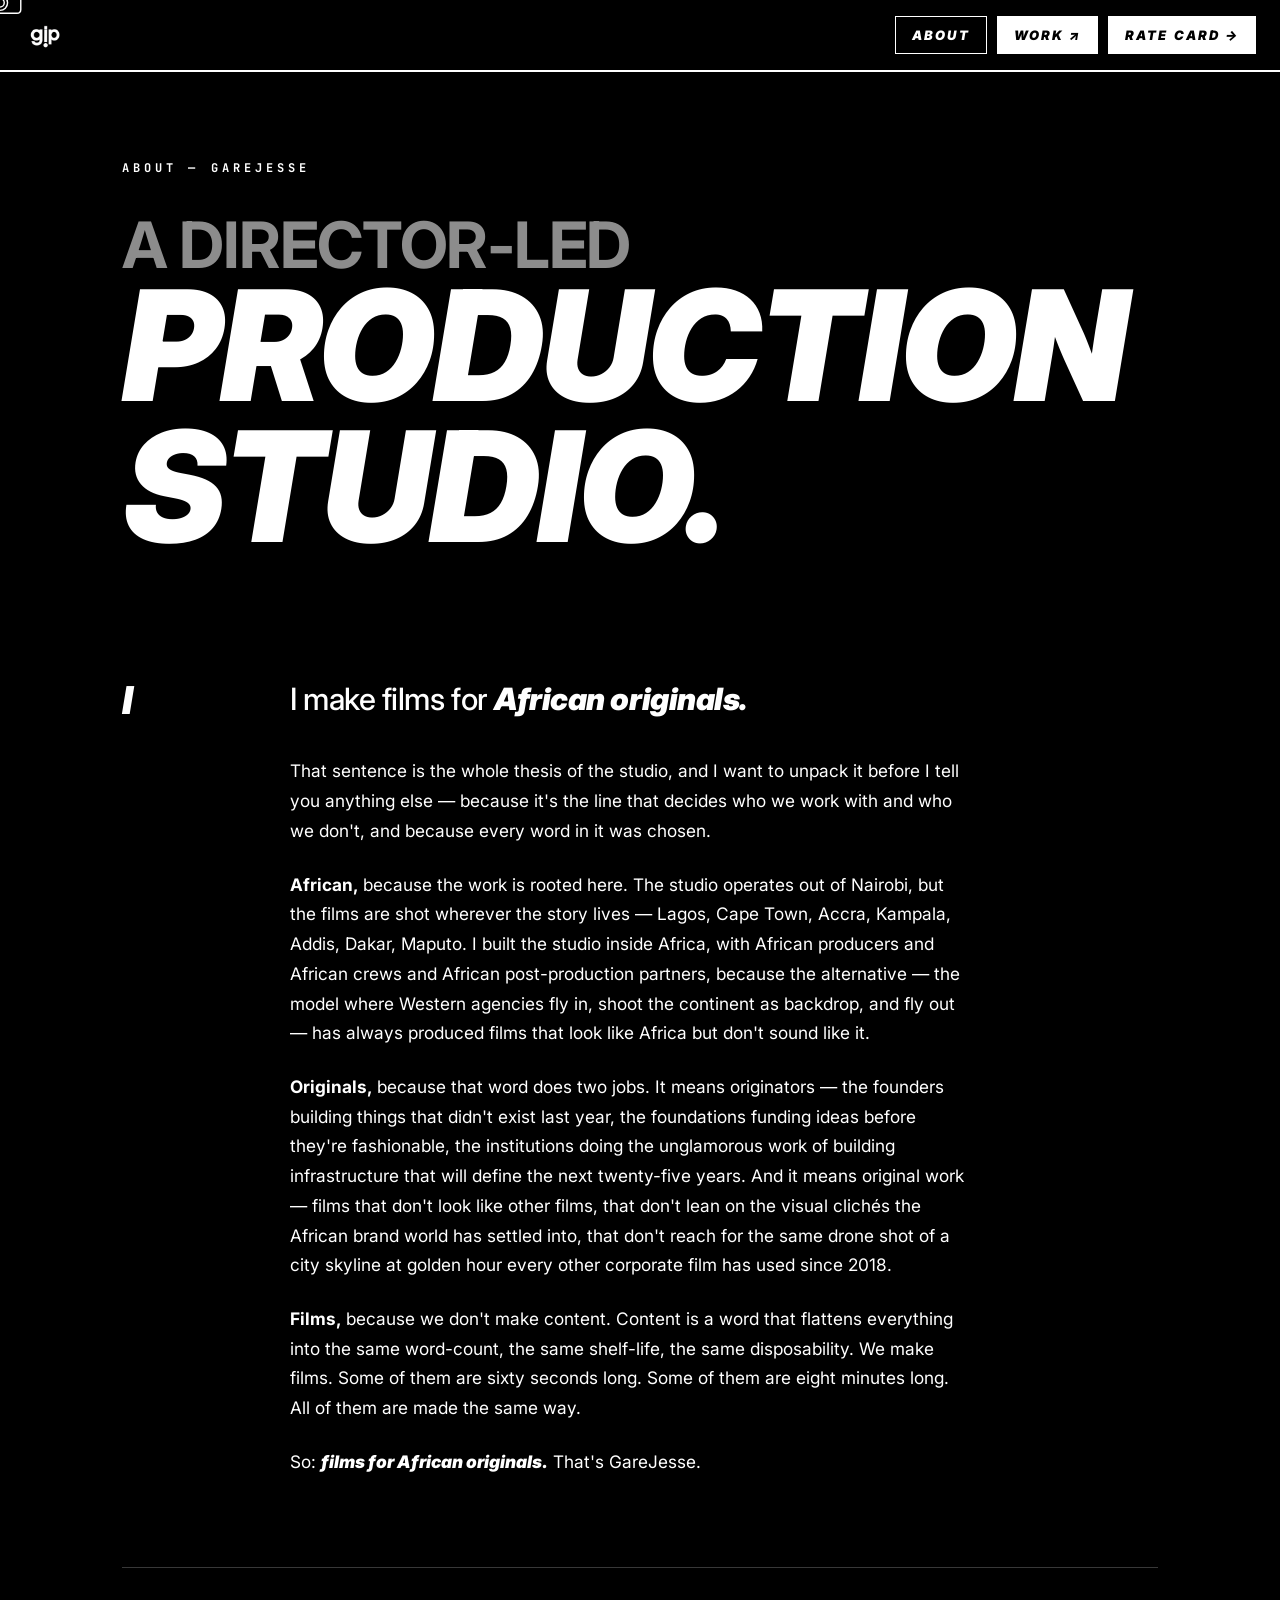
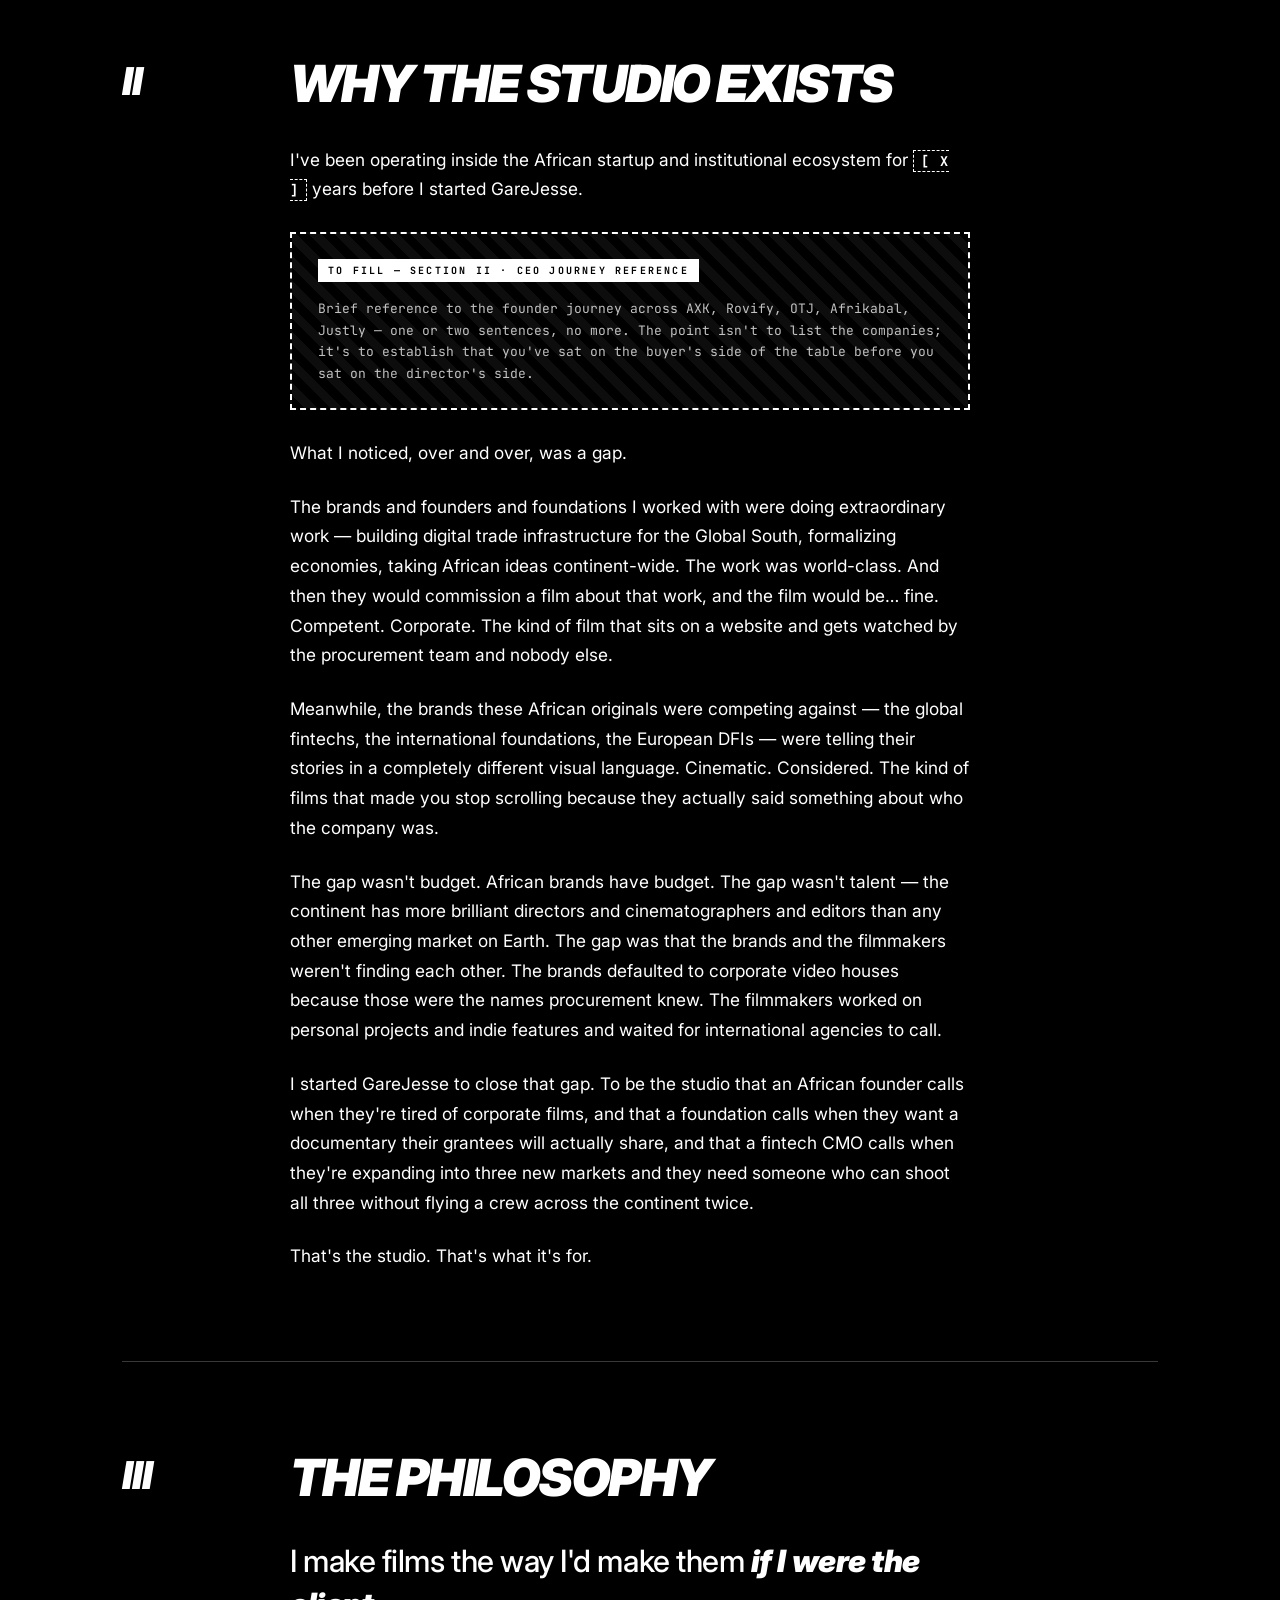
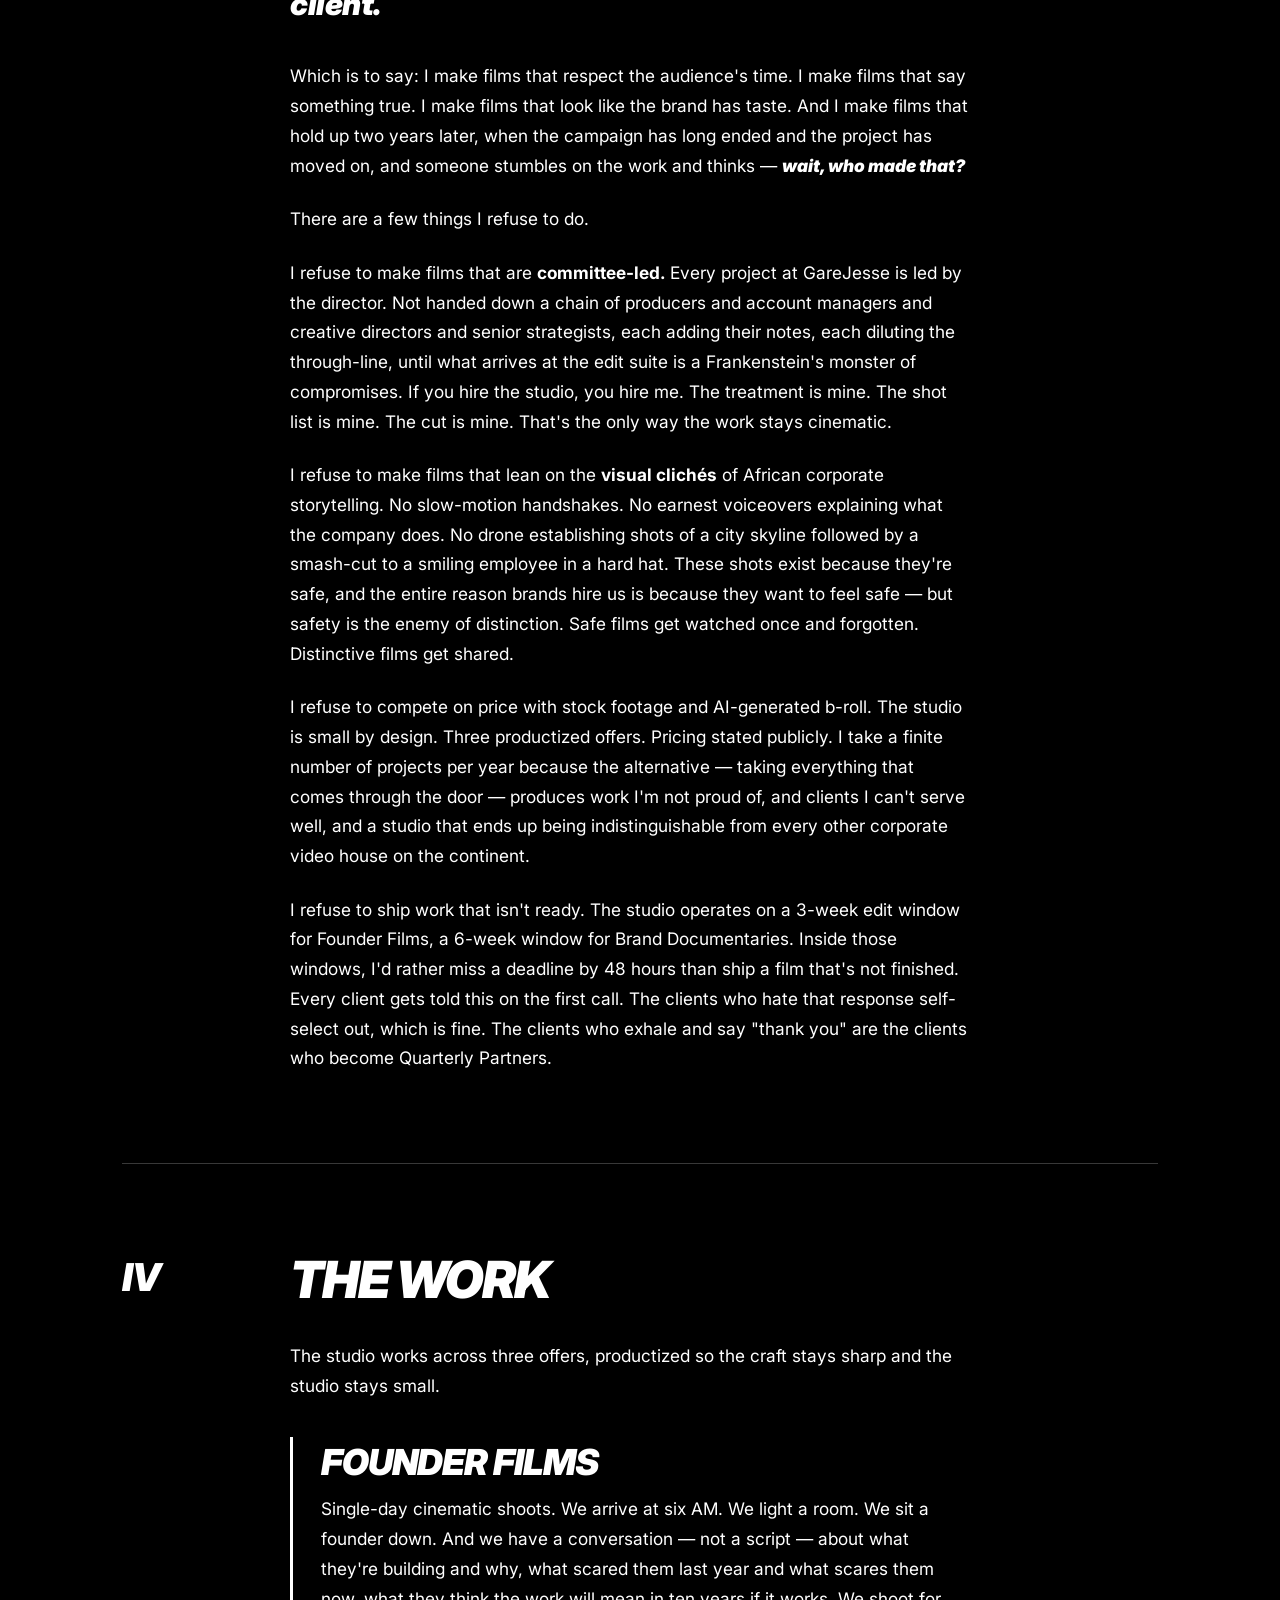
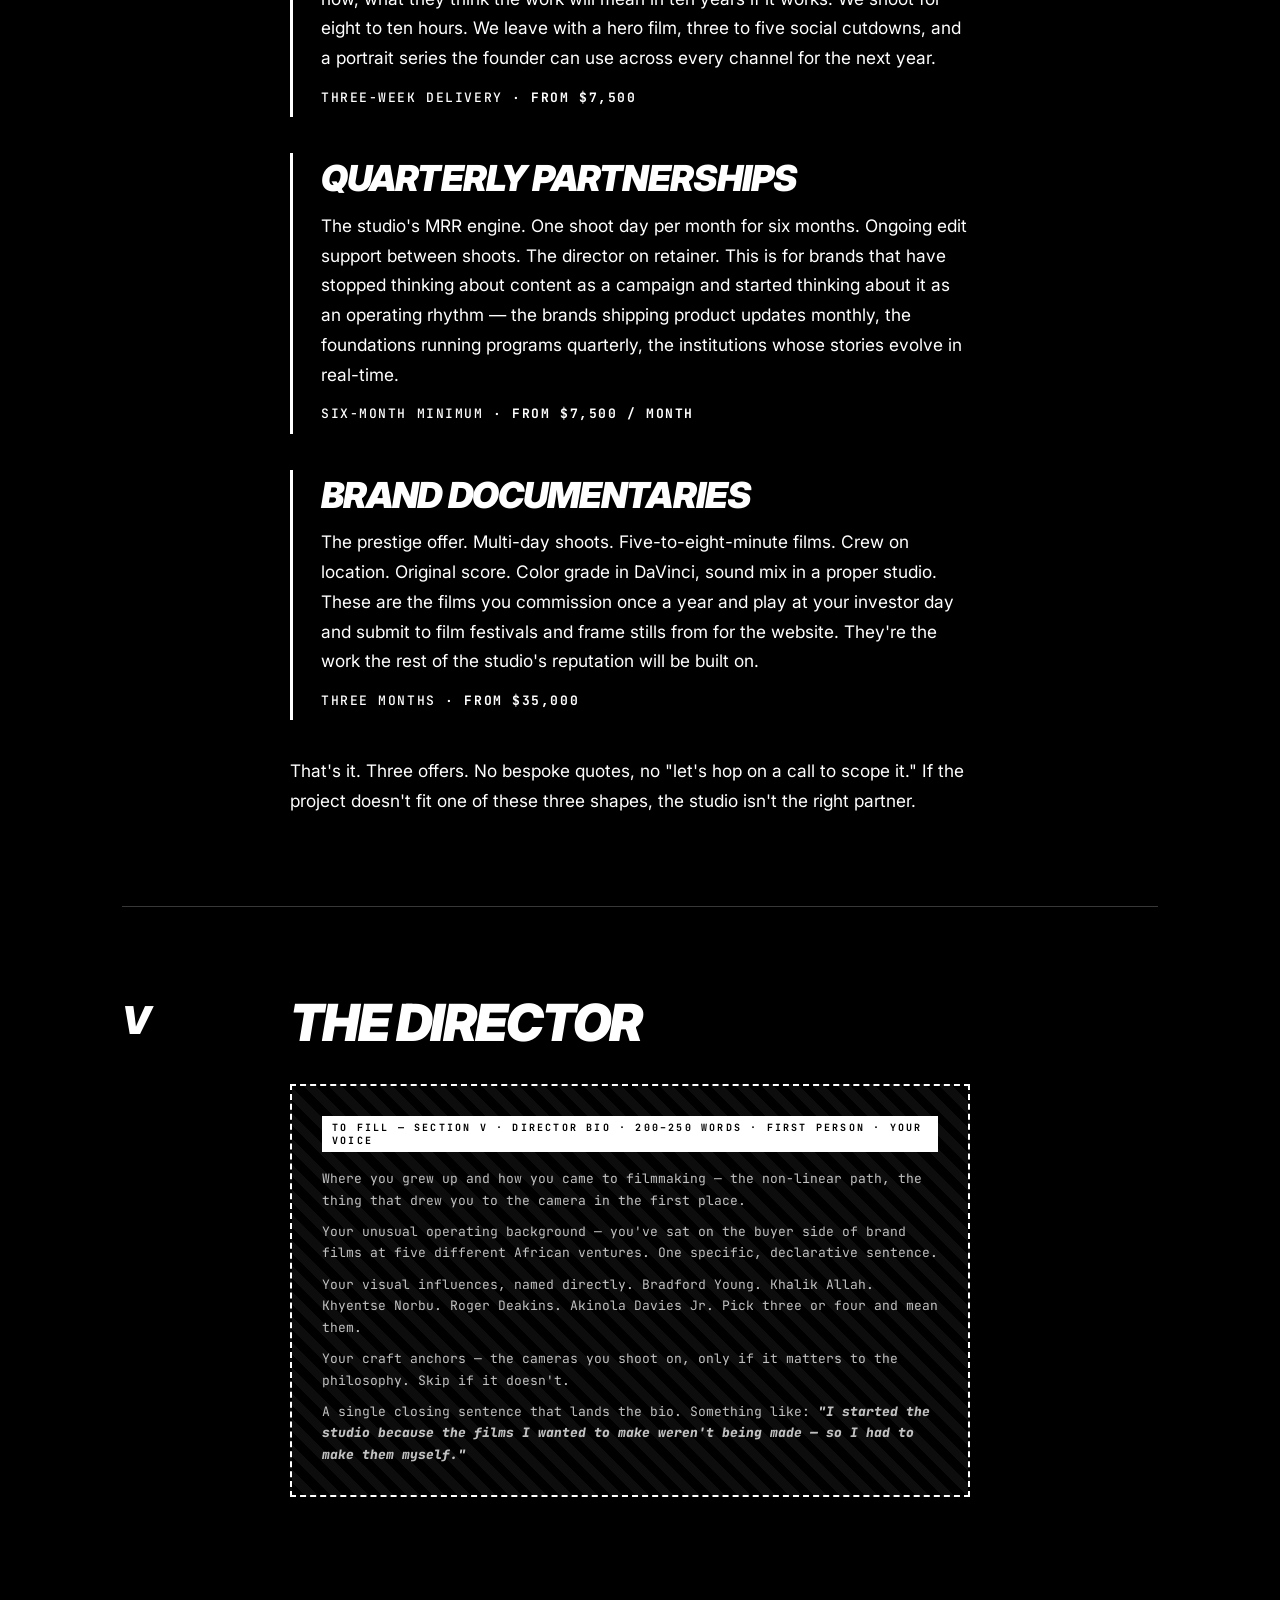
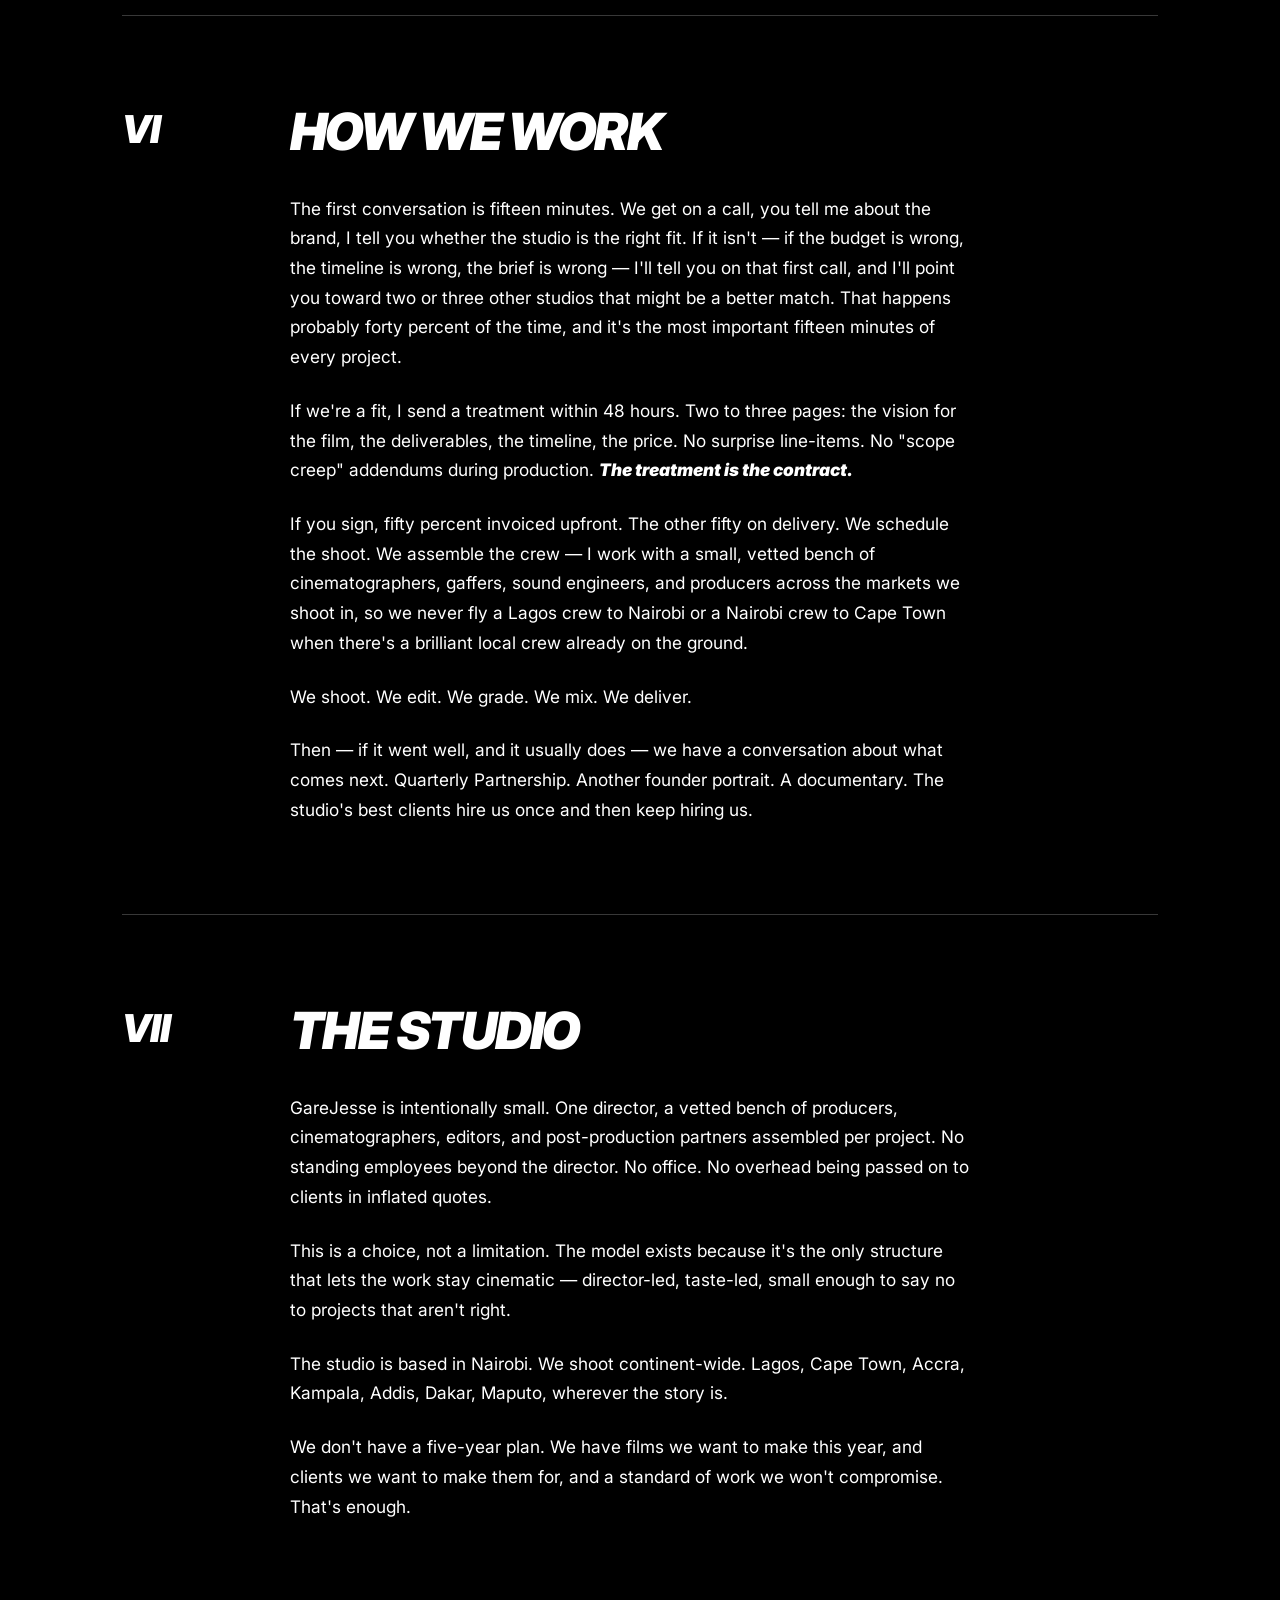
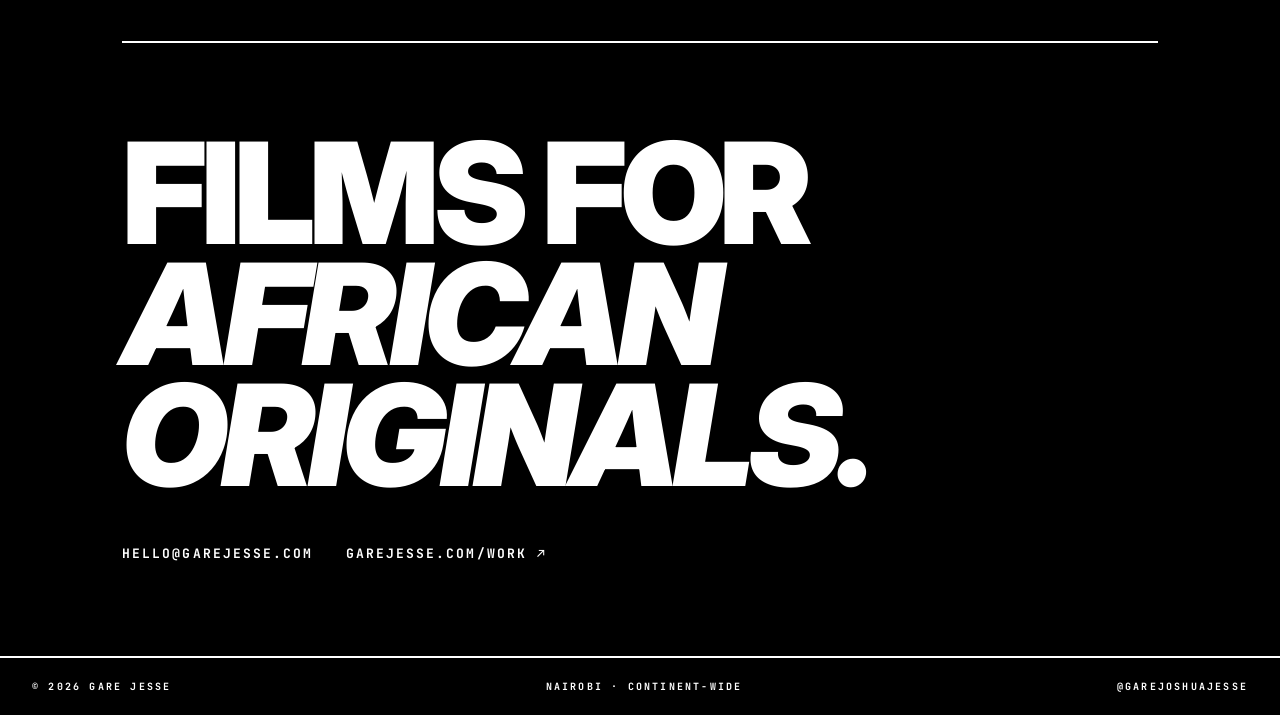
==== about.html @ 0fec0065 "Studio is Nairobi-based: replace all Kigali/Rwanda refs with Nairobi/Kenya across homepage + about; " ====
<!DOCTYPE html>
<html lang="en">
<head>
<meta charset="UTF-8" />
<meta name="viewport" content="width=device-width, initial-scale=1.0" />
<title>GARE JESSE — About</title>
<meta name="description" content="A director-led production studio. Films for African originals. Nairobi, shooting continent-wide." />
<link rel="icon" type="image/png" href="logo.png" />
<link rel="apple-touch-icon" href="logo.png" />
<meta property="og:type" content="website" />
<meta property="og:site_name" content="Gare Jesse Productions" />
<meta property="og:title" content="GARE JESSE — About" />
<meta property="og:description" content="A director-led production studio. Films for African originals." />
<meta property="og:url" content="https://garejesse.com/about.html" />
<meta property="og:image" content="https://garejesse.com/og.jpg" />
<meta property="og:image:width" content="1200" />
<meta property="og:image:height" content="630" />
<meta name="twitter:card" content="summary_large_image" />
<meta name="twitter:title" content="GARE JESSE — About" />
<meta name="twitter:description" content="A director-led production studio. Films for African originals." />
<meta name="twitter:image" content="https://garejesse.com/og.jpg" />
<meta name="theme-color" content="#000000" />
<link rel="preconnect" href="https://fonts.googleapis.com">
<link rel="preconnect" href="https://fonts.gstatic.com" crossorigin>
<link href="https://fonts.googleapis.com/css2?family=Inter:ital,wght@0,400;0,500;0,600;0,700;0,900;1,400;1,500;1,900&family=JetBrains+Mono:wght@400;500;700&display=swap" rel="stylesheet">
<link rel="stylesheet" href="about.css" />
</head>
<body>

<!-- Camera cursor -->
<div class="cam-cursor" id="cursor" aria-hidden="true">
  <svg viewBox="0 0 48 36" fill="none" stroke="currentColor" stroke-width="1.5" stroke-linejoin="round">
    <path d="M6 10 L14 10 L17 5 L31 5 L34 10 L42 10 Q46 10 46 14 L46 28 Q46 32 42 32 L6 32 Q2 32 2 28 L2 14 Q2 10 6 10 Z"/>
    <circle cx="24" cy="21" r="8"/>
    <circle cx="24" cy="21" r="4.5"/>
    <circle cx="39" cy="14" r="1" fill="currentColor"/>
  </svg>
  <span class="cam-rec"></span>
</div>
<div class="cam-bracket" id="cursorRing" aria-hidden="true">
  <span></span><span></span><span></span><span></span>
</div>

<div class="scroll-prog" id="scrollProg"></div>

<!-- Nav -->
<header class="nav">
  <a class="brand" href="/" data-hover aria-label="Gare Jesse Productions">
    <img src="logo.png" alt="Gare Jesse Productions" />
  </a>
  <nav class="nav-pills" aria-label="Pages">
    <a href="about.html" class="pill active" data-hover>ABOUT</a>
    <a href="https://work.garejesse.com" target="_blank" rel="noopener" class="pill" data-hover>WORK ↗</a>
    <a href="rate-card.html" class="pill" data-hover>RATE CARD →</a>
  </nav>
</header>

<main class="essay">

  <!-- Masthead -->
  <header class="masthead">
    <p class="kicker" data-kx-hover>ABOUT — GAREJESSE</p>
    <h1 class="lede">
      <span class="lede-sm">A director-led</span>
      <span class="lede-lg"><em>production studio.</em></span>
    </h1>
  </header>

  <!-- I -->
  <section class="chap">
    <div class="chap-num"><span data-kinetic>I</span></div>
    <div class="chap-body">
      <p class="opening">I make films for <em>African originals.</em></p>
      <p>That sentence is the whole thesis of the studio, and I want to unpack it before I tell you anything else — because it's the line that decides who we work with and who we don't, and because every word in it was chosen.</p>
      <p><strong>African,</strong> because the work is rooted here. The studio operates out of Nairobi, but the films are shot wherever the story lives — Lagos, Cape Town, Accra, Kampala, Addis, Dakar, Maputo. I built the studio inside Africa, with African producers and African crews and African post-production partners, because the alternative — the model where Western agencies fly in, shoot the continent as backdrop, and fly out — has always produced films that look like Africa but don't sound like it.</p>
      <p><strong>Originals,</strong> because that word does two jobs. It means originators — the founders building things that didn't exist last year, the foundations funding ideas before they're fashionable, the institutions doing the unglamorous work of building infrastructure that will define the next twenty-five years. And it means original work — films that don't look like other films, that don't lean on the visual clichés the African brand world has settled into, that don't reach for the same drone shot of a city skyline at golden hour every other corporate film has used since 2018.</p>
      <p><strong>Films,</strong> because we don't make content. Content is a word that flattens everything into the same word-count, the same shelf-life, the same disposability. We make films. Some of them are sixty seconds long. Some of them are eight minutes long. All of them are made the same way.</p>
      <p>So: <em>films for African originals.</em> That's GareJesse.</p>
    </div>
  </section>

  <hr class="rule" />

  <!-- II -->
  <section class="chap">
    <div class="chap-num"><span data-kinetic>II</span></div>
    <div class="chap-body">
      <h2 class="chap-title">Why the studio exists</h2>
      <p>I've been operating inside the African startup and institutional ecosystem for
        <span class="fill-inline" title="To fill: number of years">[ X ]</span> years before I started GareJesse.</p>

      <div class="fill">
        <span class="fill-tag">TO FILL — Section II · CEO journey reference</span>
        <p>Brief reference to the founder journey across AXK, Rovify, OTJ, Afrikabal, Justly — one or two sentences, no more. The point isn't to list the companies; it's to establish that you've sat on the buyer's side of the table before you sat on the director's side.</p>
      </div>

      <p>What I noticed, over and over, was a gap.</p>
      <p>The brands and founders and foundations I worked with were doing extraordinary work — building digital trade infrastructure for the Global South, formalizing economies, taking African ideas continent-wide. The work was world-class. And then they would commission a film about that work, and the film would be… fine. Competent. Corporate. The kind of film that sits on a website and gets watched by the procurement team and nobody else.</p>
      <p>Meanwhile, the brands these African originals were competing against — the global fintechs, the international foundations, the European DFIs — were telling their stories in a completely different visual language. Cinematic. Considered. The kind of films that made you stop scrolling because they actually said something about who the company was.</p>
      <p>The gap wasn't budget. African brands have budget. The gap wasn't talent — the continent has more brilliant directors and cinematographers and editors than any other emerging market on Earth. The gap was that the brands and the filmmakers weren't finding each other. The brands defaulted to corporate video houses because those were the names procurement knew. The filmmakers worked on personal projects and indie features and waited for international agencies to call.</p>
      <p>I started GareJesse to close that gap. To be the studio that an African founder calls when they're tired of corporate films, and that a foundation calls when they want a documentary their grantees will actually share, and that a fintech CMO calls when they're expanding into three new markets and they need someone who can shoot all three without flying a crew across the continent twice.</p>
      <p>That's the studio. That's what it's for.</p>
    </div>
  </section>

  <hr class="rule" />

  <!-- III -->
  <section class="chap">
    <div class="chap-num"><span data-kinetic>III</span></div>
    <div class="chap-body">
      <h2 class="chap-title">The philosophy</h2>
      <p class="opening">I make films the way I'd make them <em>if I were the client.</em></p>
      <p>Which is to say: I make films that respect the audience's time. I make films that say something true. I make films that look like the brand has taste. And I make films that hold up two years later, when the campaign has long ended and the project has moved on, and someone stumbles on the work and thinks — <em>wait, who made that?</em></p>
      <p>There are a few things I refuse to do.</p>
      <p>I refuse to make films that are <strong>committee-led.</strong> Every project at GareJesse is led by the director. Not handed down a chain of producers and account managers and creative directors and senior strategists, each adding their notes, each diluting the through-line, until what arrives at the edit suite is a Frankenstein's monster of compromises. If you hire the studio, you hire me. The treatment is mine. The shot list is mine. The cut is mine. That's the only way the work stays cinematic.</p>
      <p>I refuse to make films that lean on the <strong>visual clichés</strong> of African corporate storytelling. No slow-motion handshakes. No earnest voiceovers explaining what the company does. No drone establishing shots of a city skyline followed by a smash-cut to a smiling employee in a hard hat. These shots exist because they're safe, and the entire reason brands hire us is because they want to feel safe — but safety is the enemy of distinction. Safe films get watched once and forgotten. Distinctive films get shared.</p>
      <p>I refuse to compete on price with stock footage and AI-generated b-roll. The studio is small by design. Three productized offers. Pricing stated publicly. I take a finite number of projects per year because the alternative — taking everything that comes through the door — produces work I'm not proud of, and clients I can't serve well, and a studio that ends up being indistinguishable from every other corporate video house on the continent.</p>
      <p>I refuse to ship work that isn't ready. The studio operates on a 3-week edit window for Founder Films, a 6-week window for Brand Documentaries. Inside those windows, I'd rather miss a deadline by 48 hours than ship a film that's not finished. Every client gets told this on the first call. The clients who hate that response self-select out, which is fine. The clients who exhale and say "thank you" are the clients who become Quarterly Partners.</p>
    </div>
  </section>

  <hr class="rule" />

  <!-- IV -->
  <section class="chap">
    <div class="chap-num"><span data-kinetic>IV</span></div>
    <div class="chap-body">
      <h2 class="chap-title">The work</h2>
      <p>The studio works across three offers, productized so the craft stays sharp and the studio stays small.</p>

      <div class="offer">
        <h3 class="offer-name">Founder Films</h3>
        <p>Single-day cinematic shoots. We arrive at six AM. We light a room. We sit a founder down. And we have a conversation — not a script — about what they're building and why, what scared them last year and what scares them now, what they think the work will mean in ten years if it works. We shoot for eight to ten hours. We leave with a hero film, three to five social cutdowns, and a portrait series the founder can use across every channel for the next year.</p>
        <p class="offer-terms">Three-week delivery · <strong>from $7,500</strong></p>
      </div>

      <div class="offer">
        <h3 class="offer-name">Quarterly Partnerships</h3>
        <p>The studio's MRR engine. One shoot day per month for six months. Ongoing edit support between shoots. The director on retainer. This is for brands that have stopped thinking about content as a campaign and started thinking about it as an operating rhythm — the brands shipping product updates monthly, the foundations running programs quarterly, the institutions whose stories evolve in real-time.</p>
        <p class="offer-terms">Six-month minimum · <strong>from $7,500 / month</strong></p>
      </div>

      <div class="offer">
        <h3 class="offer-name">Brand Documentaries</h3>
        <p>The prestige offer. Multi-day shoots. Five-to-eight-minute films. Crew on location. Original score. Color grade in DaVinci, sound mix in a proper studio. These are the films you commission once a year and play at your investor day and submit to film festivals and frame stills from for the website. They're the work the rest of the studio's reputation will be built on.</p>
        <p class="offer-terms">Three months · <strong>from $35,000</strong></p>
      </div>

      <p>That's it. Three offers. No bespoke quotes, no "let's hop on a call to scope it." If the project doesn't fit one of these three shapes, the studio isn't the right partner.</p>
    </div>
  </section>

  <hr class="rule" />

  <!-- V -->
  <section class="chap">
    <div class="chap-num"><span data-kinetic>V</span></div>
    <div class="chap-body">
      <h2 class="chap-title">The director</h2>
      <div class="fill fill-lg">
        <span class="fill-tag">TO FILL — Section V · Director bio · 200–250 words · first person · your voice</span>
        <p>Where you grew up and how you came to filmmaking — the non-linear path, the thing that drew you to the camera in the first place.</p>
        <p>Your unusual operating background — you've sat on the buyer side of brand films at five different African ventures. One specific, declarative sentence.</p>
        <p>Your visual influences, named directly. Bradford Young. Khalik Allah. Khyentse Norbu. Roger Deakins. Akinola Davies Jr. Pick three or four and mean them.</p>
        <p>Your craft anchors — the cameras you shoot on, only if it matters to the philosophy. Skip if it doesn't.</p>
        <p>A single closing sentence that lands the bio. Something like: <em>"I started the studio because the films I wanted to make weren't being made — so I had to make them myself."</em></p>
      </div>
    </div>
  </section>

  <hr class="rule" />

  <!-- VI -->
  <section class="chap">
    <div class="chap-num"><span data-kinetic>VI</span></div>
    <div class="chap-body">
      <h2 class="chap-title">How we work</h2>
      <p>The first conversation is fifteen minutes. We get on a call, you tell me about the brand, I tell you whether the studio is the right fit. If it isn't — if the budget is wrong, the timeline is wrong, the brief is wrong — I'll tell you on that first call, and I'll point you toward two or three other studios that might be a better match. That happens probably forty percent of the time, and it's the most important fifteen minutes of every project.</p>
      <p>If we're a fit, I send a treatment within 48 hours. Two to three pages: the vision for the film, the deliverables, the timeline, the price. No surprise line-items. No "scope creep" addendums during production. <em>The treatment is the contract.</em></p>
      <p>If you sign, fifty percent invoiced upfront. The other fifty on delivery. We schedule the shoot. We assemble the crew — I work with a small, vetted bench of cinematographers, gaffers, sound engineers, and producers across the markets we shoot in, so we never fly a Lagos crew to Nairobi or a Nairobi crew to Cape Town when there's a brilliant local crew already on the ground.</p>
      <p>We shoot. We edit. We grade. We mix. We deliver.</p>
      <p>Then — if it went well, and it usually does — we have a conversation about what comes next. Quarterly Partnership. Another founder portrait. A documentary. The studio's best clients hire us once and then keep hiring us.</p>
    </div>
  </section>

  <hr class="rule" />

  <!-- VII -->
  <section class="chap">
    <div class="chap-num"><span data-kinetic>VII</span></div>
    <div class="chap-body">
      <h2 class="chap-title">The studio</h2>
      <p>GareJesse is intentionally small. One director, a vetted bench of producers, cinematographers, editors, and post-production partners assembled per project. No standing employees beyond the director. No office. No overhead being passed on to clients in inflated quotes.</p>
      <p>This is a choice, not a limitation. The model exists because it's the only structure that lets the work stay cinematic — director-led, taste-led, small enough to say no to projects that aren't right.</p>
      <p>The studio is based in Nairobi. We shoot continent-wide. Lagos, Cape Town, Accra, Kampala, Addis, Dakar, Maputo, wherever the story is.</p>
      <p>We don't have a five-year plan. We have films we want to make this year, and clients we want to make them for, and a standard of work we won't compromise. That's enough.</p>
    </div>
  </section>

  <!-- Refrain / close -->
  <section class="refrain">
    <p class="refrain-line" data-boot="FILMS FOR">FILMS FOR</p>
    <p class="refrain-line italic" data-boot="AFRICAN ORIGINALS.">AFRICAN ORIGINALS.</p>
    <div class="refrain-meta">
      <a href="mailto:hello@garejesse.com" data-hover>hello@garejesse.com</a>
      <a href="https://work.garejesse.com" target="_blank" rel="noopener" data-hover>garejesse.com/work ↗</a>
    </div>
  </section>
</main>

<footer class="foot">
  <span>© 2026 GARE JESSE</span>
  <span>NAIROBI · CONTINENT-WIDE</span>
  <span data-kx-hover>@GAREJOSHUAJESSE</span>
</footer>

<script src="kinetic.js"></script>
<script src="cursor.js"></script>
<script>
/* scroll progress */
(function(){var sp=document.getElementById('scrollProg');if(!sp)return;
addEventListener('scroll',function(){var h=document.documentElement;sp.style.width=(h.scrollTop/(h.scrollHeight-h.clientHeight)*100)+'%';},{passive:true});})();
</script>
</body>
</html>
---- about.css ----
/* ============== TOKENS ============== */
*,*::before,*::after{box-sizing:border-box;margin:0;padding:0}
:root{
  --bg:#000000;
  --ink:#ffffff;
  --mut:#ffffff;
  --ease:cubic-bezier(.2,.8,.2,1);
  --f:"Inter",system-ui,sans-serif;
  --m:"JetBrains Mono",monospace;
}
html{scroll-behavior:smooth}
html,body{background:var(--bg);color:var(--ink);font-family:var(--f);-webkit-font-smoothing:antialiased;overflow-x:hidden}
body{cursor:none;min-height:100vh}
a{color:inherit;text-decoration:none}
strong{font-weight:700}
em{font-style:italic;font-weight:900}
img{display:block;max-width:100%}

/* ============== CAMERA CURSOR ============== */
.cam-cursor{position:fixed;top:0;left:0;width:46px;height:34px;pointer-events:none;z-index:9999;color:var(--ink);transform:translate(-50%,-50%);transition:opacity .2s;will-change:transform}
.cam-cursor svg{width:100%;height:100%;display:block;transform:scale(1);transition:transform .25s var(--ease)}
.cam-cursor.hover svg{transform:scale(1.25)}
.cam-cursor svg circle:nth-of-type(2){transition:stroke-width .3s var(--ease)}
.cam-cursor.hover svg circle:nth-of-type(2){stroke-width:2.5}
.cam-rec{position:absolute;top:-4px;right:-4px;width:8px;height:8px;border-radius:50%;background:var(--ink);opacity:0}
.cam-cursor.hover .cam-rec{opacity:1;animation:rec 1s ease-in-out infinite}
@keyframes rec{50%{opacity:.3}}
.cam-cursor.click{animation:click .18s ease-out}
@keyframes click{0%{opacity:.3}}
.cam-bracket{position:fixed;top:0;left:0;width:84px;height:64px;pointer-events:none;z-index:9998;transform:translate(-50%,-50%);opacity:0;transition:opacity .35s var(--ease),width .35s var(--ease),height .35s var(--ease)}
.cam-bracket.hover{opacity:1;width:140px;height:104px}
.cam-bracket span{position:absolute;width:14px;height:14px;border:1.5px solid var(--ink)}
.cam-bracket span:nth-child(1){top:0;left:0;border-right:none;border-bottom:none}
.cam-bracket span:nth-child(2){top:0;right:0;border-left:none;border-bottom:none}
.cam-bracket span:nth-child(3){bottom:0;left:0;border-right:none;border-top:none}
.cam-bracket span:nth-child(4){bottom:0;right:0;border-left:none;border-top:none}
@media (max-width:768px){.cam-cursor,.cam-bracket{display:none}body{cursor:auto}a{cursor:pointer}}

/* ============== SCROLL PROGRESS ============== */
.scroll-prog{position:fixed;top:0;left:0;height:3px;width:0;background:var(--ink);z-index:200;transition:width .05s linear}

/* ============== NAV ============== */
.nav{position:fixed;top:0;left:0;right:0;z-index:50;background:rgba(0,0,0,.86);backdrop-filter:blur(14px);border-bottom:2px solid var(--ink);padding:14px 24px;display:flex;justify-content:space-between;align-items:center;gap:18px}
.brand{display:flex;align-items:center;transition:transform .35s var(--ease)}
.brand:hover{transform:translateX(3px)}
.brand img{width:42px;height:42px;border-radius:8px}
.nav-pills{display:flex;gap:10px;align-items:center}
.pill{display:inline-flex;align-items:center;height:38px;padding:0 16px;background:var(--ink);color:var(--bg);border:1.5px solid var(--ink);font-style:italic;font-weight:900;font-size:13px;line-height:1;letter-spacing:.16em;text-transform:uppercase;transition:background .25s,color .25s,transform .3s var(--ease)}
.pill:hover{background:var(--bg);color:var(--ink);transform:translateX(-3px)}
.pill.active{background:var(--bg);color:var(--ink)}
.pill.active:hover{background:var(--ink);color:var(--bg)}
@media (max-width:680px){
  .nav{padding:12px 16px}
  .brand img{width:36px;height:36px}
  .nav-pills .pill{height:34px;padding:0 12px;font-size:11px;letter-spacing:.1em}
}
@media (max-width:480px){
  .nav-pills .pill:not(.active){display:none}
}

/* ============== ESSAY SHELL ============== */
.essay{max-width:1100px;margin:0 auto;padding:160px 32px 0}
@media (max-width:768px){.essay{padding:120px 20px 0}}

/* Masthead */
.masthead{margin-bottom:120px}
.kicker{font-family:var(--m);font-weight:700;font-size:12px;letter-spacing:.34em;text-transform:uppercase;margin-bottom:40px}
.lede{font-family:var(--f);font-weight:900;font-style:italic;line-height:.92;letter-spacing:-.04em;text-transform:uppercase}
.lede-sm{display:block;font-size:clamp(34px,5vw,68px);font-weight:700;font-style:normal;letter-spacing:-.02em;opacity:.55}
.lede-lg{display:block;font-size:clamp(56px,12vw,170px)}
@media (max-width:768px){.masthead{margin-bottom:72px}.kicker{margin-bottom:24px}}

/* ============== CHAPTER ============== */
.chap{display:grid;grid-template-columns:120px 1fr;gap:48px;align-items:start}
.chap-num{font-family:var(--f);font-style:italic;font-weight:900;font-size:clamp(28px,3vw,46px);letter-spacing:-.02em;position:sticky;top:120px}
.chap-body{max-width:680px}
.chap-title{font-family:var(--f);font-weight:900;font-style:italic;font-size:clamp(30px,4vw,56px);letter-spacing:-.03em;text-transform:uppercase;line-height:1;margin-bottom:36px}
.chap-body p{font-family:var(--f);font-weight:400;font-size:clamp(17px,1.35vw,20px);line-height:1.72;margin-bottom:24px;color:var(--ink)}
.chap-body p:last-child{margin-bottom:0}
.opening{font-family:var(--f)!important;font-weight:500!important;font-size:clamp(22px,2.4vw,32px)!important;line-height:1.4!important;letter-spacing:-.015em;margin-bottom:36px!important}
.opening em{font-weight:900}
.chap-body strong{font-weight:700}

@media (max-width:860px){
  .chap{grid-template-columns:1fr;gap:20px}
  .chap-num{position:static;font-size:28px}
}

/* Divider */
.rule{border:none;border-top:1.5px solid var(--ink);margin:90px 0;opacity:.22}
@media (max-width:768px){.rule{margin:60px 0}}

/* ============== OFFER BLOCK ============== */
.offer{border-left:3px solid var(--ink);padding:8px 0 8px 28px;margin:36px 0}
.offer-name{font-family:var(--f);font-weight:900;font-style:italic;font-size:clamp(24px,2.8vw,38px);letter-spacing:-.025em;text-transform:uppercase;margin-bottom:14px;line-height:1}
.offer p{margin-bottom:14px}
.offer-terms{font-family:var(--m)!important;font-weight:500!important;font-size:13px!important;letter-spacing:.12em;text-transform:uppercase;margin-bottom:0!important;margin-top:6px}
.offer-terms strong{font-weight:700}
@media (max-width:768px){.offer{padding-left:18px}}

/* ============== FILL-IN PLACEHOLDERS ============== */
.fill{border:2px dashed var(--ink);padding:24px 26px;margin:28px 0;background:repeating-linear-gradient(45deg,transparent,transparent 9px,rgba(255,255,255,.05) 9px,rgba(255,255,255,.05) 18px)}
.fill-tag{display:inline-block;font-family:var(--m);font-weight:700;font-size:10px;letter-spacing:.22em;text-transform:uppercase;background:var(--ink);color:var(--bg);padding:5px 10px;margin-bottom:16px}
.fill p{font-family:var(--m)!important;font-weight:400!important;font-size:13px!important;line-height:1.65!important;color:var(--ink);opacity:.75;margin-bottom:10px!important}
.fill p:last-child{margin-bottom:0!important}
.fill.fill-lg{padding:30px 30px}
.fill-inline{font-family:var(--m);font-weight:700;font-size:.78em;border:1.5px dashed var(--ink);padding:1px 7px;letter-spacing:.1em;vertical-align:baseline}

/* ============== REFRAIN / CLOSE ============== */
.refrain{margin:120px 0 0;padding:90px 0;border-top:2px solid var(--ink);text-align:left}
.refrain-line{font-family:var(--f);font-weight:900;font-style:normal;font-size:clamp(48px,11vw,150px);line-height:.86;letter-spacing:-.045em;text-transform:uppercase}
.refrain-line.italic{font-style:italic}
.refrain-meta{display:flex;gap:32px;flex-wrap:wrap;margin-top:48px;font-family:var(--m);font-weight:700;font-size:13px;letter-spacing:.16em;text-transform:uppercase}
.refrain-meta a{border-bottom:1.5px solid transparent;padding-bottom:3px;transition:border-color .3s,transform .3s var(--ease)}
.refrain-meta a:hover{border-color:var(--ink);transform:translateX(4px)}
@media (max-width:768px){.refrain{margin-top:72px;padding:56px 0}}

/* ============== FOOTER ============== */
.foot{display:flex;justify-content:space-between;align-items:center;gap:14px;padding:22px 32px;border-top:2px solid var(--ink);font-family:var(--m);font-weight:700;font-size:10px;letter-spacing:.22em;text-transform:uppercase;flex-wrap:wrap}
@media (max-width:768px){.foot{padding:20px;justify-content:flex-start;gap:16px}}

/* ============== KINETIC primitives ============== */
.kx{display:inline-block;opacity:.3}
[data-boot]{visibility:hidden}
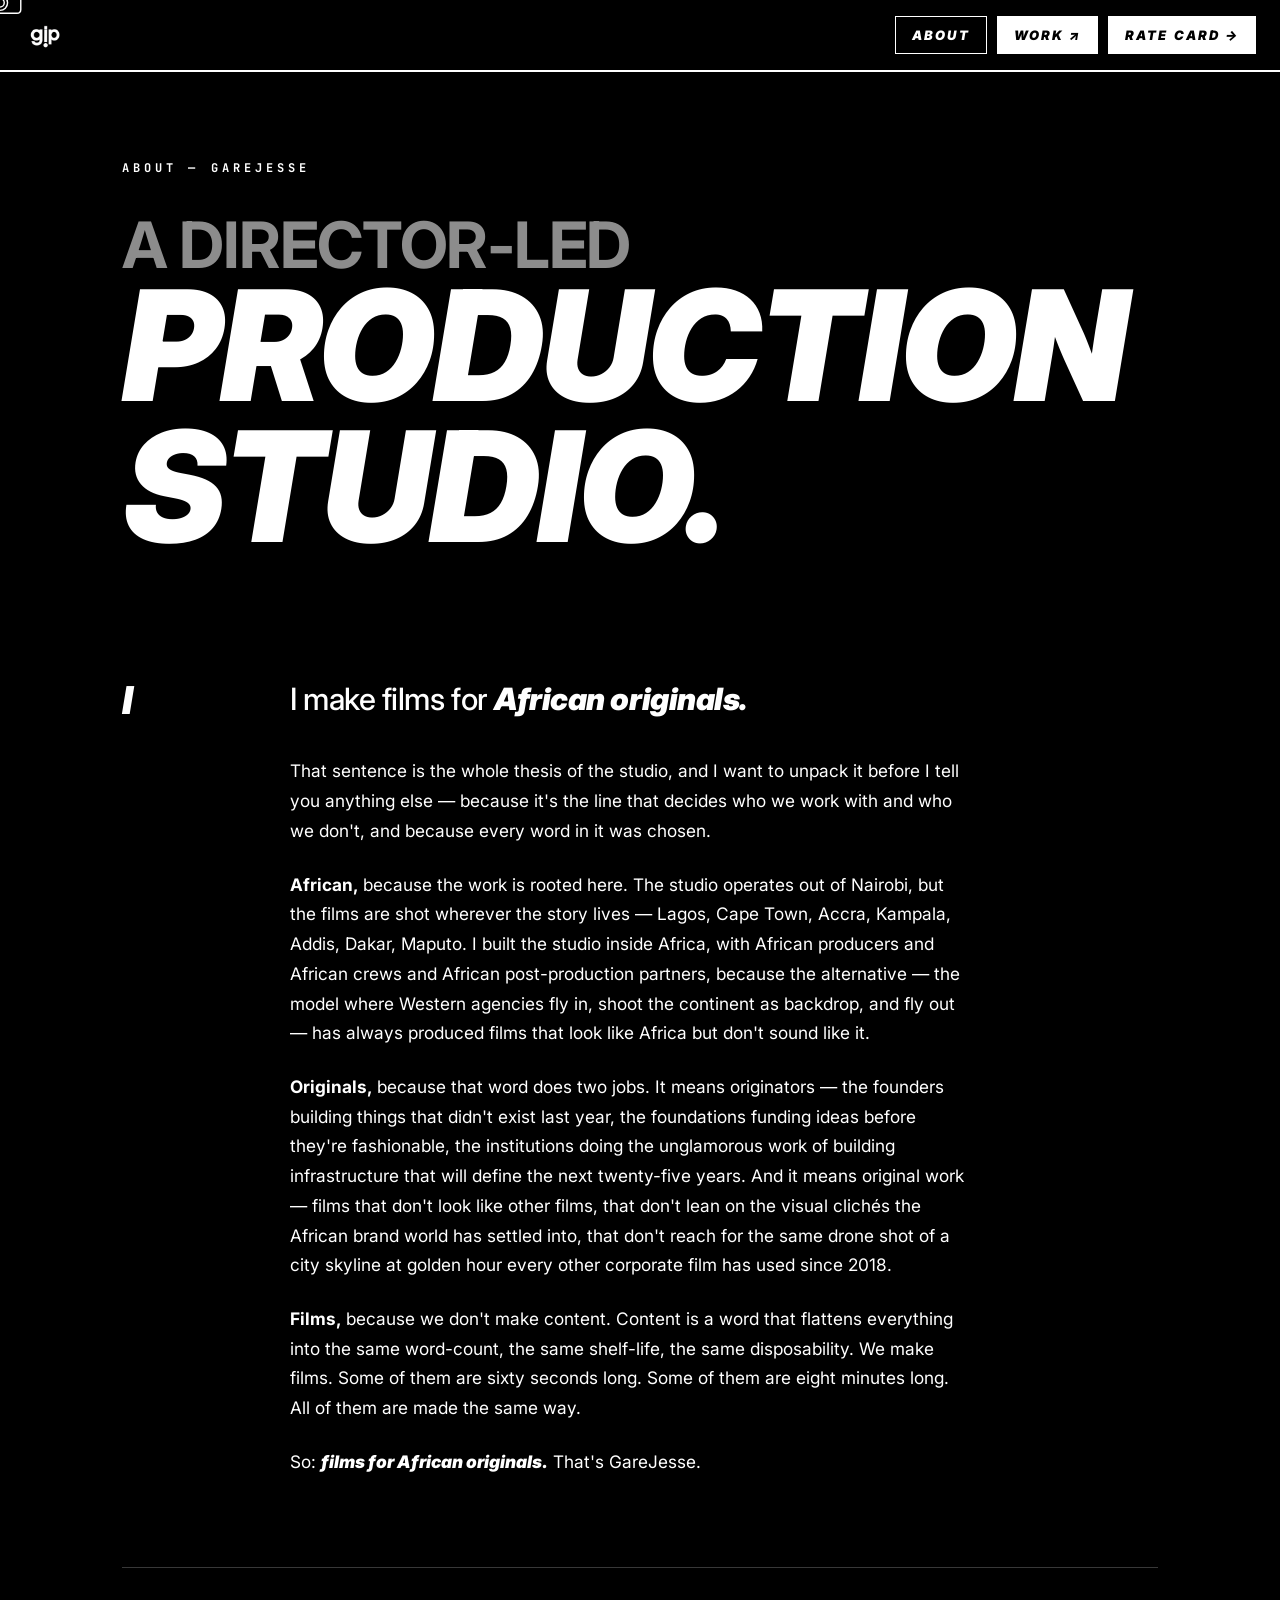
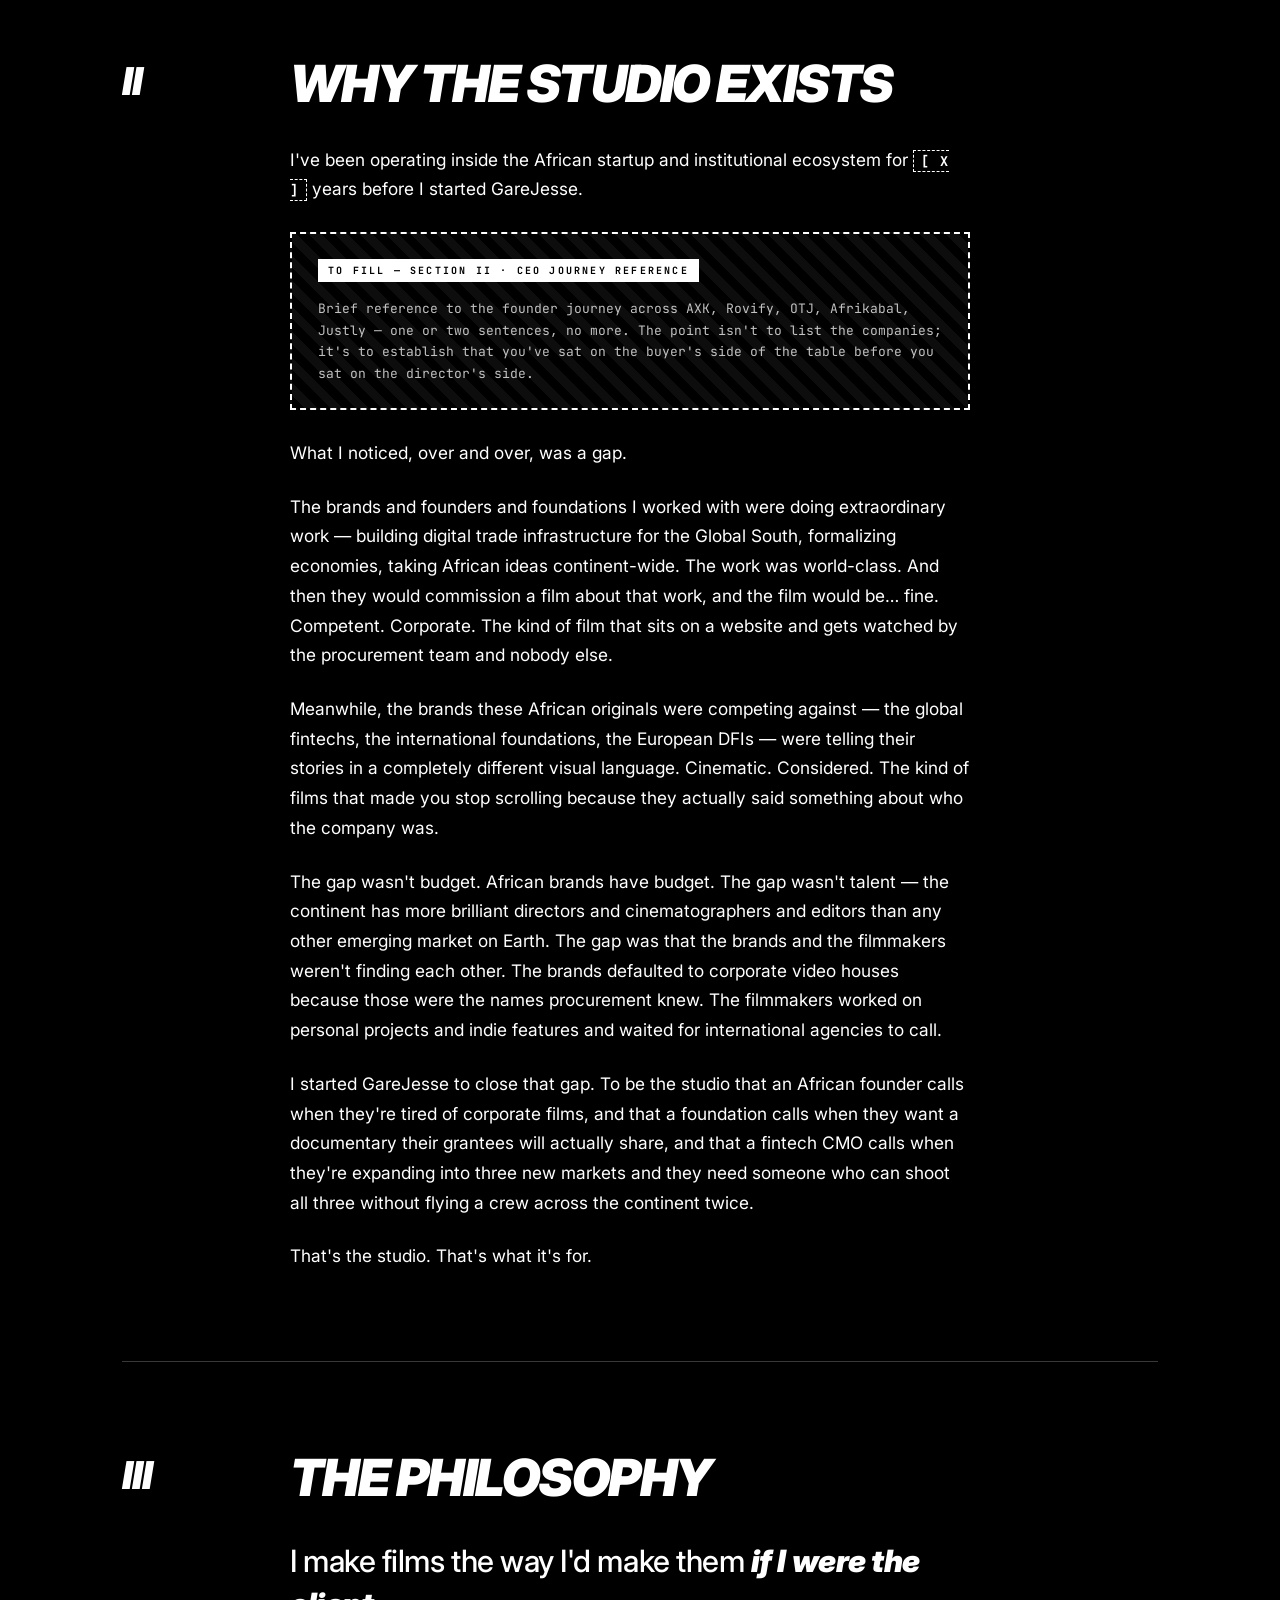
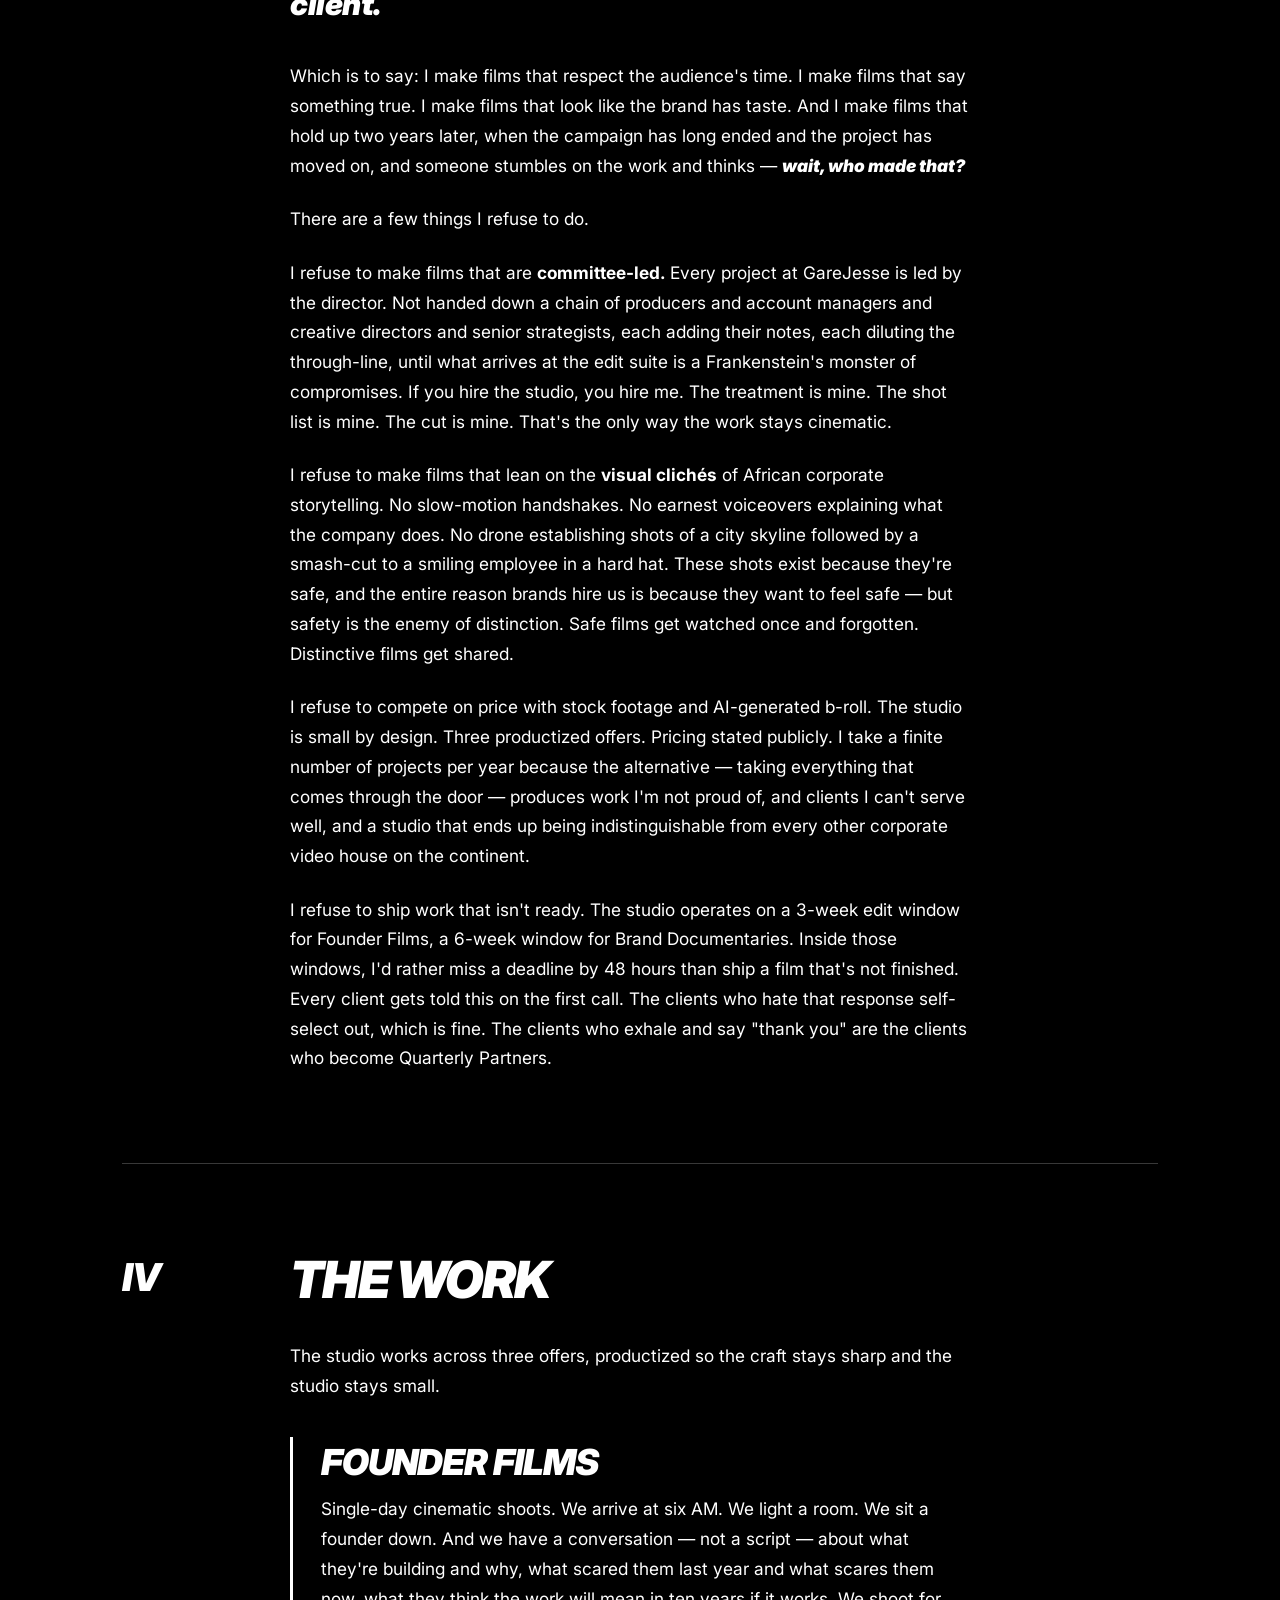
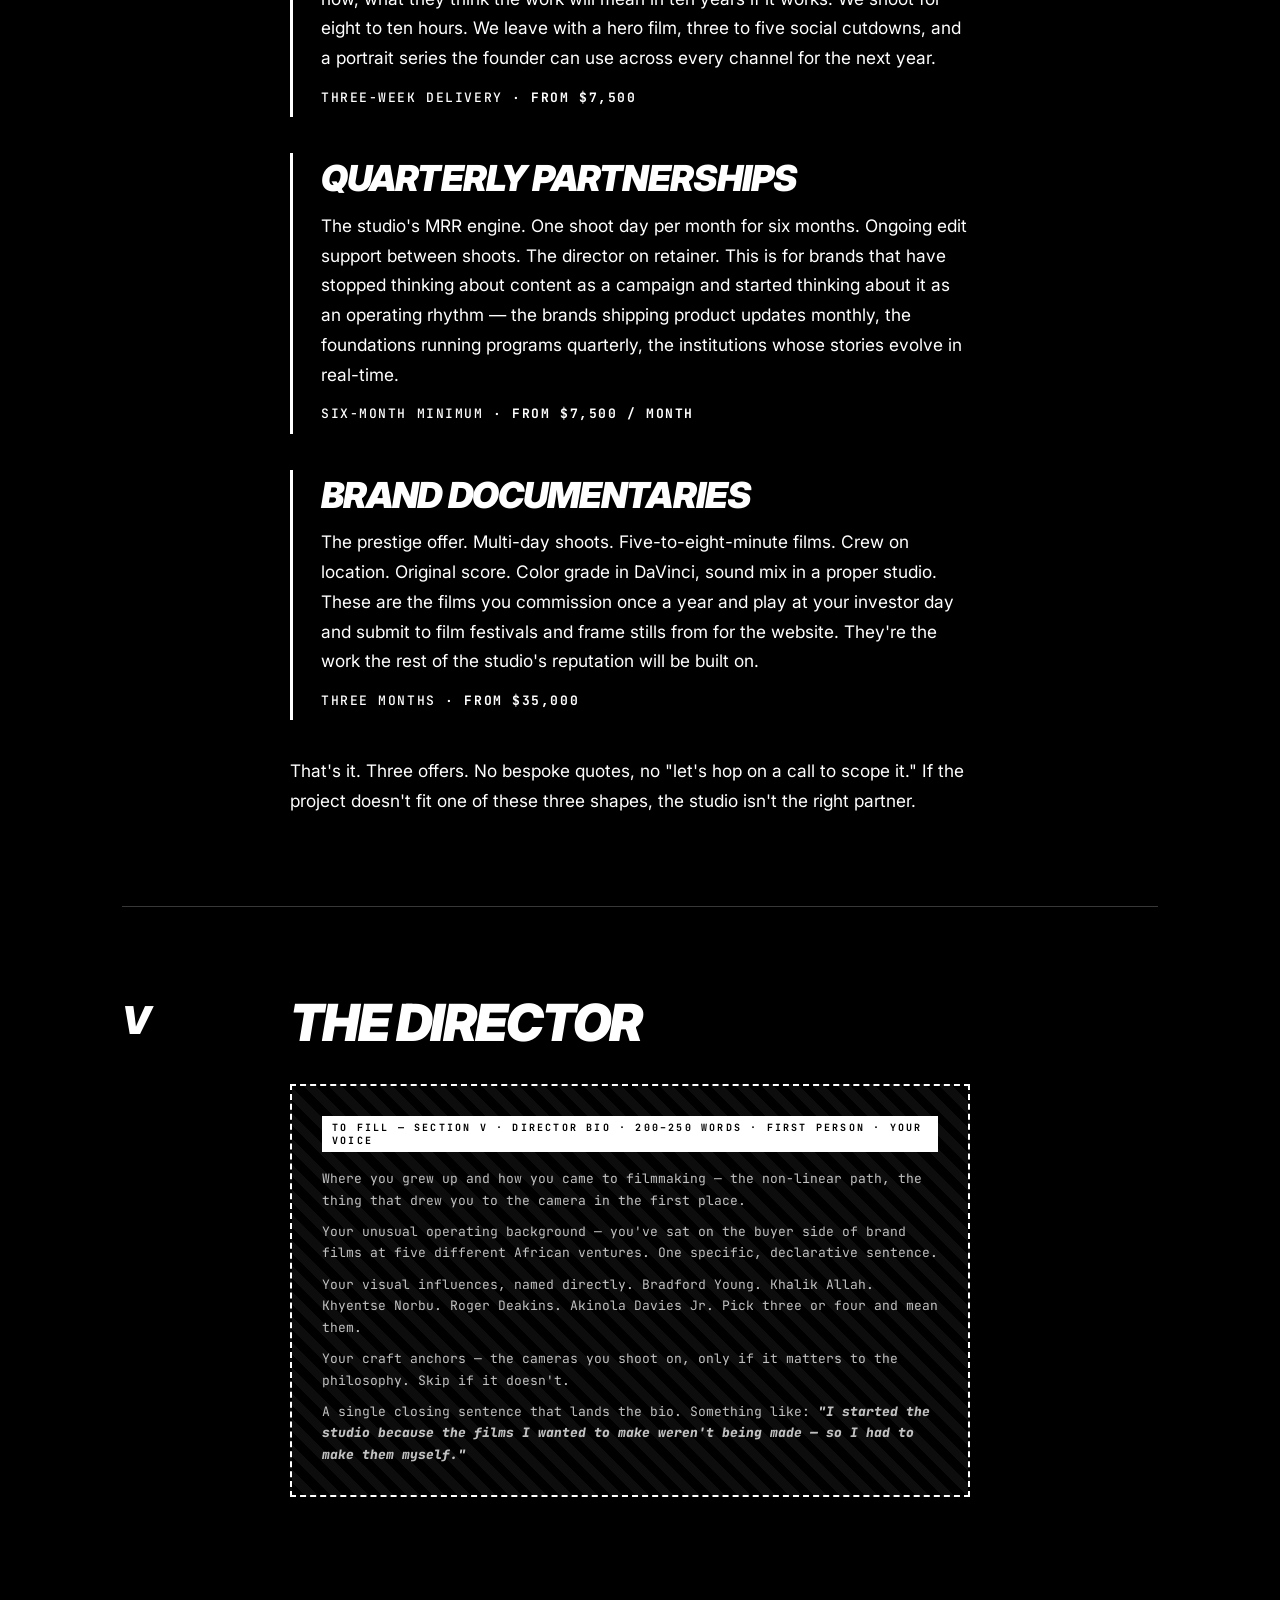
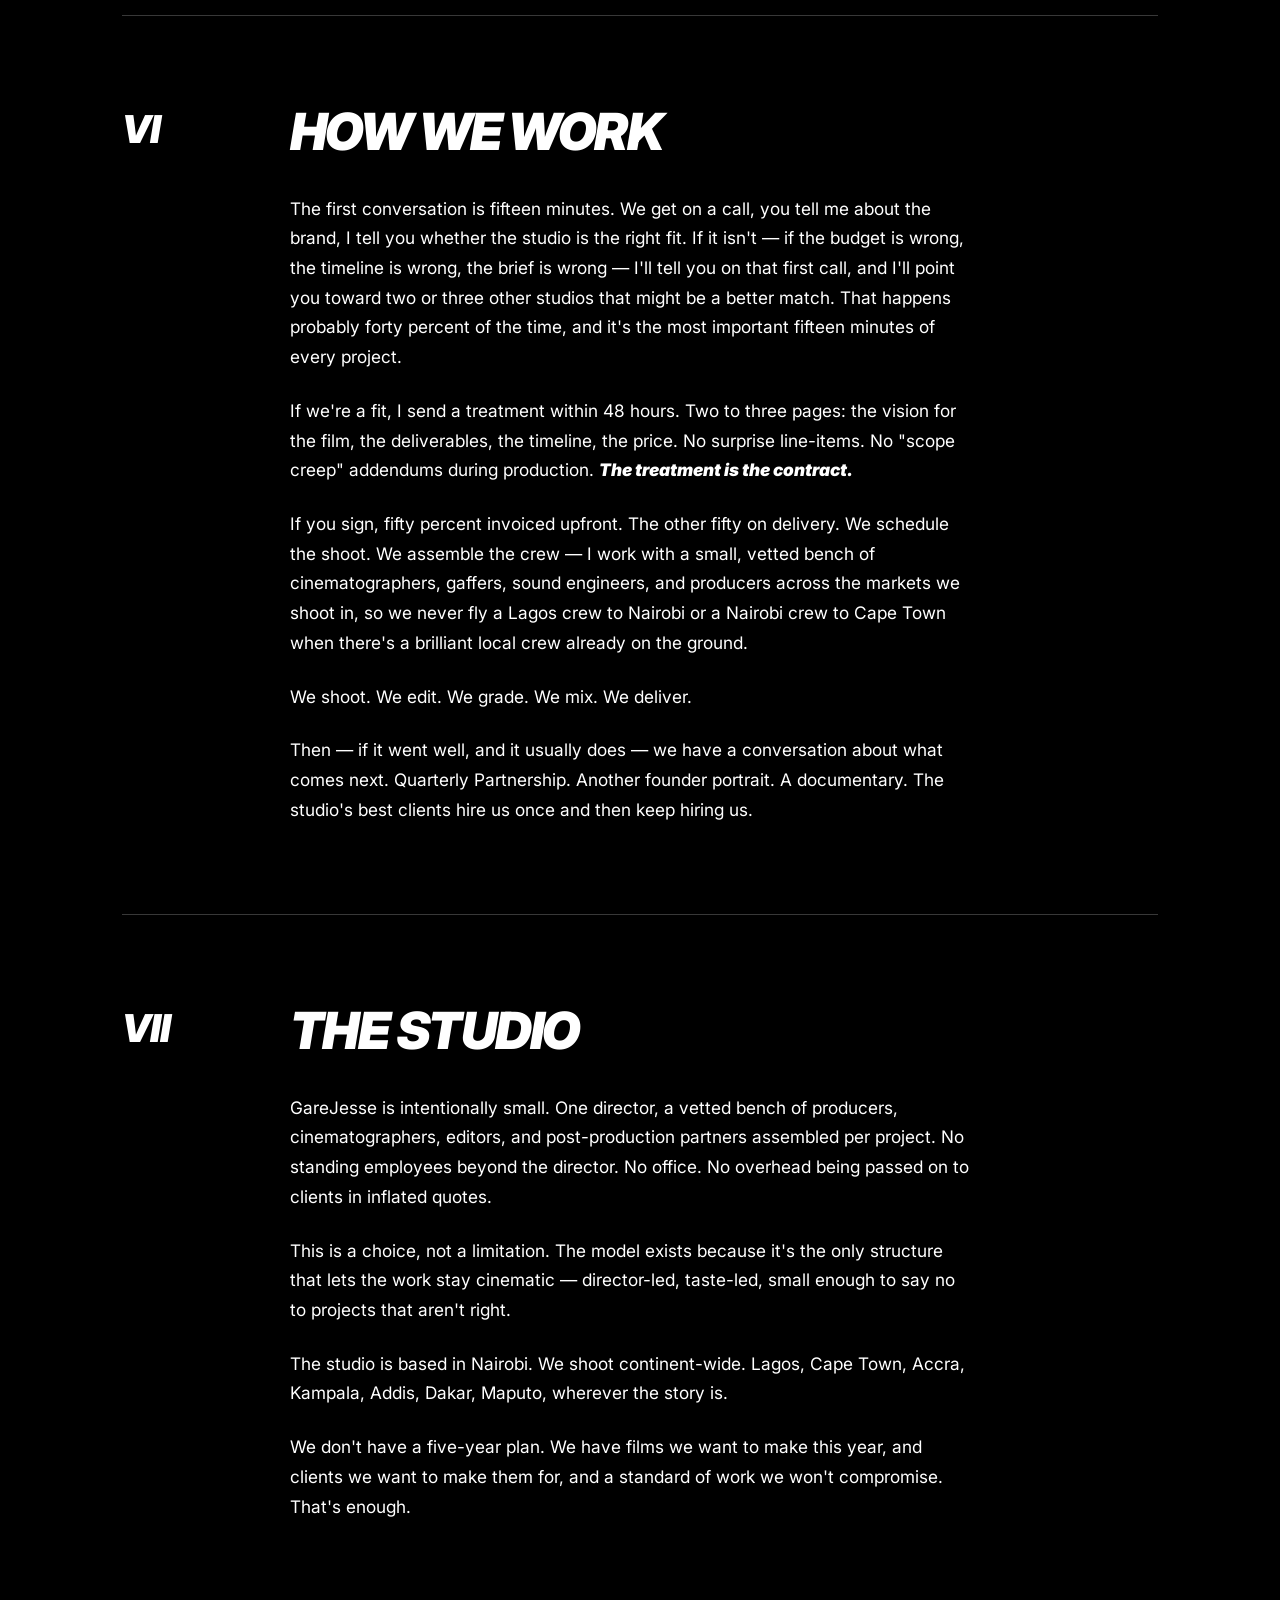
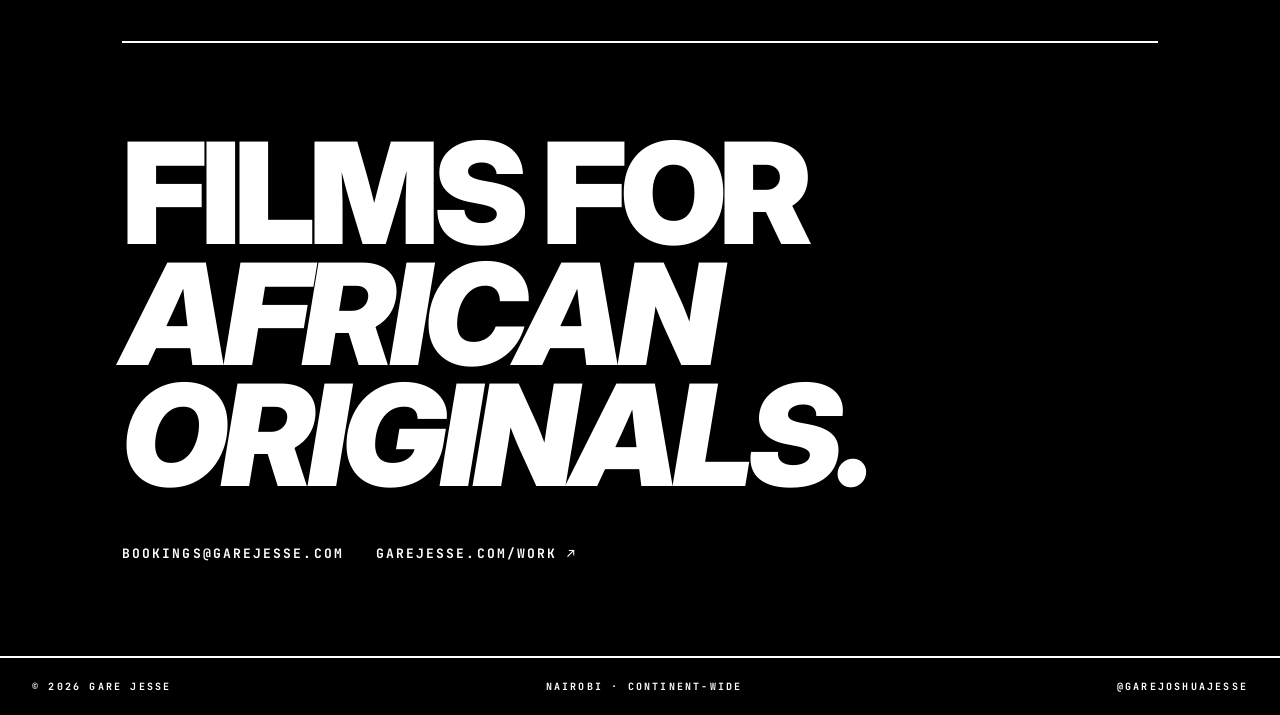
==== commit cffa8e1a: "Change official email hello@ → bookings@garejesse.com across all pages, footers, and rate-card baske" ====
--- a/about.html
+++ b/about.html
@@ -203,7 +203,7 @@
     <p class="refrain-line" data-boot="FILMS FOR">FILMS FOR</p>
     <p class="refrain-line italic" data-boot="AFRICAN ORIGINALS.">AFRICAN ORIGINALS.</p>
     <div class="refrain-meta">
-      <a href="mailto:hello@garejesse.com" data-hover>hello@garejesse.com</a>
+      <a href="mailto:bookings@garejesse.com" data-hover>bookings@garejesse.com</a>
       <a href="https://work.garejesse.com" target="_blank" rel="noopener" data-hover>garejesse.com/work ↗</a>
     </div>
   </section>
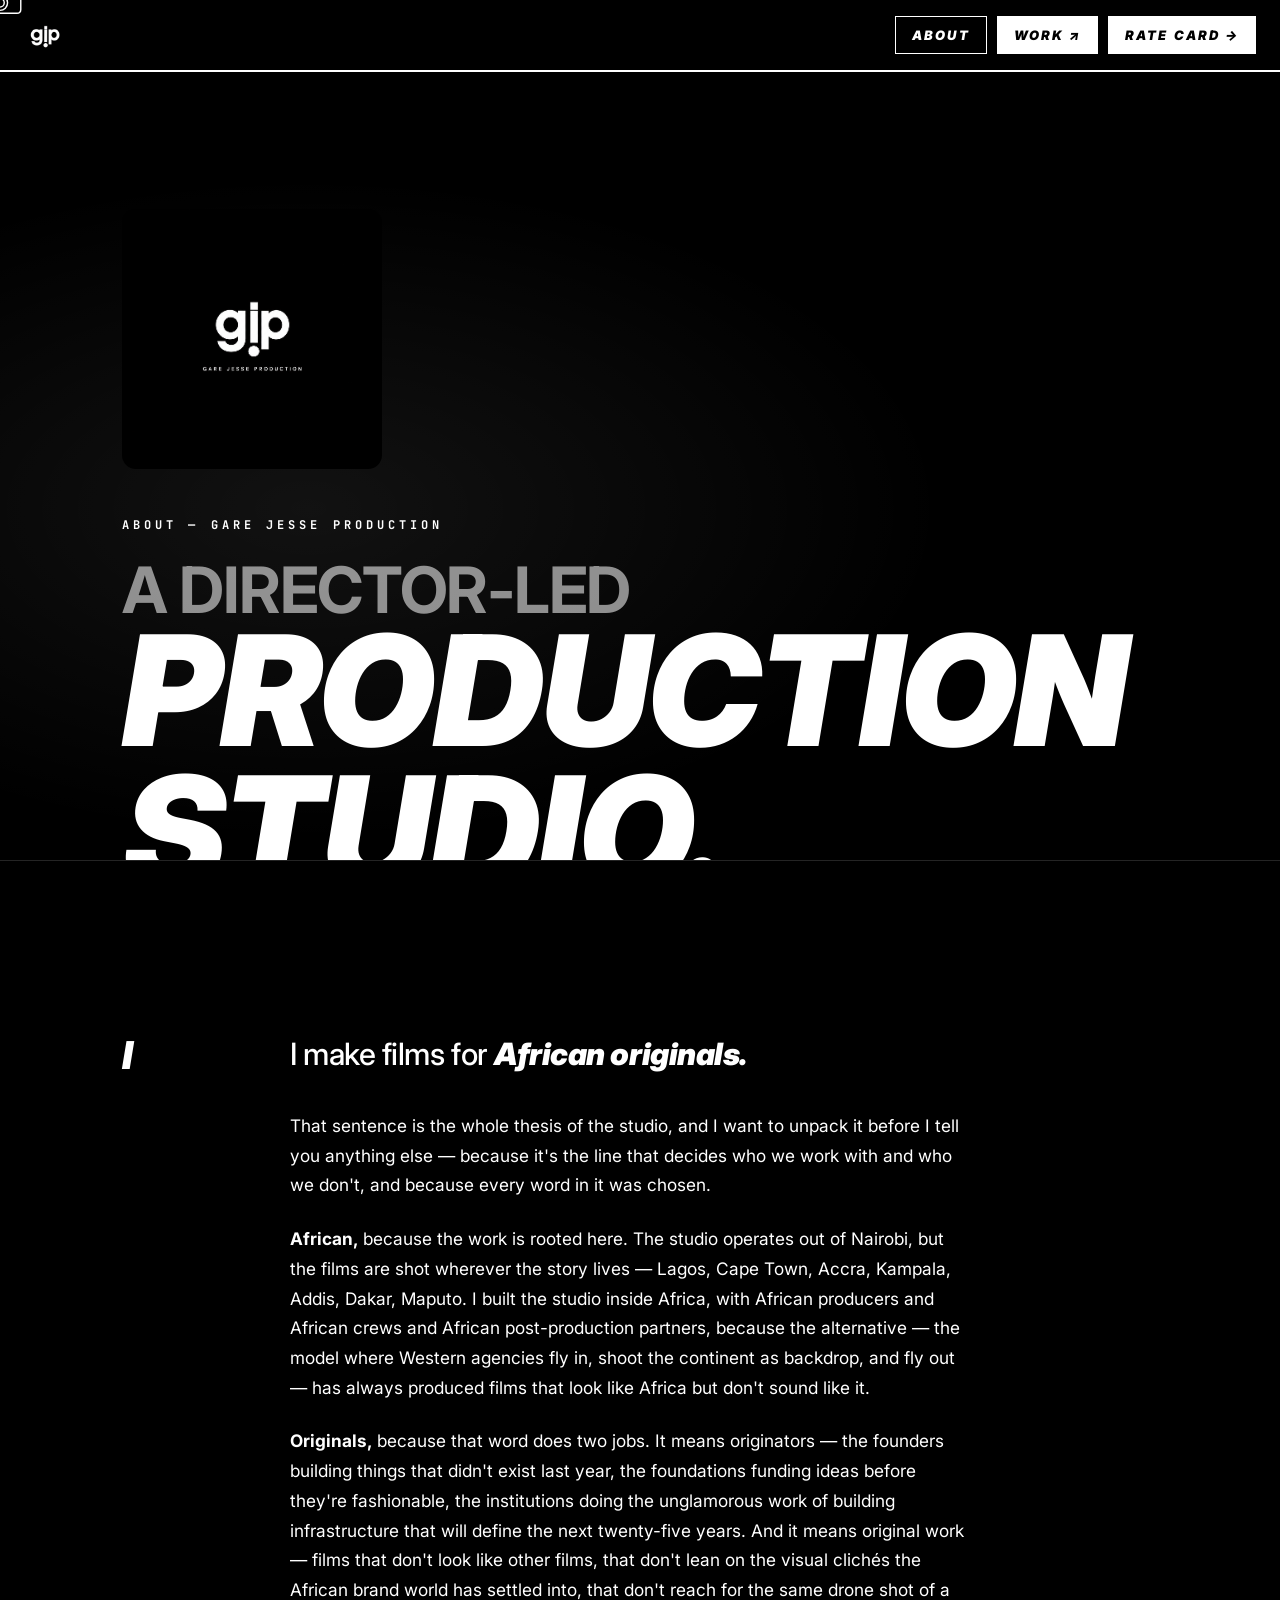
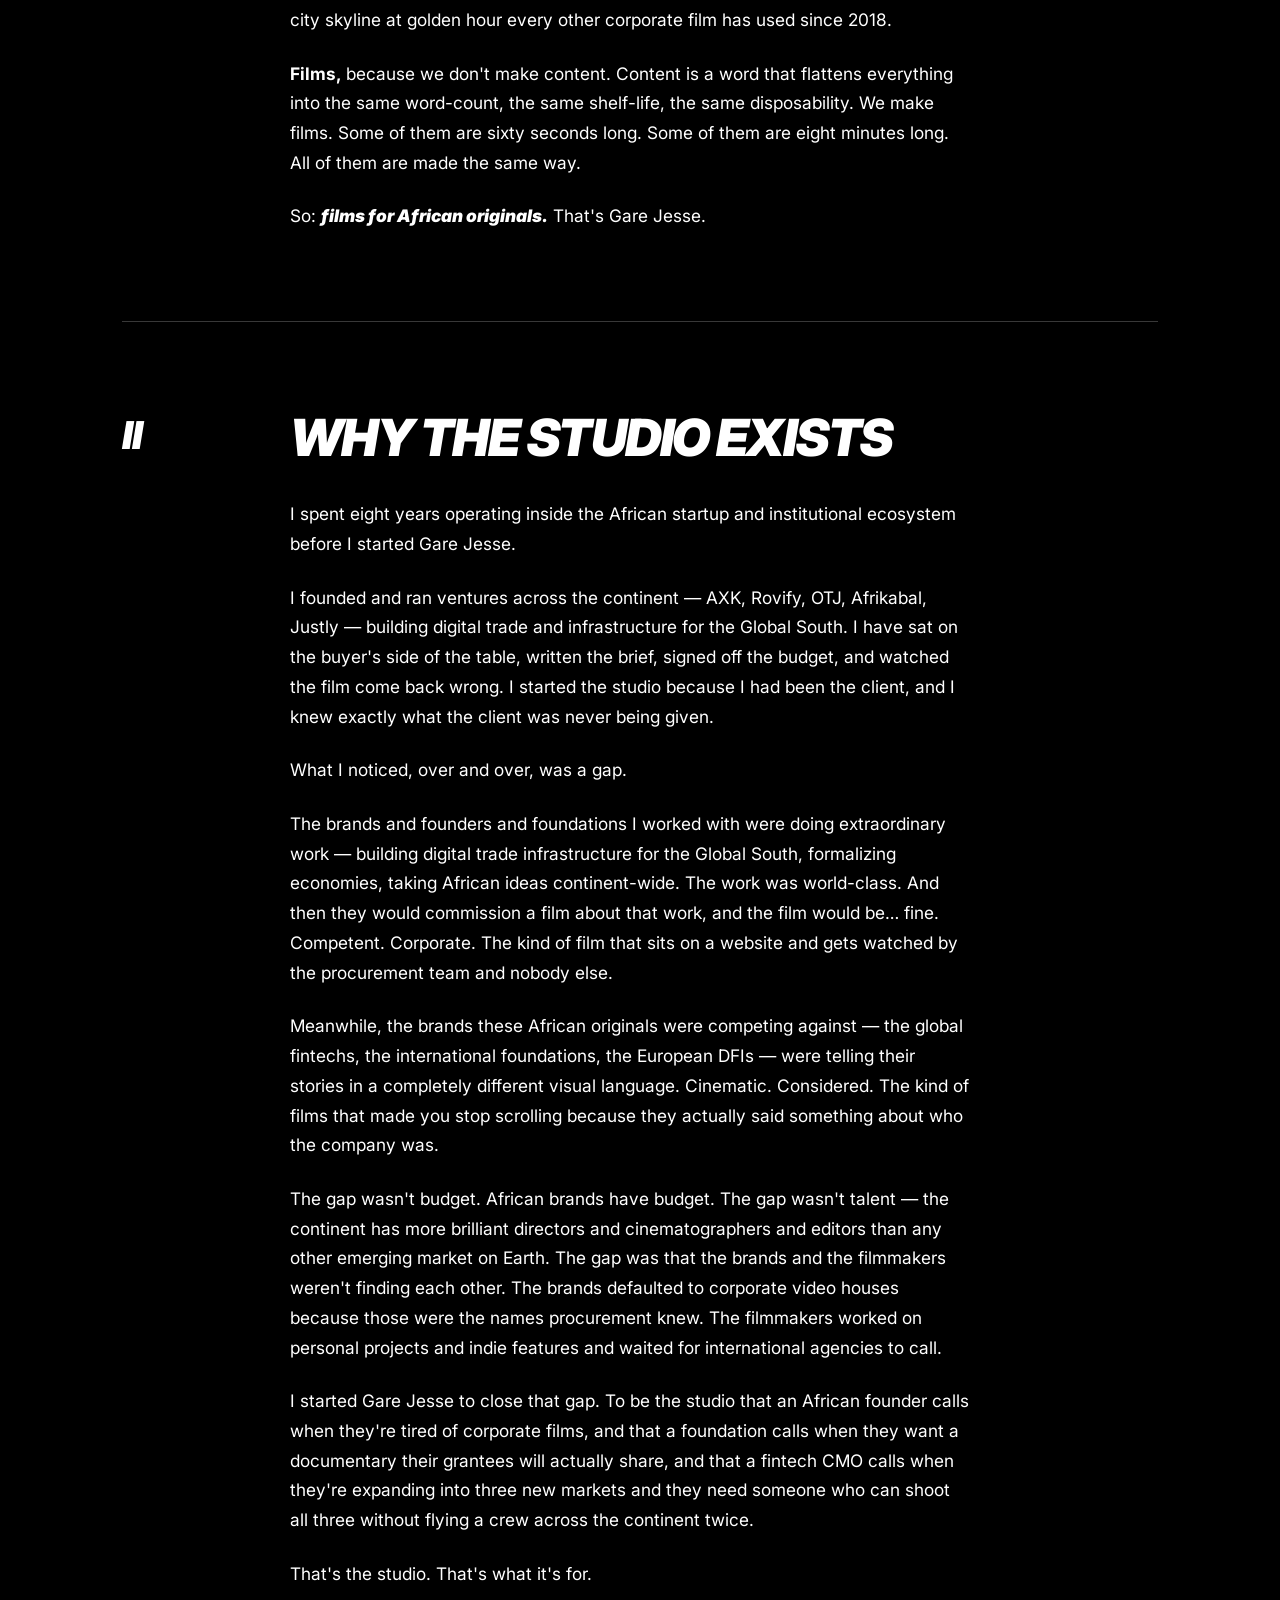
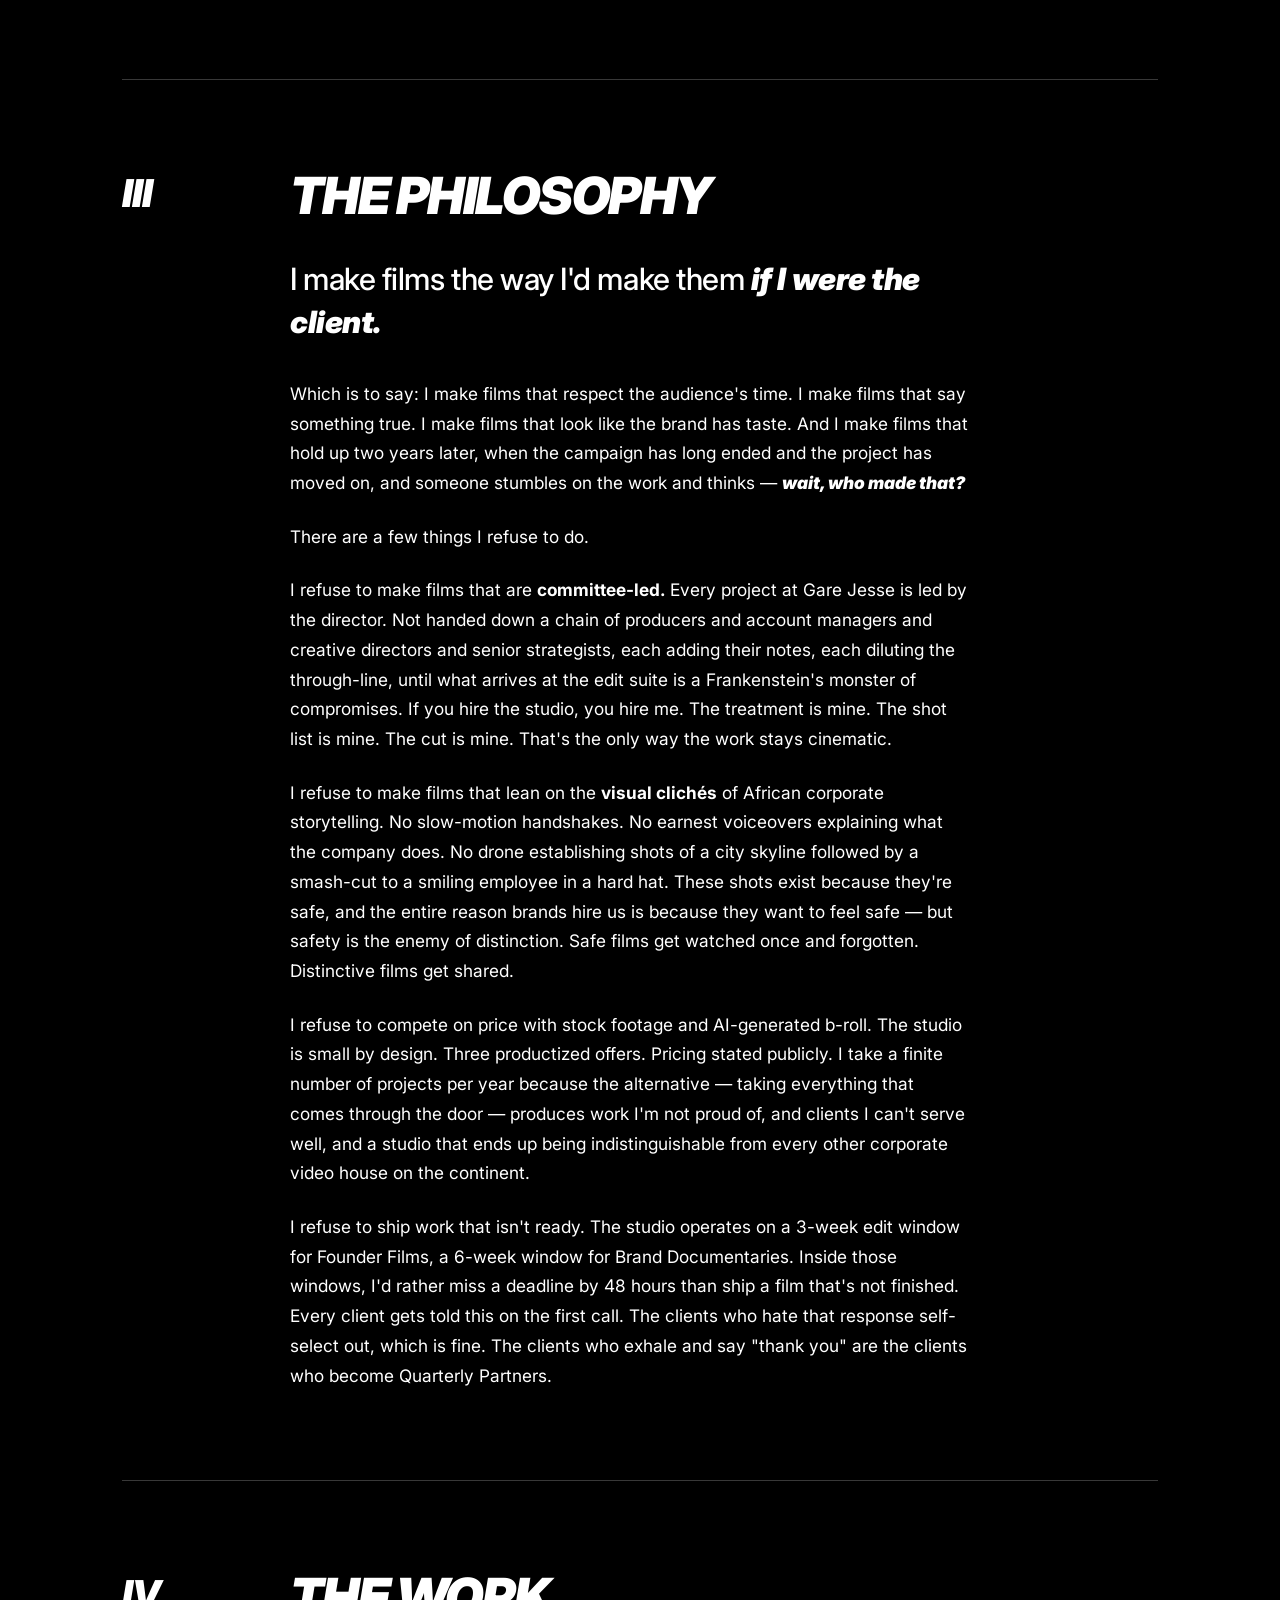
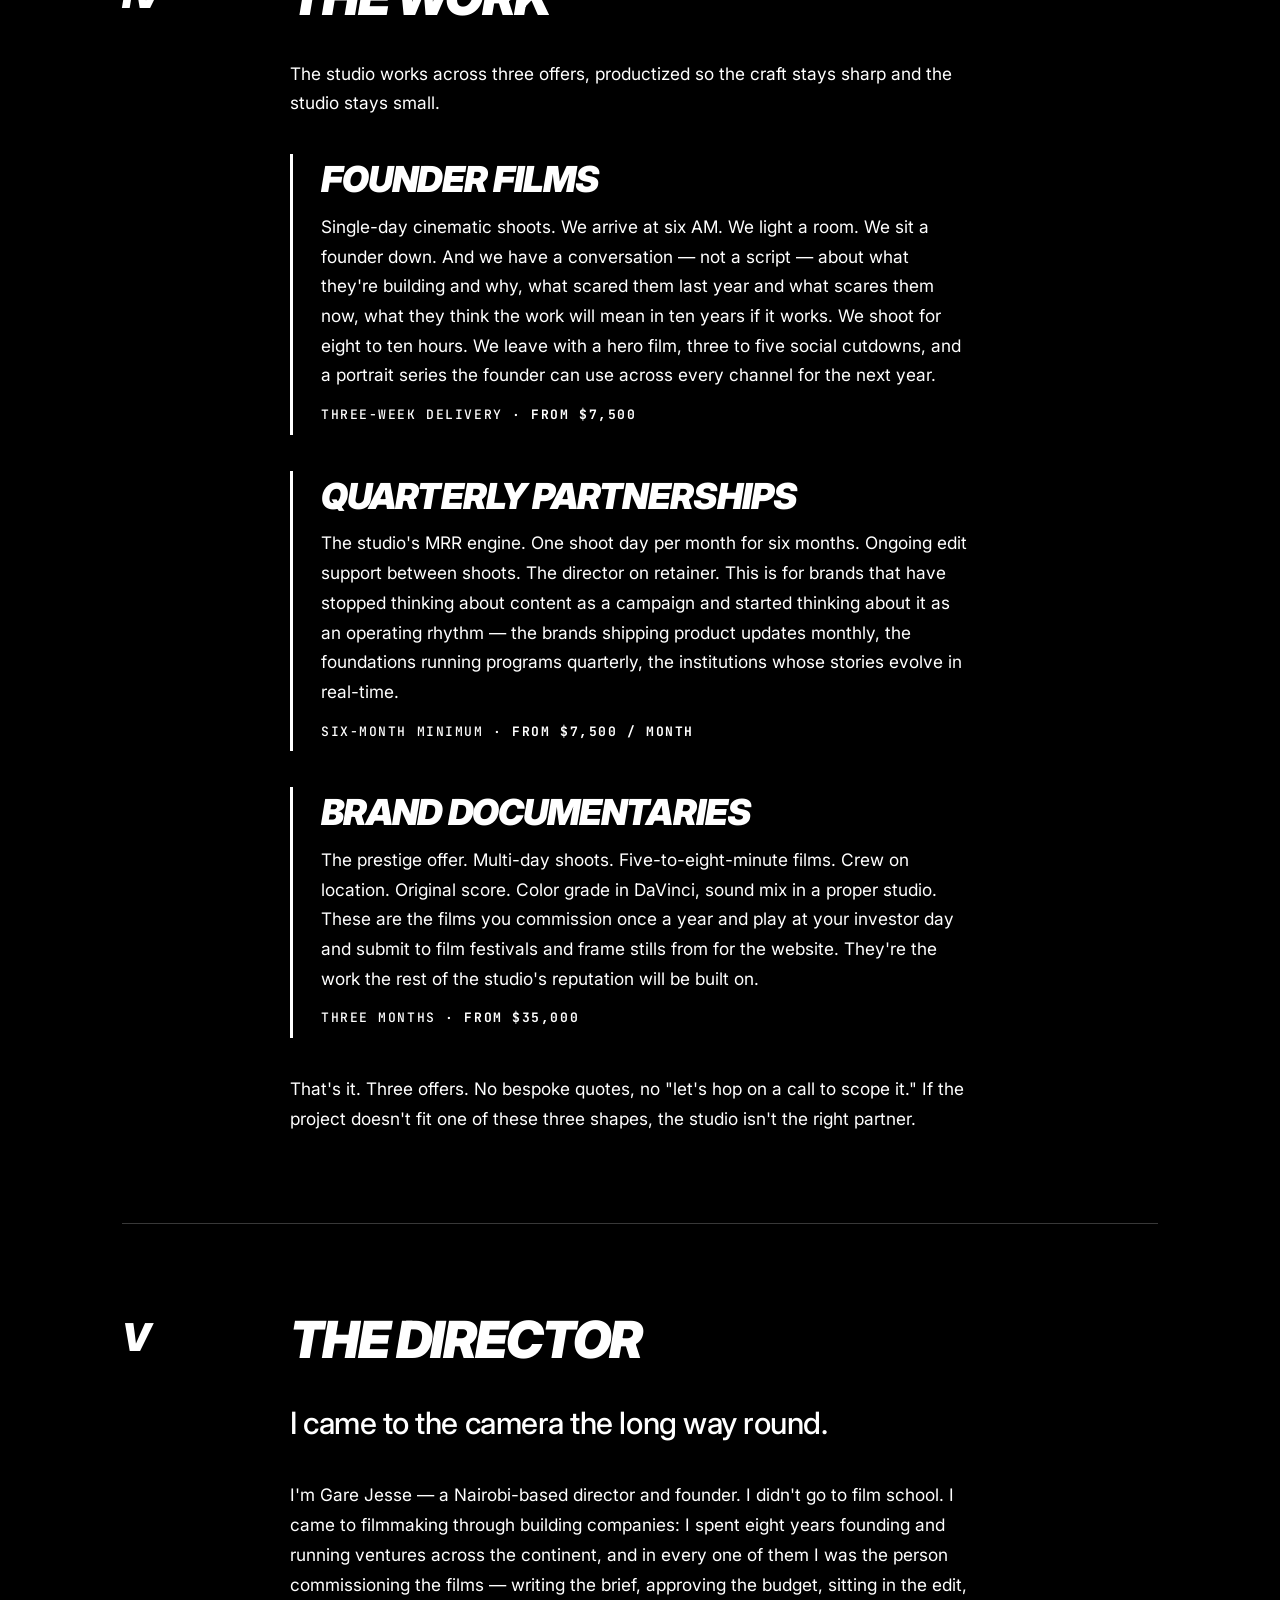
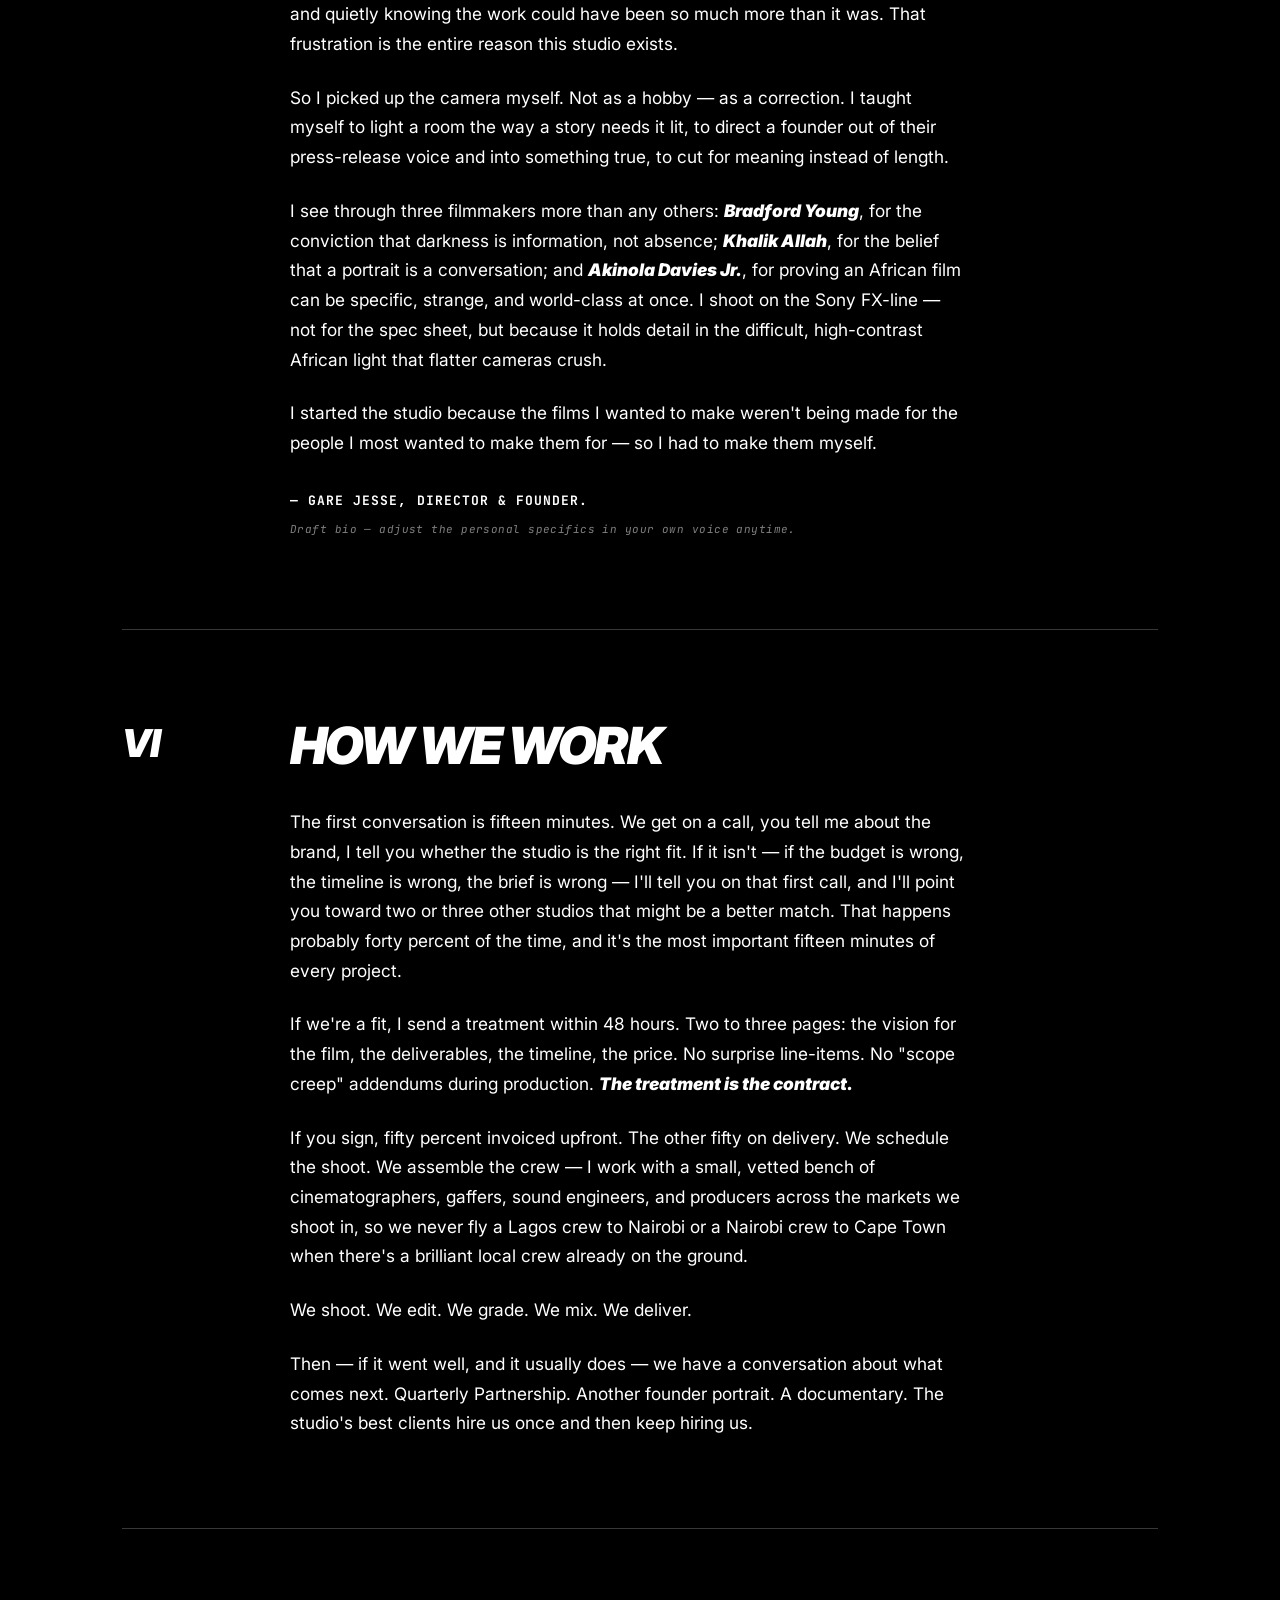
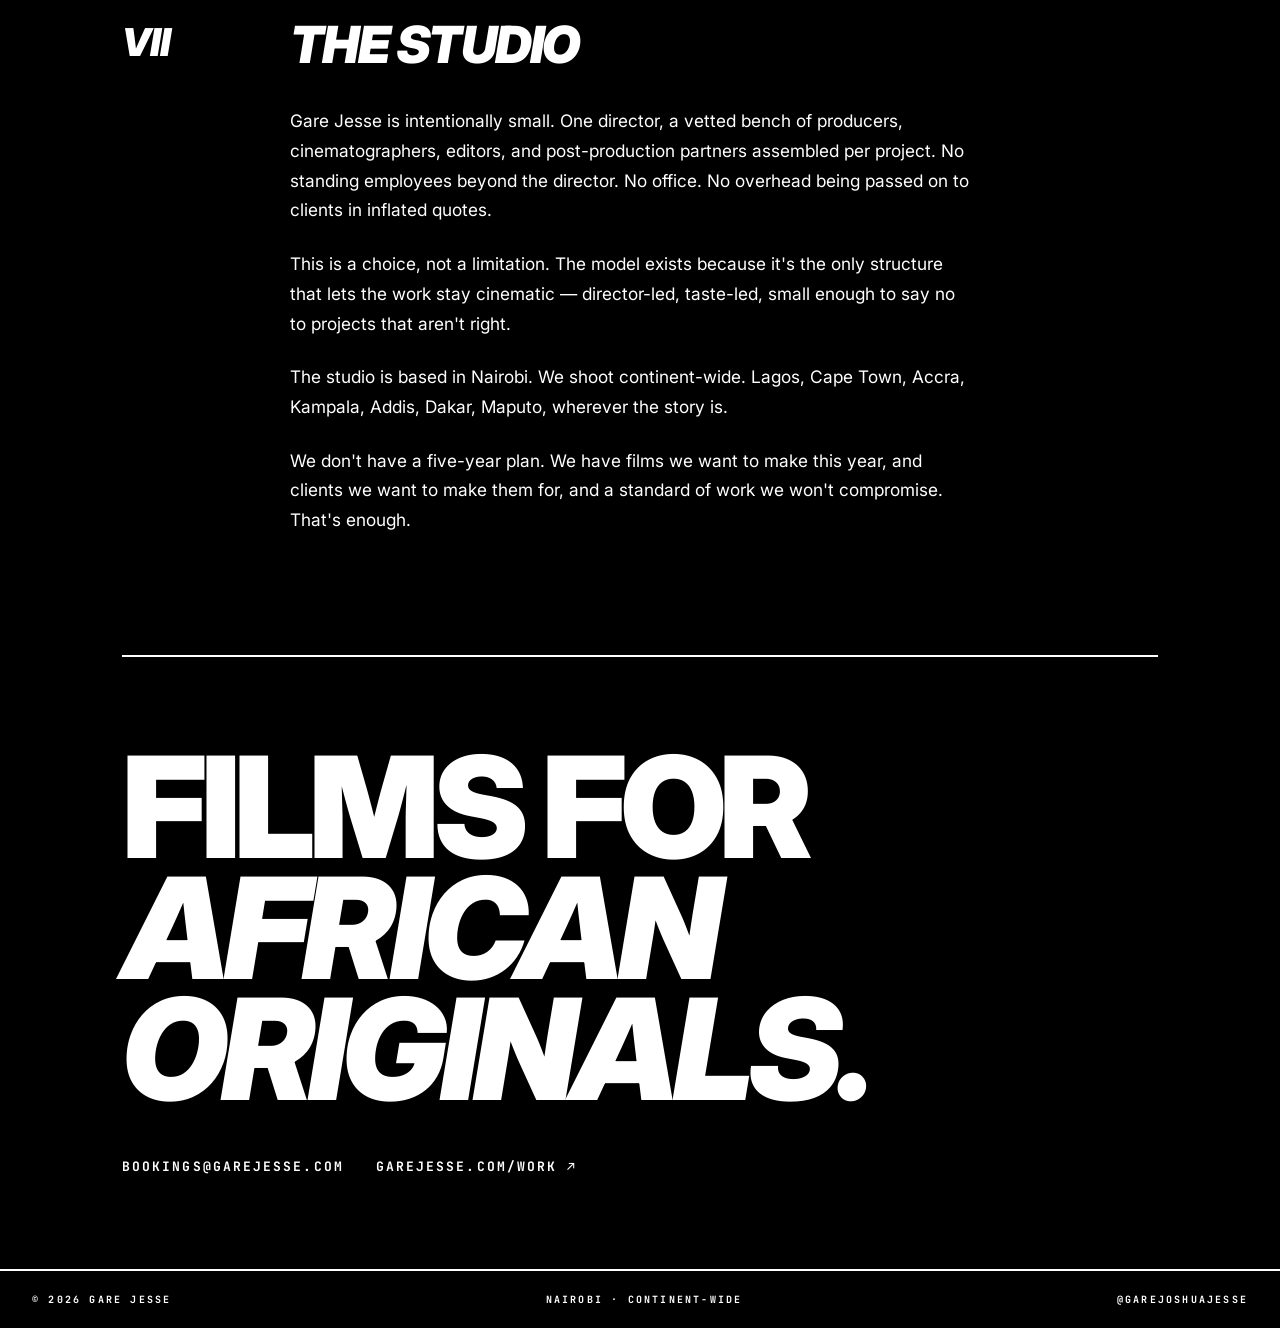
==== commit e24e429a: "Brand→singular 'Gare Jesse Production'; complete About (bio+journey+years, cinematic masthead); rebu" ====
--- a/about.html
+++ b/about.html
@@ -3,12 +3,13 @@
 <head>
 <meta charset="UTF-8" />
 <meta name="viewport" content="width=device-width, initial-scale=1.0" />
-<title>GARE JESSE — About</title>
-<meta name="description" content="A director-led production studio. Films for African originals. Nairobi, shooting continent-wide." />
+<title>About — Gare Jesse Production, a director-led film studio in Nairobi</title>
+<meta name="description" content="Gare Jesse Production is a director-led film studio in Nairobi. Founder films, quarterly partnerships and brand documentaries for African originals — shot continent-wide." />
+<link rel="canonical" href="https://garejesse.com/about.html" />
 <link rel="icon" type="image/png" href="logo.png" />
 <link rel="apple-touch-icon" href="logo.png" />
 <meta property="og:type" content="website" />
-<meta property="og:site_name" content="Gare Jesse Productions" />
+<meta property="og:site_name" content="Gare Jesse Production" />
 <meta property="og:title" content="GARE JESSE — About" />
 <meta property="og:description" content="A director-led production studio. Films for African originals." />
 <meta property="og:url" content="https://garejesse.com/about.html" />
@@ -45,8 +46,8 @@
 
 <!-- Nav -->
 <header class="nav">
-  <a class="brand" href="/" data-hover aria-label="Gare Jesse Productions">
-    <img src="logo.png" alt="Gare Jesse Productions" />
+  <a class="brand" href="/" data-hover aria-label="Gare Jesse Production">
+    <img src="logo.png" alt="Gare Jesse Production" />
   </a>
   <nav class="nav-pills" aria-label="Pages">
     <a href="about.html" class="pill active" data-hover>ABOUT</a>
@@ -55,15 +56,20 @@
   </nav>
 </header>
 
+<span class="lb lb-bottom" aria-hidden="true"></span>
+
 <main class="essay">
 
-  <!-- Masthead -->
+  <!-- Cinematic masthead -->
   <header class="masthead">
-    <p class="kicker" data-kx-hover>ABOUT — GAREJESSE</p>
+    <div class="mast-glow" aria-hidden="true"></div>
+    <img src="logo-full.jpg" alt="Gare Jesse Production" class="mast-logo" />
+    <p class="kicker" data-kx-hover>ABOUT — GARE JESSE PRODUCTION</p>
     <h1 class="lede">
       <span class="lede-sm">A director-led</span>
       <span class="lede-lg"><em>production studio.</em></span>
     </h1>
+    <p class="mast-scroll" aria-hidden="true">SCROLL TO READ ↓</p>
   </header>
 
   <!-- I -->
@@ -75,7 +81,7 @@
       <p><strong>African,</strong> because the work is rooted here. The studio operates out of Nairobi, but the films are shot wherever the story lives — Lagos, Cape Town, Accra, Kampala, Addis, Dakar, Maputo. I built the studio inside Africa, with African producers and African crews and African post-production partners, because the alternative — the model where Western agencies fly in, shoot the continent as backdrop, and fly out — has always produced films that look like Africa but don't sound like it.</p>
       <p><strong>Originals,</strong> because that word does two jobs. It means originators — the founders building things that didn't exist last year, the foundations funding ideas before they're fashionable, the institutions doing the unglamorous work of building infrastructure that will define the next twenty-five years. And it means original work — films that don't look like other films, that don't lean on the visual clichés the African brand world has settled into, that don't reach for the same drone shot of a city skyline at golden hour every other corporate film has used since 2018.</p>
       <p><strong>Films,</strong> because we don't make content. Content is a word that flattens everything into the same word-count, the same shelf-life, the same disposability. We make films. Some of them are sixty seconds long. Some of them are eight minutes long. All of them are made the same way.</p>
-      <p>So: <em>films for African originals.</em> That's GareJesse.</p>
+      <p>So: <em>films for African originals.</em> That's Gare Jesse.</p>
     </div>
   </section>
 
@@ -86,19 +92,15 @@
     <div class="chap-num"><span data-kinetic>II</span></div>
     <div class="chap-body">
       <h2 class="chap-title">Why the studio exists</h2>
-      <p>I've been operating inside the African startup and institutional ecosystem for
-        <span class="fill-inline" title="To fill: number of years">[ X ]</span> years before I started GareJesse.</p>
-
-      <div class="fill">
-        <span class="fill-tag">TO FILL — Section II · CEO journey reference</span>
-        <p>Brief reference to the founder journey across AXK, Rovify, OTJ, Afrikabal, Justly — one or two sentences, no more. The point isn't to list the companies; it's to establish that you've sat on the buyer's side of the table before you sat on the director's side.</p>
-      </div>
+      <p>I spent eight years operating inside the African startup and institutional ecosystem before I started Gare Jesse.</p>
+
+      <p>I founded and ran ventures across the continent — AXK, Rovify, OTJ, Afrikabal, Justly — building digital trade and infrastructure for the Global South. I have sat on the buyer's side of the table, written the brief, signed off the budget, and watched the film come back wrong. I started the studio because I had been the client, and I knew exactly what the client was never being given.</p>
 
       <p>What I noticed, over and over, was a gap.</p>
       <p>The brands and founders and foundations I worked with were doing extraordinary work — building digital trade infrastructure for the Global South, formalizing economies, taking African ideas continent-wide. The work was world-class. And then they would commission a film about that work, and the film would be… fine. Competent. Corporate. The kind of film that sits on a website and gets watched by the procurement team and nobody else.</p>
       <p>Meanwhile, the brands these African originals were competing against — the global fintechs, the international foundations, the European DFIs — were telling their stories in a completely different visual language. Cinematic. Considered. The kind of films that made you stop scrolling because they actually said something about who the company was.</p>
       <p>The gap wasn't budget. African brands have budget. The gap wasn't talent — the continent has more brilliant directors and cinematographers and editors than any other emerging market on Earth. The gap was that the brands and the filmmakers weren't finding each other. The brands defaulted to corporate video houses because those were the names procurement knew. The filmmakers worked on personal projects and indie features and waited for international agencies to call.</p>
-      <p>I started GareJesse to close that gap. To be the studio that an African founder calls when they're tired of corporate films, and that a foundation calls when they want a documentary their grantees will actually share, and that a fintech CMO calls when they're expanding into three new markets and they need someone who can shoot all three without flying a crew across the continent twice.</p>
+      <p>I started Gare Jesse to close that gap. To be the studio that an African founder calls when they're tired of corporate films, and that a foundation calls when they want a documentary their grantees will actually share, and that a fintech CMO calls when they're expanding into three new markets and they need someone who can shoot all three without flying a crew across the continent twice.</p>
       <p>That's the studio. That's what it's for.</p>
     </div>
   </section>
@@ -113,7 +115,7 @@
       <p class="opening">I make films the way I'd make them <em>if I were the client.</em></p>
       <p>Which is to say: I make films that respect the audience's time. I make films that say something true. I make films that look like the brand has taste. And I make films that hold up two years later, when the campaign has long ended and the project has moved on, and someone stumbles on the work and thinks — <em>wait, who made that?</em></p>
       <p>There are a few things I refuse to do.</p>
-      <p>I refuse to make films that are <strong>committee-led.</strong> Every project at GareJesse is led by the director. Not handed down a chain of producers and account managers and creative directors and senior strategists, each adding their notes, each diluting the through-line, until what arrives at the edit suite is a Frankenstein's monster of compromises. If you hire the studio, you hire me. The treatment is mine. The shot list is mine. The cut is mine. That's the only way the work stays cinematic.</p>
+      <p>I refuse to make films that are <strong>committee-led.</strong> Every project at Gare Jesse is led by the director. Not handed down a chain of producers and account managers and creative directors and senior strategists, each adding their notes, each diluting the through-line, until what arrives at the edit suite is a Frankenstein's monster of compromises. If you hire the studio, you hire me. The treatment is mine. The shot list is mine. The cut is mine. That's the only way the work stays cinematic.</p>
       <p>I refuse to make films that lean on the <strong>visual clichés</strong> of African corporate storytelling. No slow-motion handshakes. No earnest voiceovers explaining what the company does. No drone establishing shots of a city skyline followed by a smash-cut to a smiling employee in a hard hat. These shots exist because they're safe, and the entire reason brands hire us is because they want to feel safe — but safety is the enemy of distinction. Safe films get watched once and forgotten. Distinctive films get shared.</p>
       <p>I refuse to compete on price with stock footage and AI-generated b-roll. The studio is small by design. Three productized offers. Pricing stated publicly. I take a finite number of projects per year because the alternative — taking everything that comes through the door — produces work I'm not proud of, and clients I can't serve well, and a studio that ends up being indistinguishable from every other corporate video house on the continent.</p>
       <p>I refuse to ship work that isn't ready. The studio operates on a 3-week edit window for Founder Films, a 6-week window for Brand Documentaries. Inside those windows, I'd rather miss a deadline by 48 hours than ship a film that's not finished. Every client gets told this on the first call. The clients who hate that response self-select out, which is fine. The clients who exhale and say "thank you" are the clients who become Quarterly Partners.</p>
@@ -158,14 +160,12 @@
     <div class="chap-num"><span data-kinetic>V</span></div>
     <div class="chap-body">
       <h2 class="chap-title">The director</h2>
-      <div class="fill fill-lg">
-        <span class="fill-tag">TO FILL — Section V · Director bio · 200–250 words · first person · your voice</span>
-        <p>Where you grew up and how you came to filmmaking — the non-linear path, the thing that drew you to the camera in the first place.</p>
-        <p>Your unusual operating background — you've sat on the buyer side of brand films at five different African ventures. One specific, declarative sentence.</p>
-        <p>Your visual influences, named directly. Bradford Young. Khalik Allah. Khyentse Norbu. Roger Deakins. Akinola Davies Jr. Pick three or four and mean them.</p>
-        <p>Your craft anchors — the cameras you shoot on, only if it matters to the philosophy. Skip if it doesn't.</p>
-        <p>A single closing sentence that lands the bio. Something like: <em>"I started the studio because the films I wanted to make weren't being made — so I had to make them myself."</em></p>
-      </div>
+      <p class="opening">I came to the camera the long way round.</p>
+      <p>I'm Gare Jesse — a Nairobi-based director and founder. I didn't go to film school. I came to filmmaking through building companies: I spent eight years founding and running ventures across the continent, and in every one of them I was the person commissioning the films — writing the brief, approving the budget, sitting in the edit, and quietly knowing the work could have been so much more than it was. That frustration is the entire reason this studio exists.</p>
+      <p>So I picked up the camera myself. Not as a hobby — as a correction. I taught myself to light a room the way a story needs it lit, to direct a founder out of their press-release voice and into something true, to cut for meaning instead of length.</p>
+      <p>I see through three filmmakers more than any others: <em>Bradford Young</em>, for the conviction that darkness is information, not absence; <em>Khalik Allah</em>, for the belief that a portrait is a conversation; and <em>Akinola Davies Jr.</em>, for proving an African film can be specific, strange, and world-class at once. I shoot on the Sony FX-line — not for the spec sheet, but because it holds detail in the difficult, high-contrast African light that flatter cameras crush.</p>
+      <p>I started the studio because the films I wanted to make weren't being made for the people I most wanted to make them for — so I had to make them myself.</p>
+      <p class="bio-note">— Gare Jesse, Director &amp; Founder. <span>Draft bio — adjust the personal specifics in your own voice anytime.</span></p>
     </div>
   </section>
 
@@ -191,7 +191,7 @@
     <div class="chap-num"><span data-kinetic>VII</span></div>
     <div class="chap-body">
       <h2 class="chap-title">The studio</h2>
-      <p>GareJesse is intentionally small. One director, a vetted bench of producers, cinematographers, editors, and post-production partners assembled per project. No standing employees beyond the director. No office. No overhead being passed on to clients in inflated quotes.</p>
+      <p>Gare Jesse is intentionally small. One director, a vetted bench of producers, cinematographers, editors, and post-production partners assembled per project. No standing employees beyond the director. No office. No overhead being passed on to clients in inflated quotes.</p>
       <p>This is a choice, not a limitation. The model exists because it's the only structure that lets the work stay cinematic — director-led, taste-led, small enough to say no to projects that aren't right.</p>
       <p>The studio is based in Nairobi. We shoot continent-wide. Lagos, Cape Town, Accra, Kampala, Addis, Dakar, Maputo, wherever the story is.</p>
       <p>We don't have a five-year plan. We have films we want to make this year, and clients we want to make them for, and a standard of work we won't compromise. That's enough.</p>
--- a/about.css
+++ b/about.css
@@ -62,13 +62,31 @@
 .essay{max-width:1100px;margin:0 auto;padding:160px 32px 0}
 @media (max-width:768px){.essay{padding:120px 20px 0}}
 
-/* Masthead */
-.masthead{margin-bottom:120px}
-.kicker{font-family:var(--m);font-weight:700;font-size:12px;letter-spacing:.34em;text-transform:uppercase;margin-bottom:40px}
-.lede{font-family:var(--f);font-weight:900;font-style:italic;line-height:.92;letter-spacing:-.04em;text-transform:uppercase}
+/* Letterbox bars — cinematic frame */
+.lb{position:fixed;left:0;right:0;height:clamp(24px,4.5vh,52px);background:#000;z-index:45;pointer-events:none;transform:scaleY(0)}
+.lb-top{top:0;transform-origin:top;animation:lbIn 1s var(--ease) forwards .1s}
+.lb-bottom{bottom:0;transform-origin:bottom;animation:lbIn 1s var(--ease) forwards .1s}
+.lb::after{content:"";position:absolute;left:0;right:0;height:1px;background:rgba(255,255,255,.14)}
+.lb-top::after{bottom:0}.lb-bottom::after{top:0}
+@keyframes lbIn{to{transform:scaleY(1)}}
+
+/* Cinematic masthead */
+.masthead{position:relative;min-height:88vh;display:flex;flex-direction:column;align-items:flex-start;justify-content:center;margin-bottom:80px}
+.mast-glow{position:absolute;inset:-10% -30%;pointer-events:none;background:radial-gradient(ellipse 55% 50% at 30% 45%,rgba(255,255,255,.07),rgba(255,255,255,0) 70%);z-index:0}
+.mast-logo{position:relative;z-index:1;width:min(34vw,260px);height:auto;border-radius:14px;margin-bottom:48px;opacity:0;transform:scale(1.06);filter:blur(5px);animation:mastIn 1.5s var(--ease) forwards .4s}
+@keyframes mastIn{60%{filter:blur(0)}to{opacity:1;transform:scale(1);filter:blur(0)}}
+.kicker{position:relative;z-index:1;font-family:var(--m);font-weight:700;font-size:12px;letter-spacing:.34em;text-transform:uppercase;margin-bottom:28px;opacity:0;animation:mFade 1s var(--ease) forwards 1s}
+.lede{position:relative;z-index:1;font-family:var(--f);font-weight:900;font-style:italic;line-height:.92;letter-spacing:-.04em;text-transform:uppercase;opacity:0;animation:mFade 1.1s var(--ease) forwards 1.2s}
 .lede-sm{display:block;font-size:clamp(34px,5vw,68px);font-weight:700;font-style:normal;letter-spacing:-.02em;opacity:.55}
 .lede-lg{display:block;font-size:clamp(56px,12vw,170px)}
-@media (max-width:768px){.masthead{margin-bottom:72px}.kicker{margin-bottom:24px}}
+.mast-scroll{position:absolute;bottom:6vh;left:0;font-family:var(--m);font-weight:700;font-size:11px;letter-spacing:.3em;opacity:0;animation:mFade 1s var(--ease) forwards 1.7s,scrollPulse 2.4s ease-in-out infinite 2s}
+@keyframes mFade{to{opacity:1;transform:none}}
+@keyframes scrollPulse{0%,100%{opacity:.45}50%{opacity:.9}}
+@media (max-width:768px){.masthead{min-height:80vh;margin-bottom:56px}.mast-logo{width:54vw;margin-bottom:32px}.kicker{margin-bottom:20px}}
+
+/* Bio sign-off */
+.bio-note{font-family:var(--m)!important;font-weight:700!important;font-size:13px!important;letter-spacing:.08em;margin-top:32px!important;text-transform:uppercase}
+.bio-note span{display:block;margin-top:8px;font-weight:400;font-size:11px;letter-spacing:.04em;opacity:.5;text-transform:none;font-style:italic}
 
 /* ============== CHAPTER ============== */
 .chap{display:grid;grid-template-columns:120px 1fr;gap:48px;align-items:start}
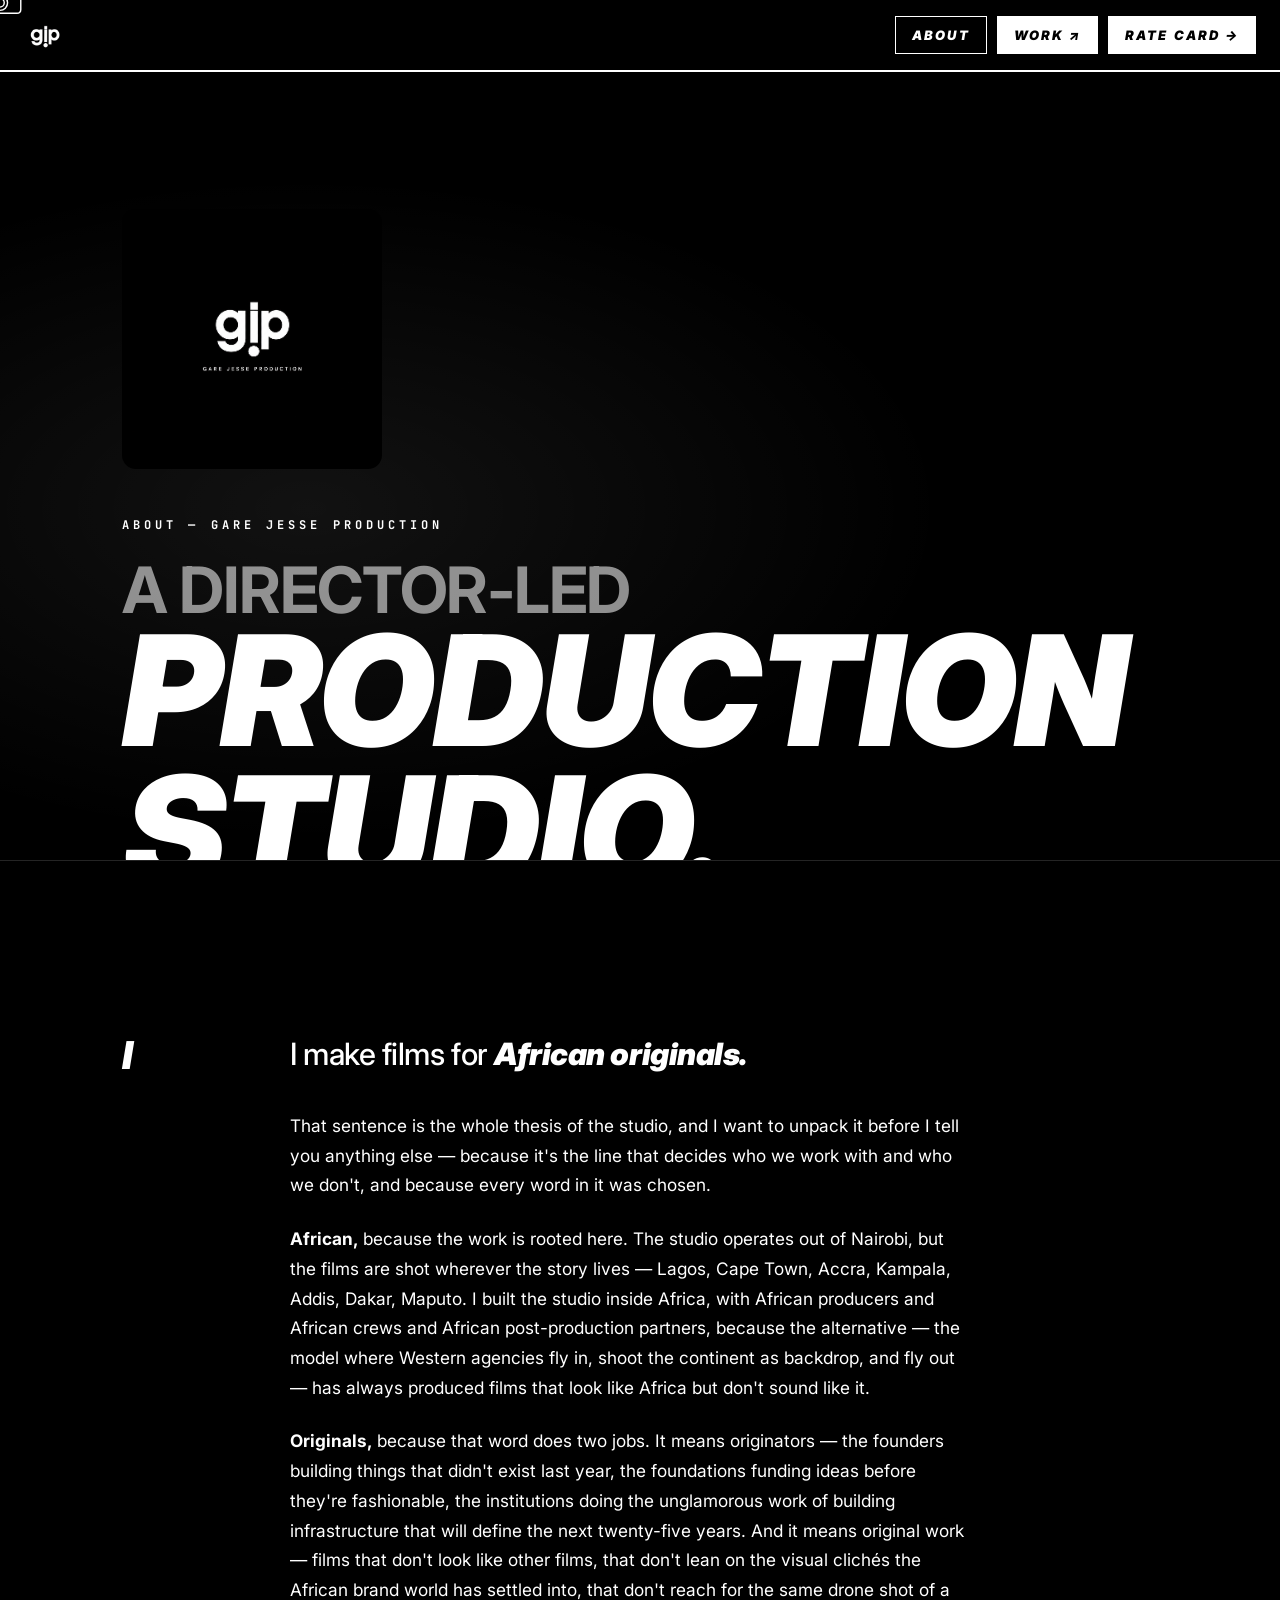
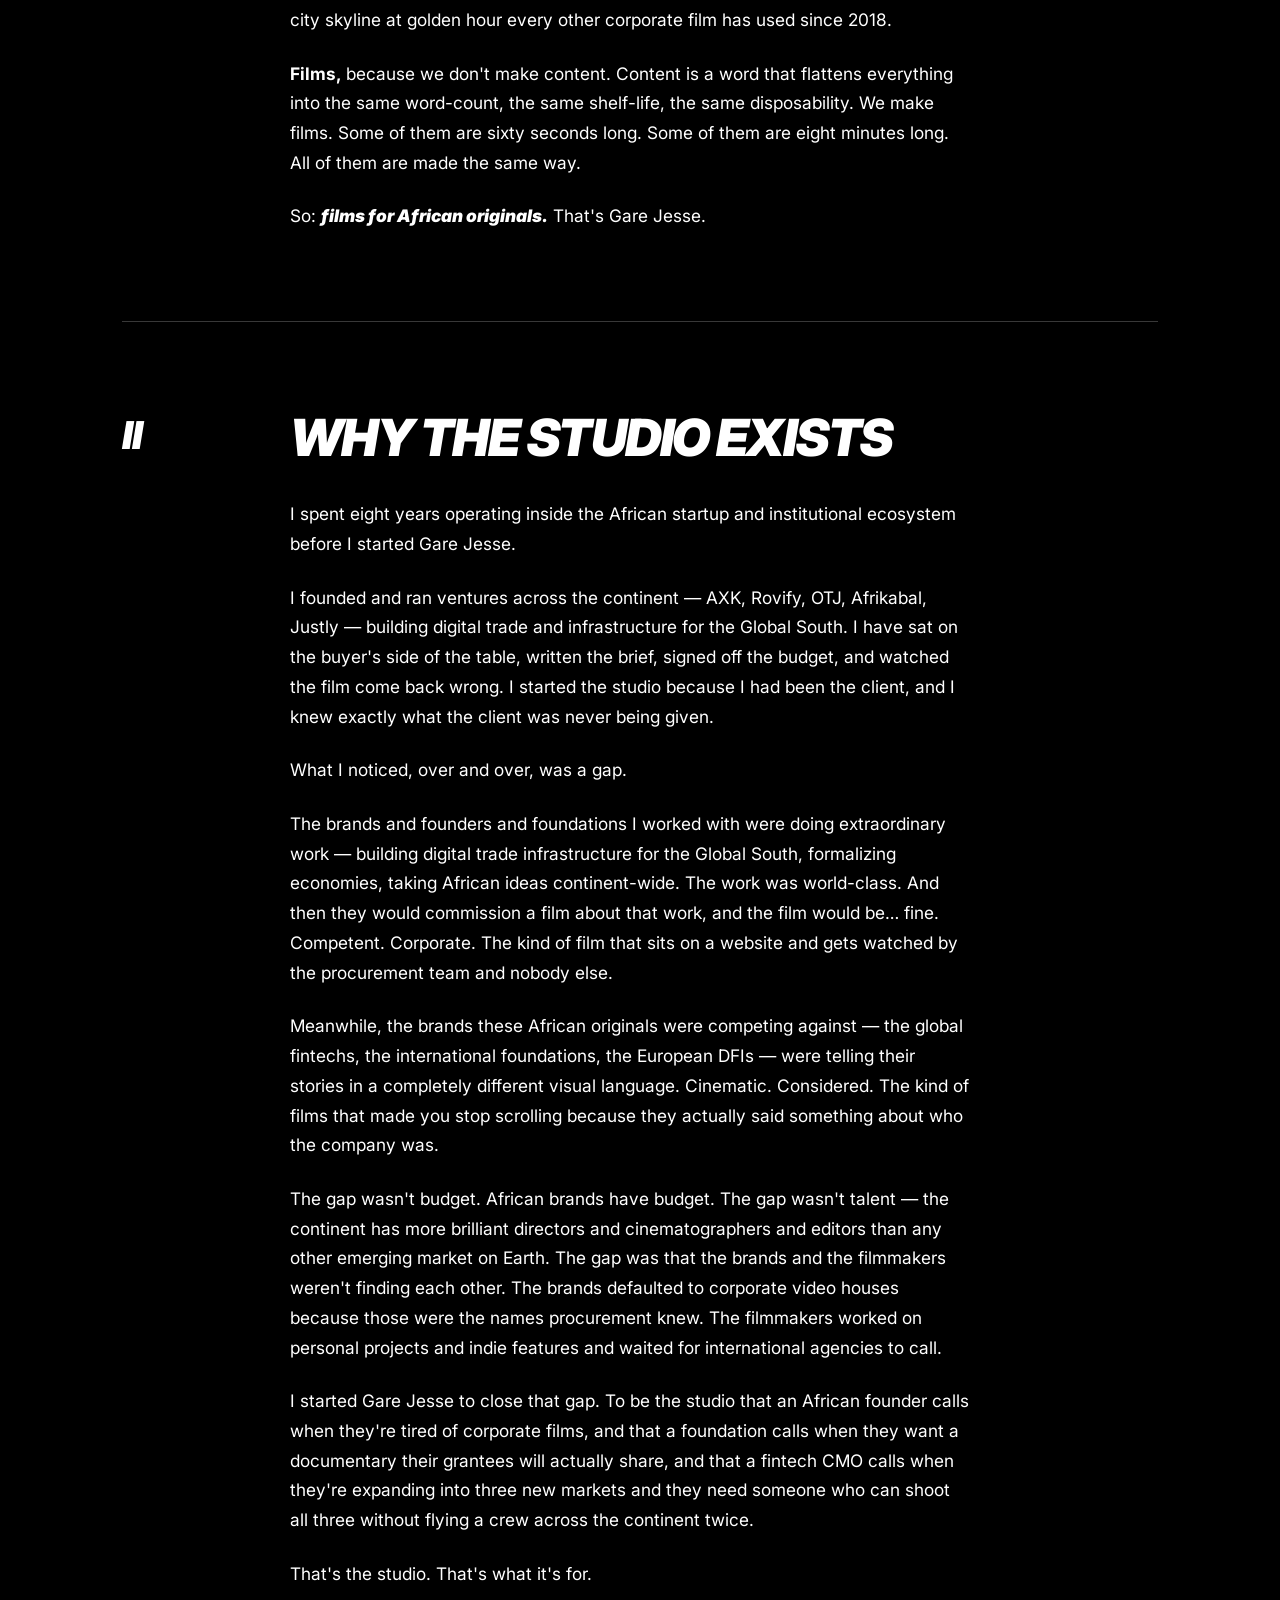
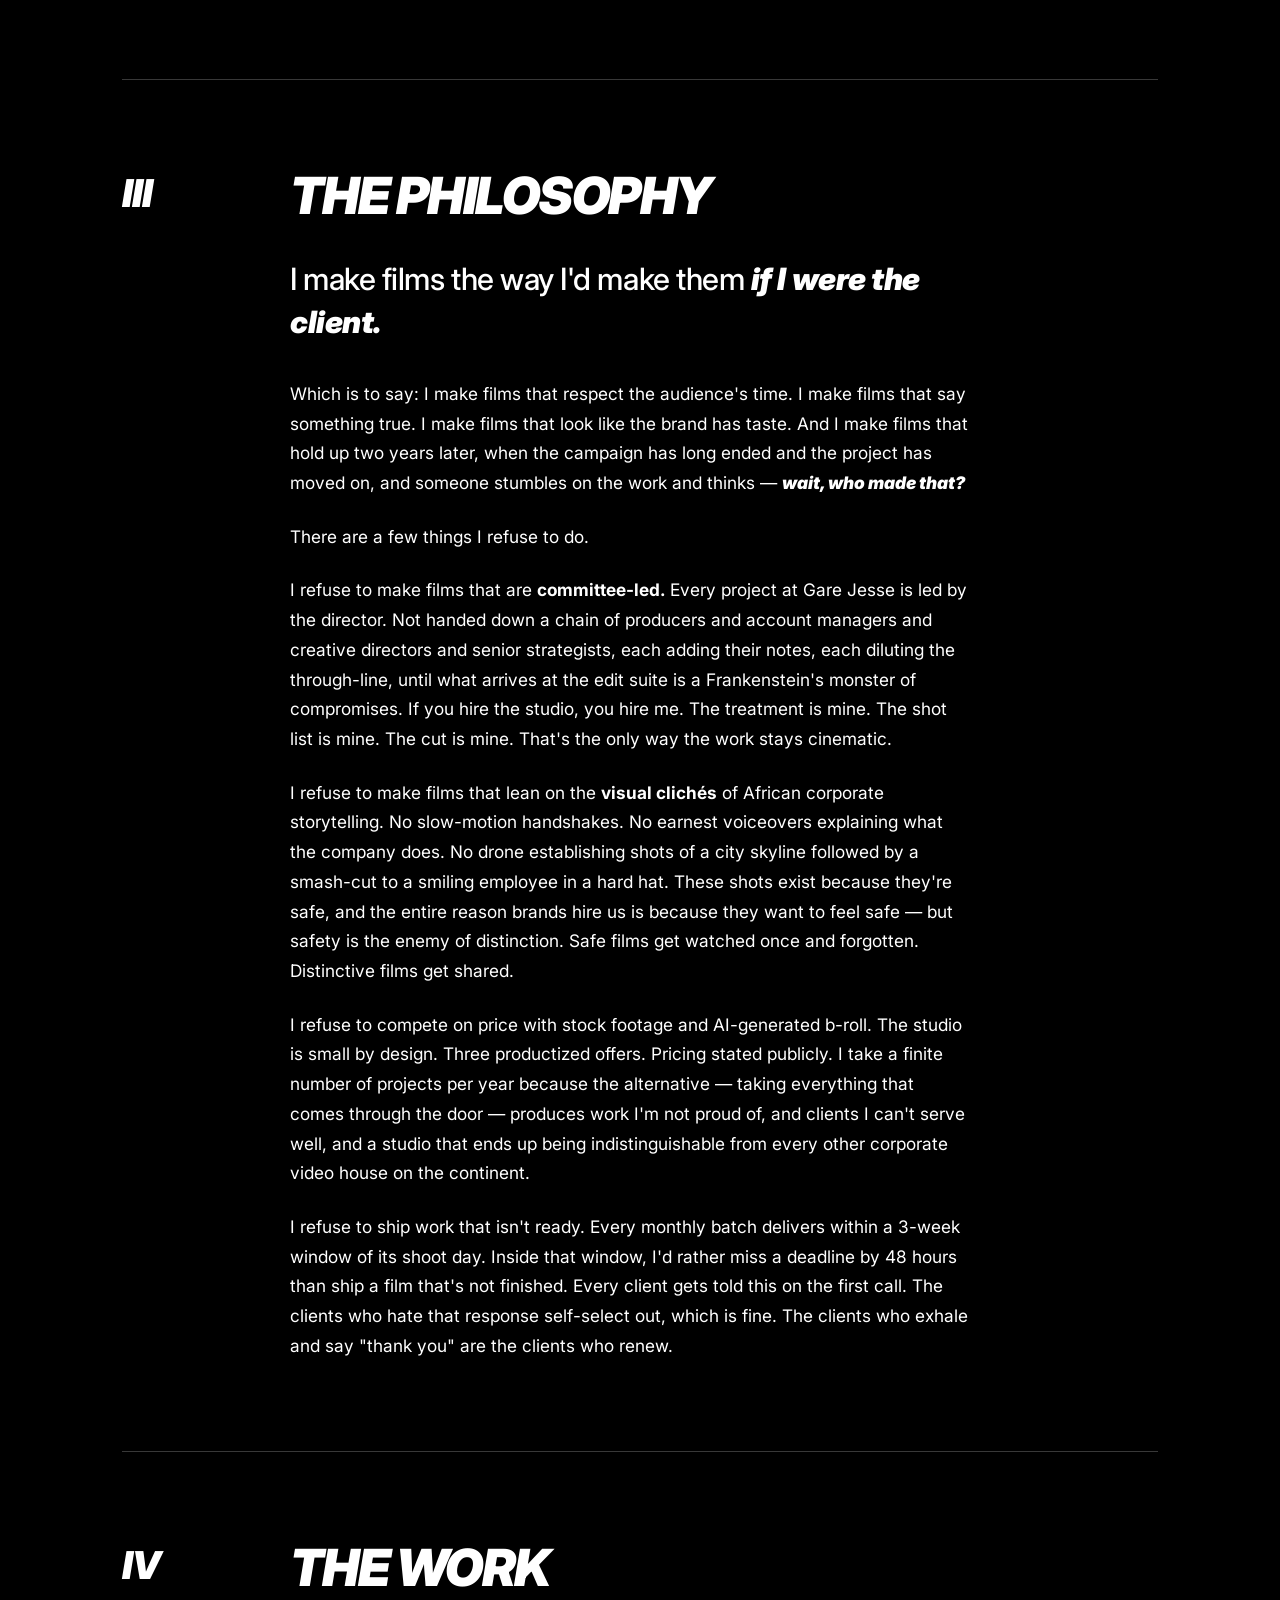
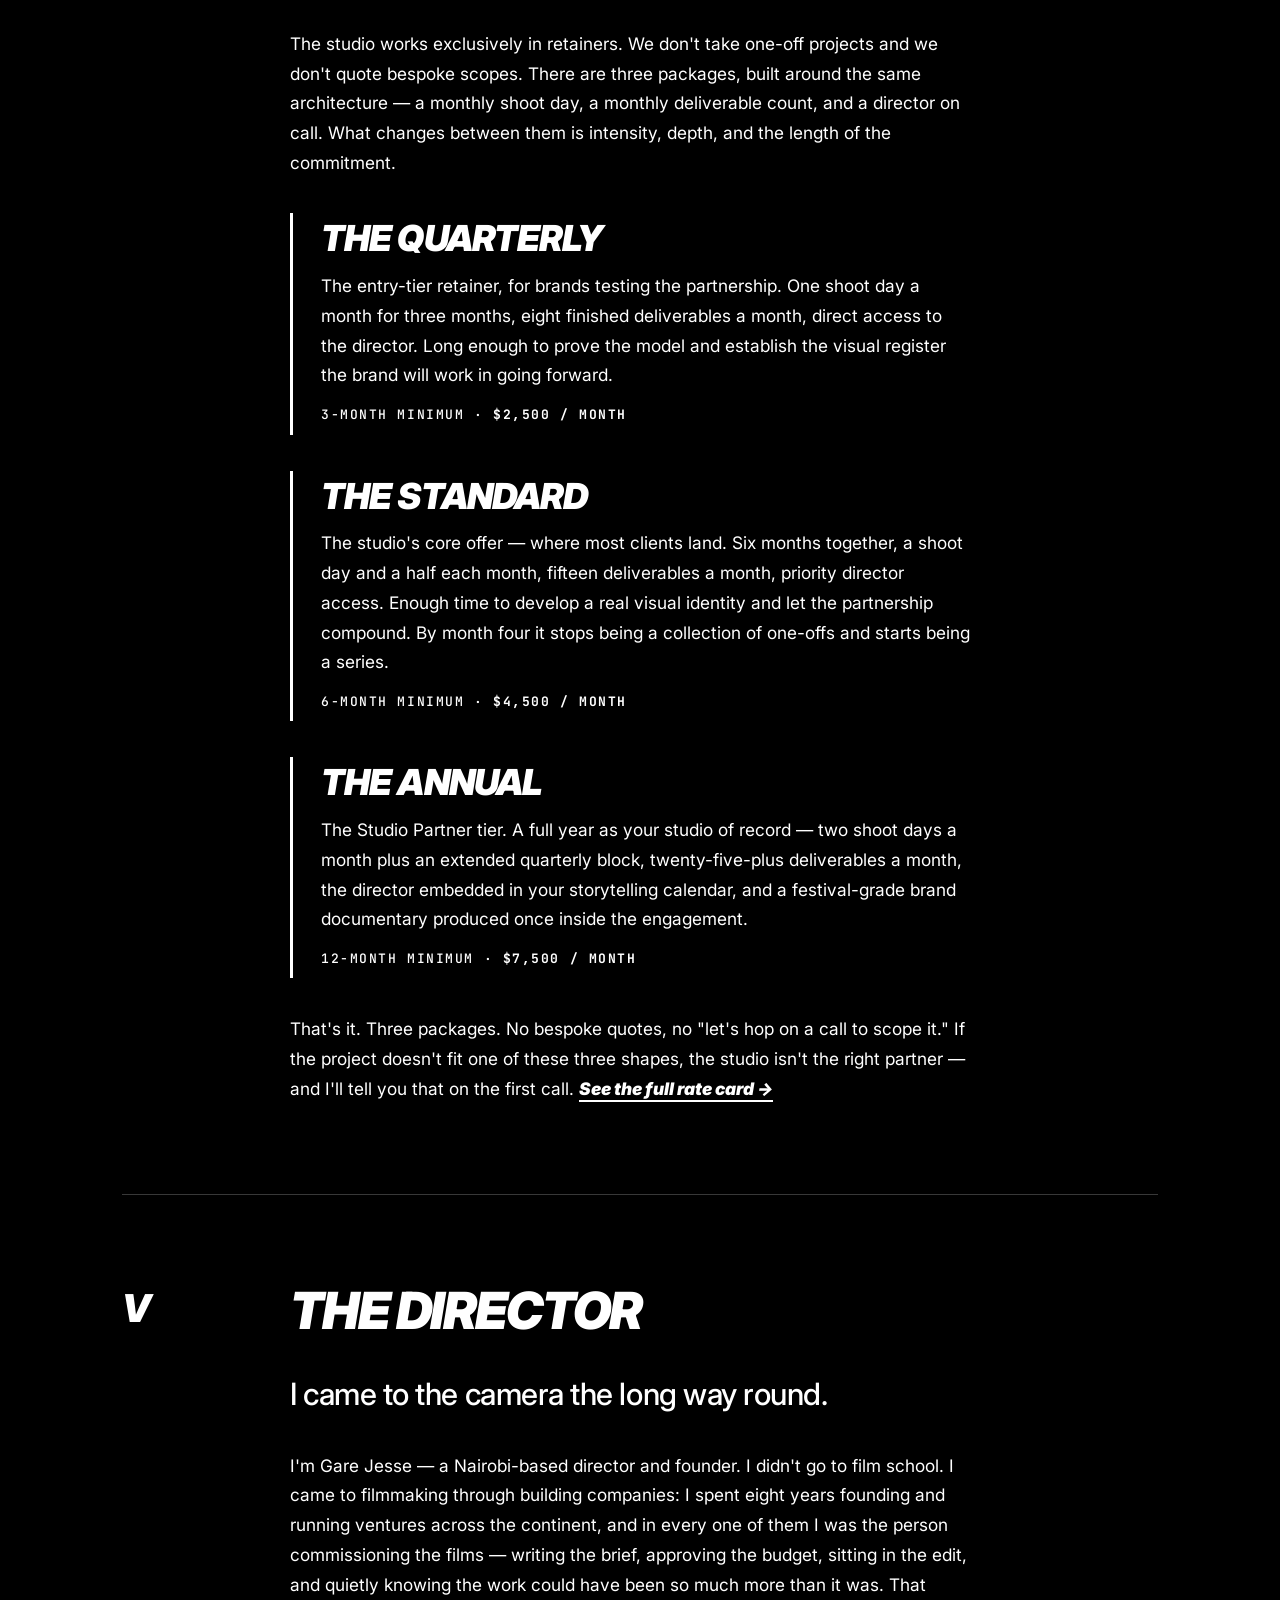
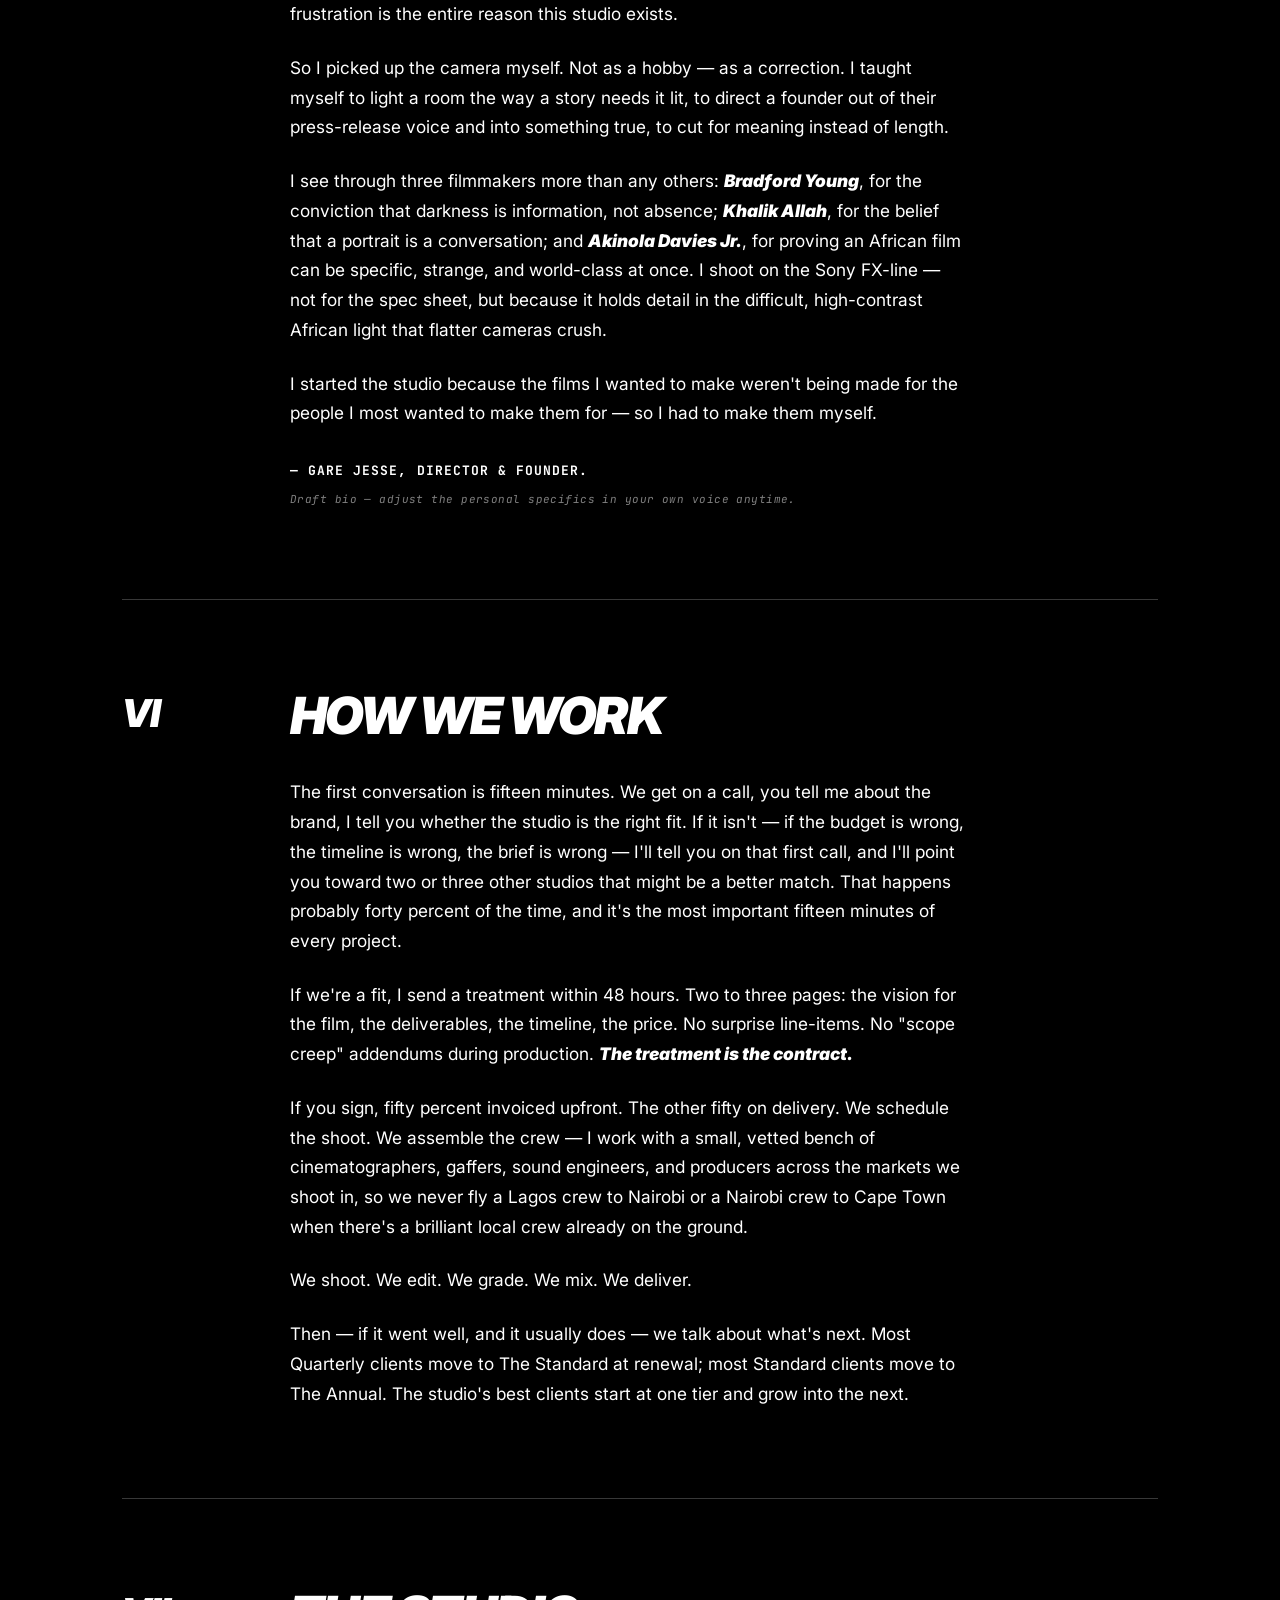
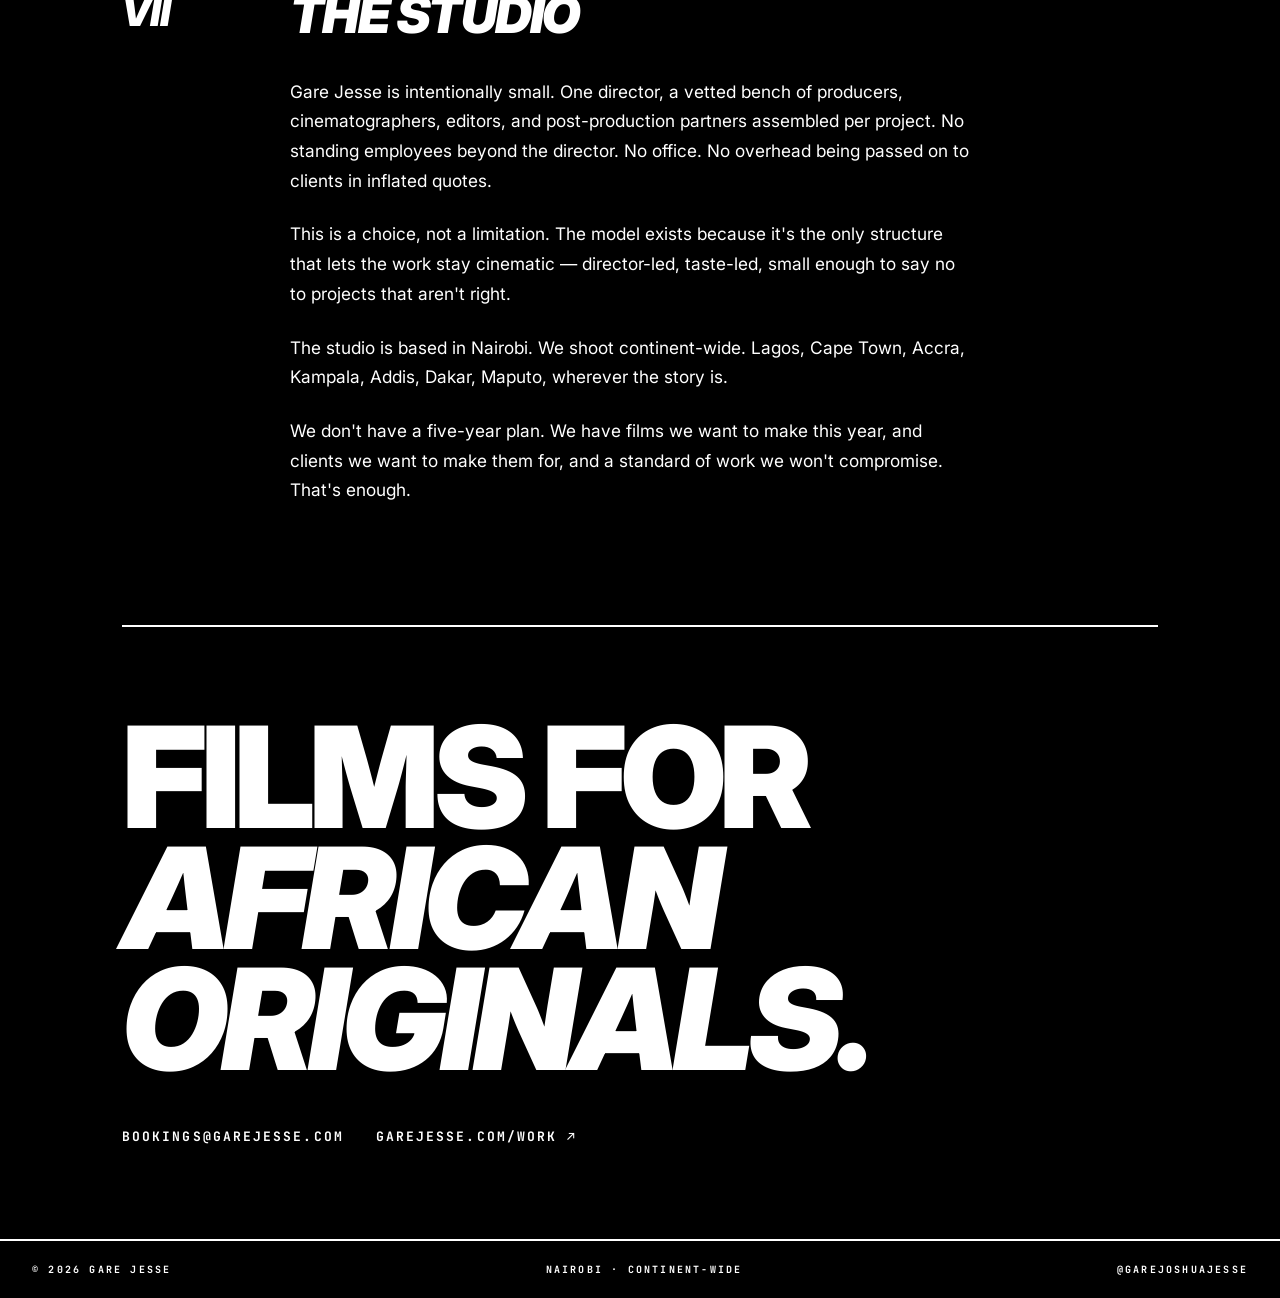
==== commit bfa8b16b: "Rebuild rate card to retainer model (Quarterly/Standard/Annual $2.5k/$4.5k/$7.5k, comparison table, " ====
--- a/about.html
+++ b/about.html
@@ -118,7 +118,7 @@
       <p>I refuse to make films that are <strong>committee-led.</strong> Every project at Gare Jesse is led by the director. Not handed down a chain of producers and account managers and creative directors and senior strategists, each adding their notes, each diluting the through-line, until what arrives at the edit suite is a Frankenstein's monster of compromises. If you hire the studio, you hire me. The treatment is mine. The shot list is mine. The cut is mine. That's the only way the work stays cinematic.</p>
       <p>I refuse to make films that lean on the <strong>visual clichés</strong> of African corporate storytelling. No slow-motion handshakes. No earnest voiceovers explaining what the company does. No drone establishing shots of a city skyline followed by a smash-cut to a smiling employee in a hard hat. These shots exist because they're safe, and the entire reason brands hire us is because they want to feel safe — but safety is the enemy of distinction. Safe films get watched once and forgotten. Distinctive films get shared.</p>
       <p>I refuse to compete on price with stock footage and AI-generated b-roll. The studio is small by design. Three productized offers. Pricing stated publicly. I take a finite number of projects per year because the alternative — taking everything that comes through the door — produces work I'm not proud of, and clients I can't serve well, and a studio that ends up being indistinguishable from every other corporate video house on the continent.</p>
-      <p>I refuse to ship work that isn't ready. The studio operates on a 3-week edit window for Founder Films, a 6-week window for Brand Documentaries. Inside those windows, I'd rather miss a deadline by 48 hours than ship a film that's not finished. Every client gets told this on the first call. The clients who hate that response self-select out, which is fine. The clients who exhale and say "thank you" are the clients who become Quarterly Partners.</p>
+      <p>I refuse to ship work that isn't ready. Every monthly batch delivers within a 3-week window of its shoot day. Inside that window, I'd rather miss a deadline by 48 hours than ship a film that's not finished. Every client gets told this on the first call. The clients who hate that response self-select out, which is fine. The clients who exhale and say "thank you" are the clients who renew.</p>
     </div>
   </section>
 
@@ -129,27 +129,27 @@
     <div class="chap-num"><span data-kinetic>IV</span></div>
     <div class="chap-body">
       <h2 class="chap-title">The work</h2>
-      <p>The studio works across three offers, productized so the craft stays sharp and the studio stays small.</p>
+      <p>The studio works exclusively in retainers. We don't take one-off projects and we don't quote bespoke scopes. There are three packages, built around the same architecture — a monthly shoot day, a monthly deliverable count, and a director on call. What changes between them is intensity, depth, and the length of the commitment.</p>
 
       <div class="offer">
-        <h3 class="offer-name">Founder Films</h3>
-        <p>Single-day cinematic shoots. We arrive at six AM. We light a room. We sit a founder down. And we have a conversation — not a script — about what they're building and why, what scared them last year and what scares them now, what they think the work will mean in ten years if it works. We shoot for eight to ten hours. We leave with a hero film, three to five social cutdowns, and a portrait series the founder can use across every channel for the next year.</p>
-        <p class="offer-terms">Three-week delivery · <strong>from $7,500</strong></p>
+        <h3 class="offer-name">The Quarterly</h3>
+        <p>The entry-tier retainer, for brands testing the partnership. One shoot day a month for three months, eight finished deliverables a month, direct access to the director. Long enough to prove the model and establish the visual register the brand will work in going forward.</p>
+        <p class="offer-terms">3-month minimum · <strong>$2,500 / month</strong></p>
       </div>
 
       <div class="offer">
-        <h3 class="offer-name">Quarterly Partnerships</h3>
-        <p>The studio's MRR engine. One shoot day per month for six months. Ongoing edit support between shoots. The director on retainer. This is for brands that have stopped thinking about content as a campaign and started thinking about it as an operating rhythm — the brands shipping product updates monthly, the foundations running programs quarterly, the institutions whose stories evolve in real-time.</p>
-        <p class="offer-terms">Six-month minimum · <strong>from $7,500 / month</strong></p>
+        <h3 class="offer-name">The Standard</h3>
+        <p>The studio's core offer — where most clients land. Six months together, a shoot day and a half each month, fifteen deliverables a month, priority director access. Enough time to develop a real visual identity and let the partnership compound. By month four it stops being a collection of one-offs and starts being a series.</p>
+        <p class="offer-terms">6-month minimum · <strong>$4,500 / month</strong></p>
       </div>
 
       <div class="offer">
-        <h3 class="offer-name">Brand Documentaries</h3>
-        <p>The prestige offer. Multi-day shoots. Five-to-eight-minute films. Crew on location. Original score. Color grade in DaVinci, sound mix in a proper studio. These are the films you commission once a year and play at your investor day and submit to film festivals and frame stills from for the website. They're the work the rest of the studio's reputation will be built on.</p>
-        <p class="offer-terms">Three months · <strong>from $35,000</strong></p>
+        <h3 class="offer-name">The Annual</h3>
+        <p>The Studio Partner tier. A full year as your studio of record — two shoot days a month plus an extended quarterly block, twenty-five-plus deliverables a month, the director embedded in your storytelling calendar, and a festival-grade brand documentary produced once inside the engagement.</p>
+        <p class="offer-terms">12-month minimum · <strong>$7,500 / month</strong></p>
       </div>
 
-      <p>That's it. Three offers. No bespoke quotes, no "let's hop on a call to scope it." If the project doesn't fit one of these three shapes, the studio isn't the right partner.</p>
+      <p>That's it. Three packages. No bespoke quotes, no "let's hop on a call to scope it." If the project doesn't fit one of these three shapes, the studio isn't the right partner — and I'll tell you that on the first call. <a href="rate-card.html" class="inline-link">See the full rate card →</a></p>
     </div>
   </section>
 
@@ -180,7 +180,7 @@
       <p>If we're a fit, I send a treatment within 48 hours. Two to three pages: the vision for the film, the deliverables, the timeline, the price. No surprise line-items. No "scope creep" addendums during production. <em>The treatment is the contract.</em></p>
       <p>If you sign, fifty percent invoiced upfront. The other fifty on delivery. We schedule the shoot. We assemble the crew — I work with a small, vetted bench of cinematographers, gaffers, sound engineers, and producers across the markets we shoot in, so we never fly a Lagos crew to Nairobi or a Nairobi crew to Cape Town when there's a brilliant local crew already on the ground.</p>
       <p>We shoot. We edit. We grade. We mix. We deliver.</p>
-      <p>Then — if it went well, and it usually does — we have a conversation about what comes next. Quarterly Partnership. Another founder portrait. A documentary. The studio's best clients hire us once and then keep hiring us.</p>
+      <p>Then — if it went well, and it usually does — we talk about what's next. Most Quarterly clients move to The Standard at renewal; most Standard clients move to The Annual. The studio's best clients start at one tier and grow into the next.</p>
     </div>
   </section>
 
--- a/about.css
+++ b/about.css
@@ -140,3 +140,7 @@
 /* ============== KINETIC primitives ============== */
 .kx{display:inline-block;opacity:.3}
 [data-boot]{visibility:hidden}
+
+/* Inline link in essay body */
+.inline-link{font-weight:900;font-style:italic;border-bottom:2px solid currentColor;padding-bottom:1px;transition:opacity .25s}
+.inline-link:hover{opacity:.6}
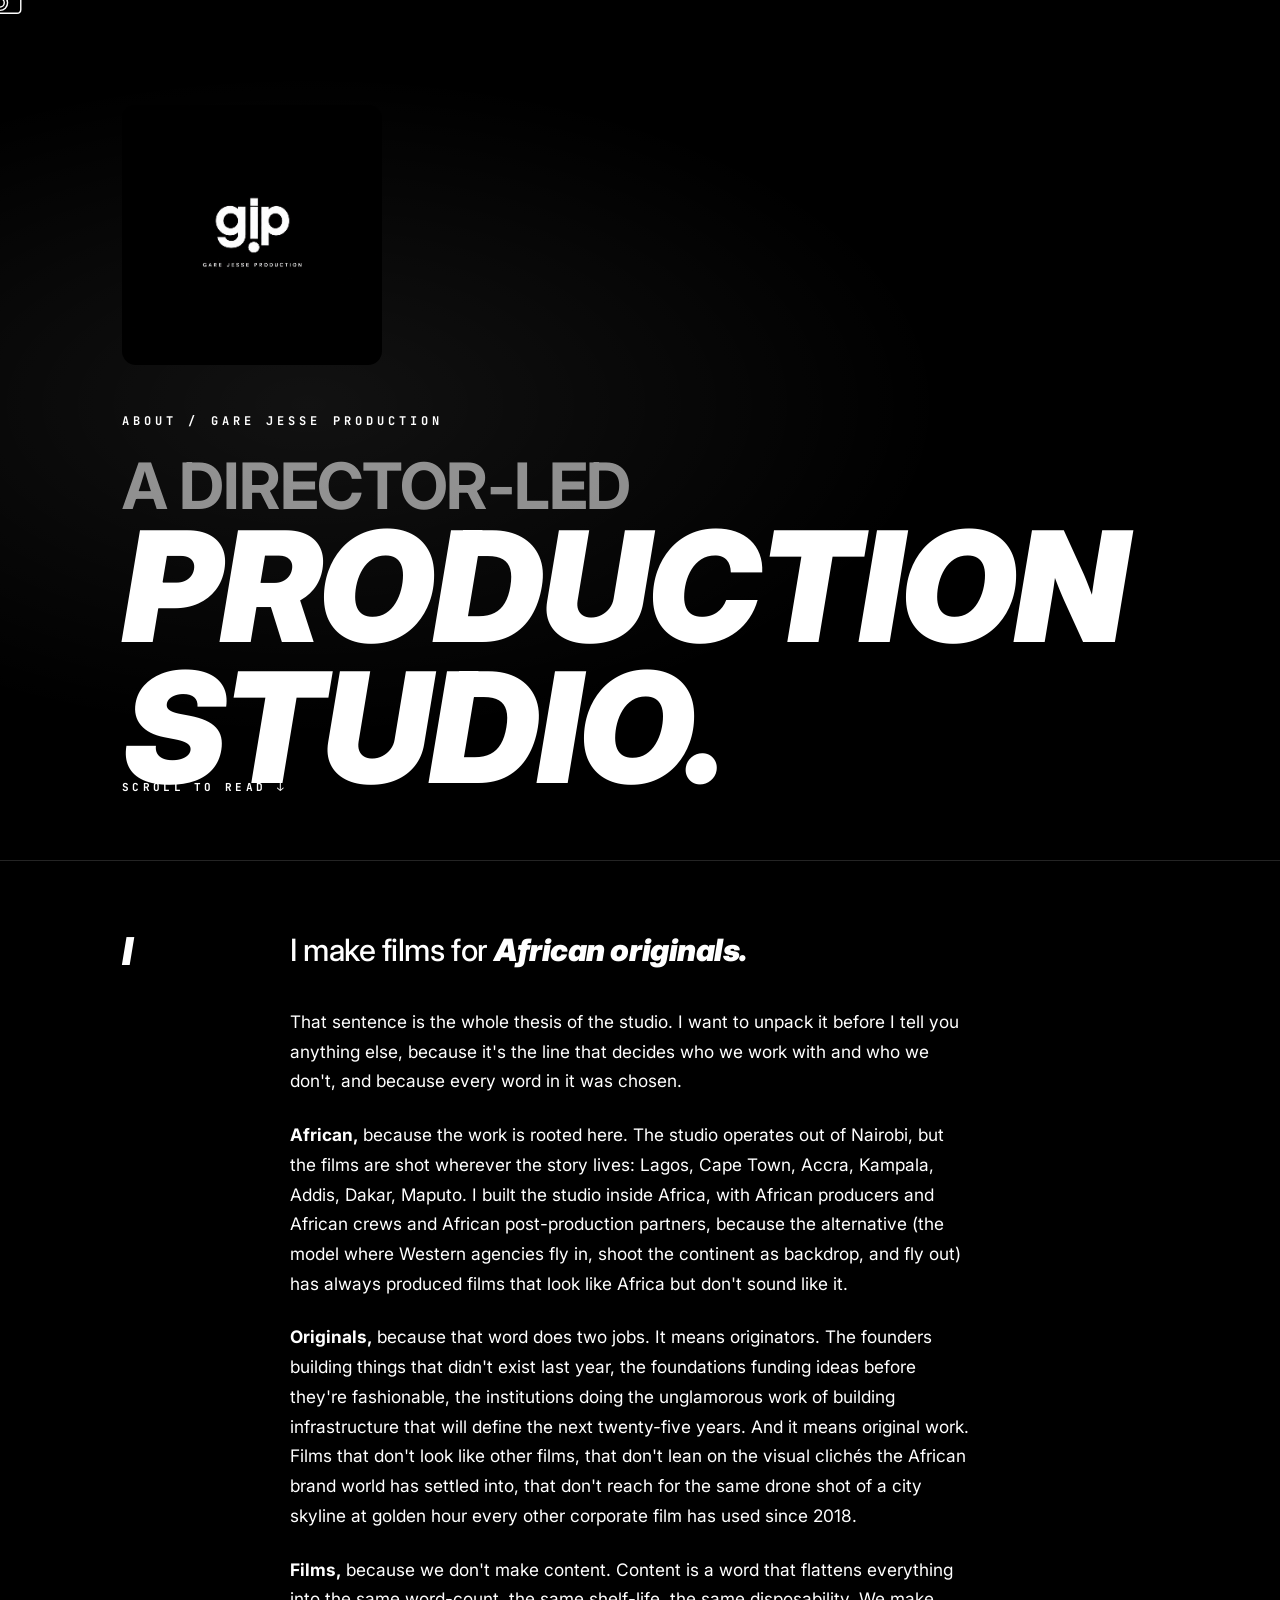
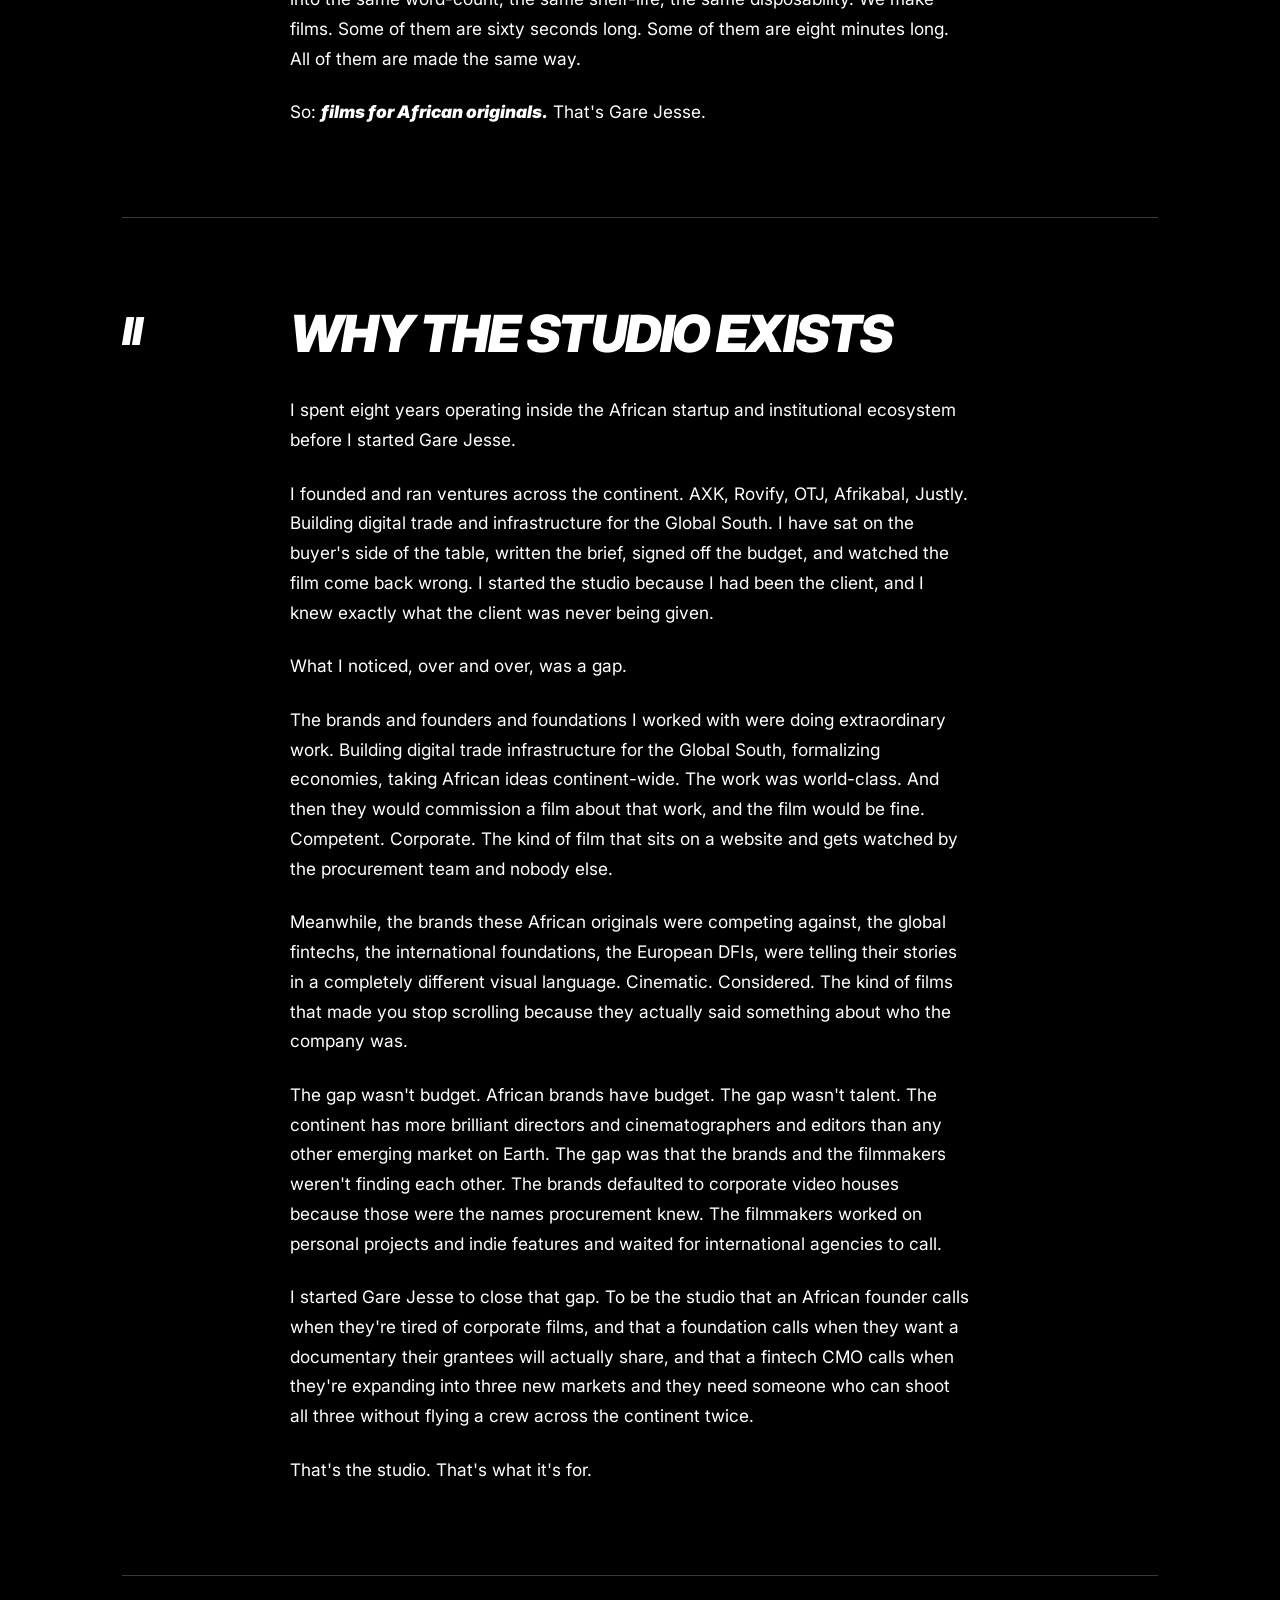
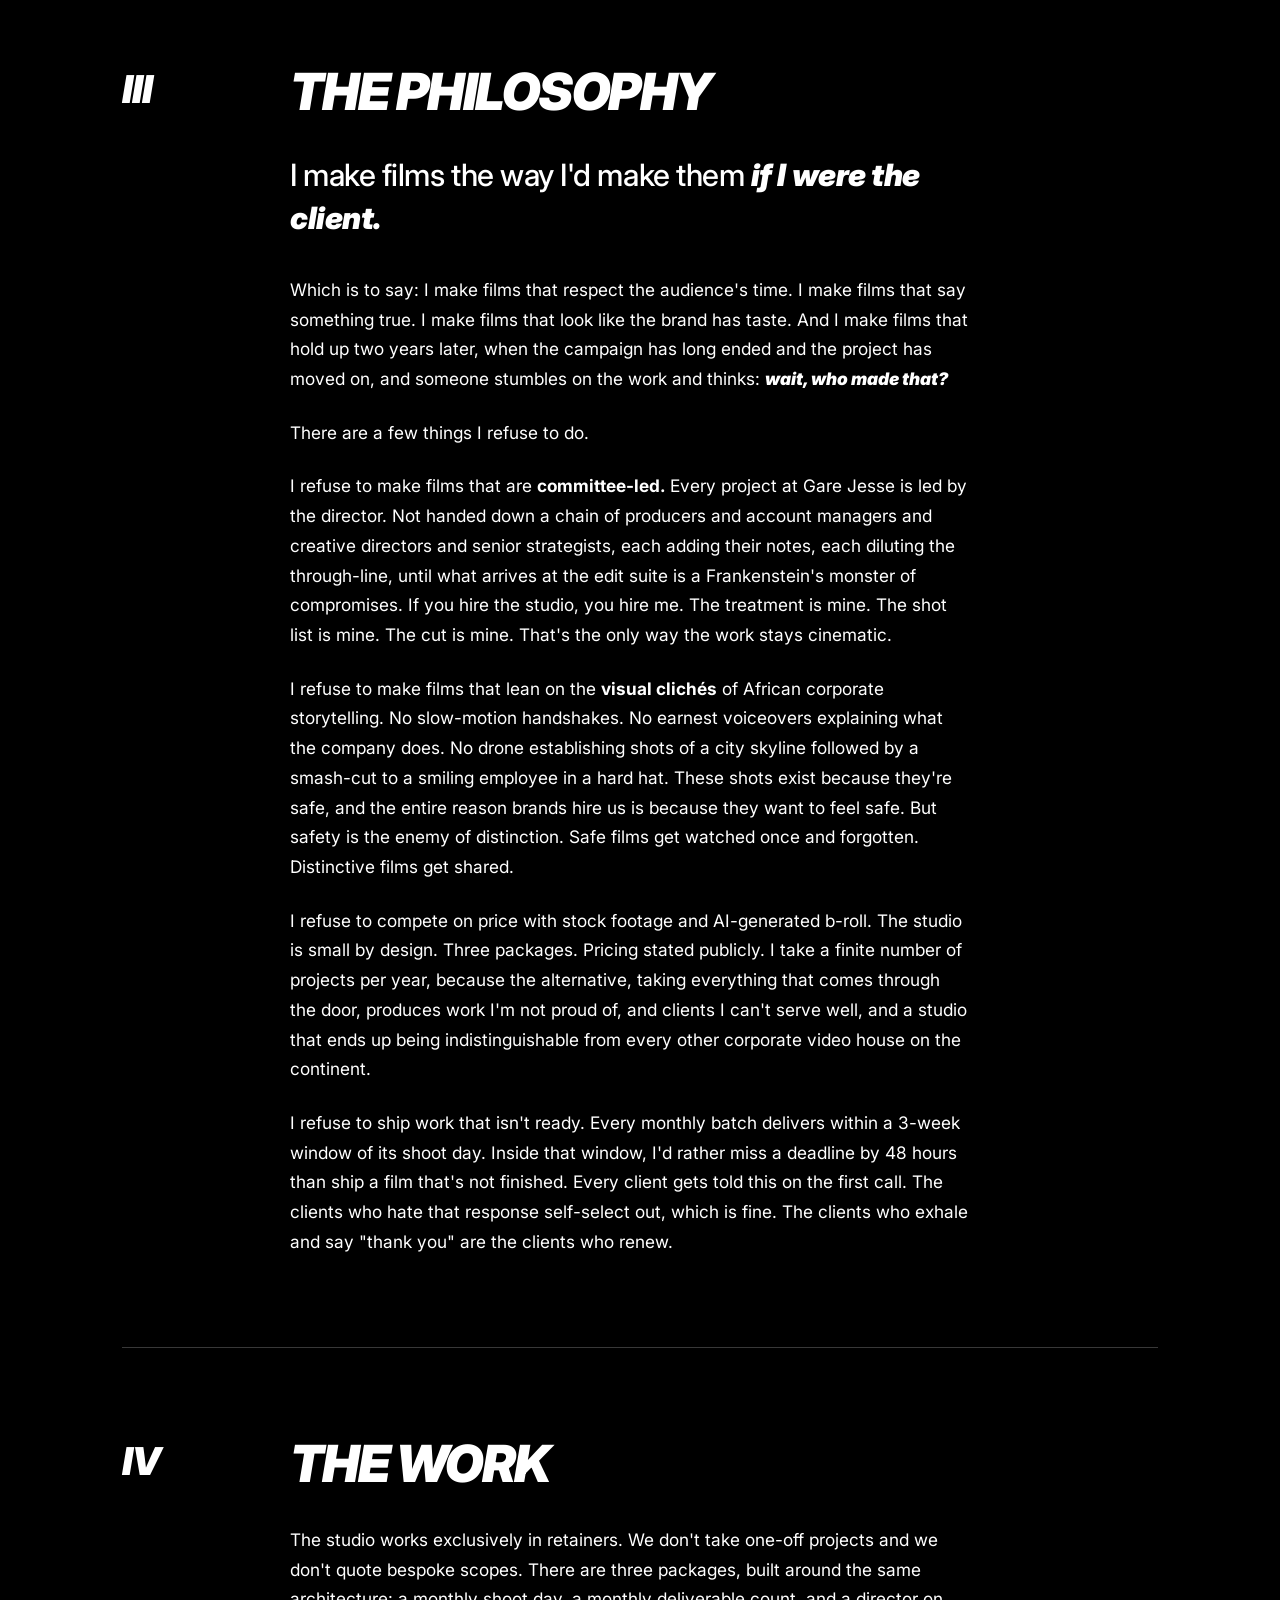
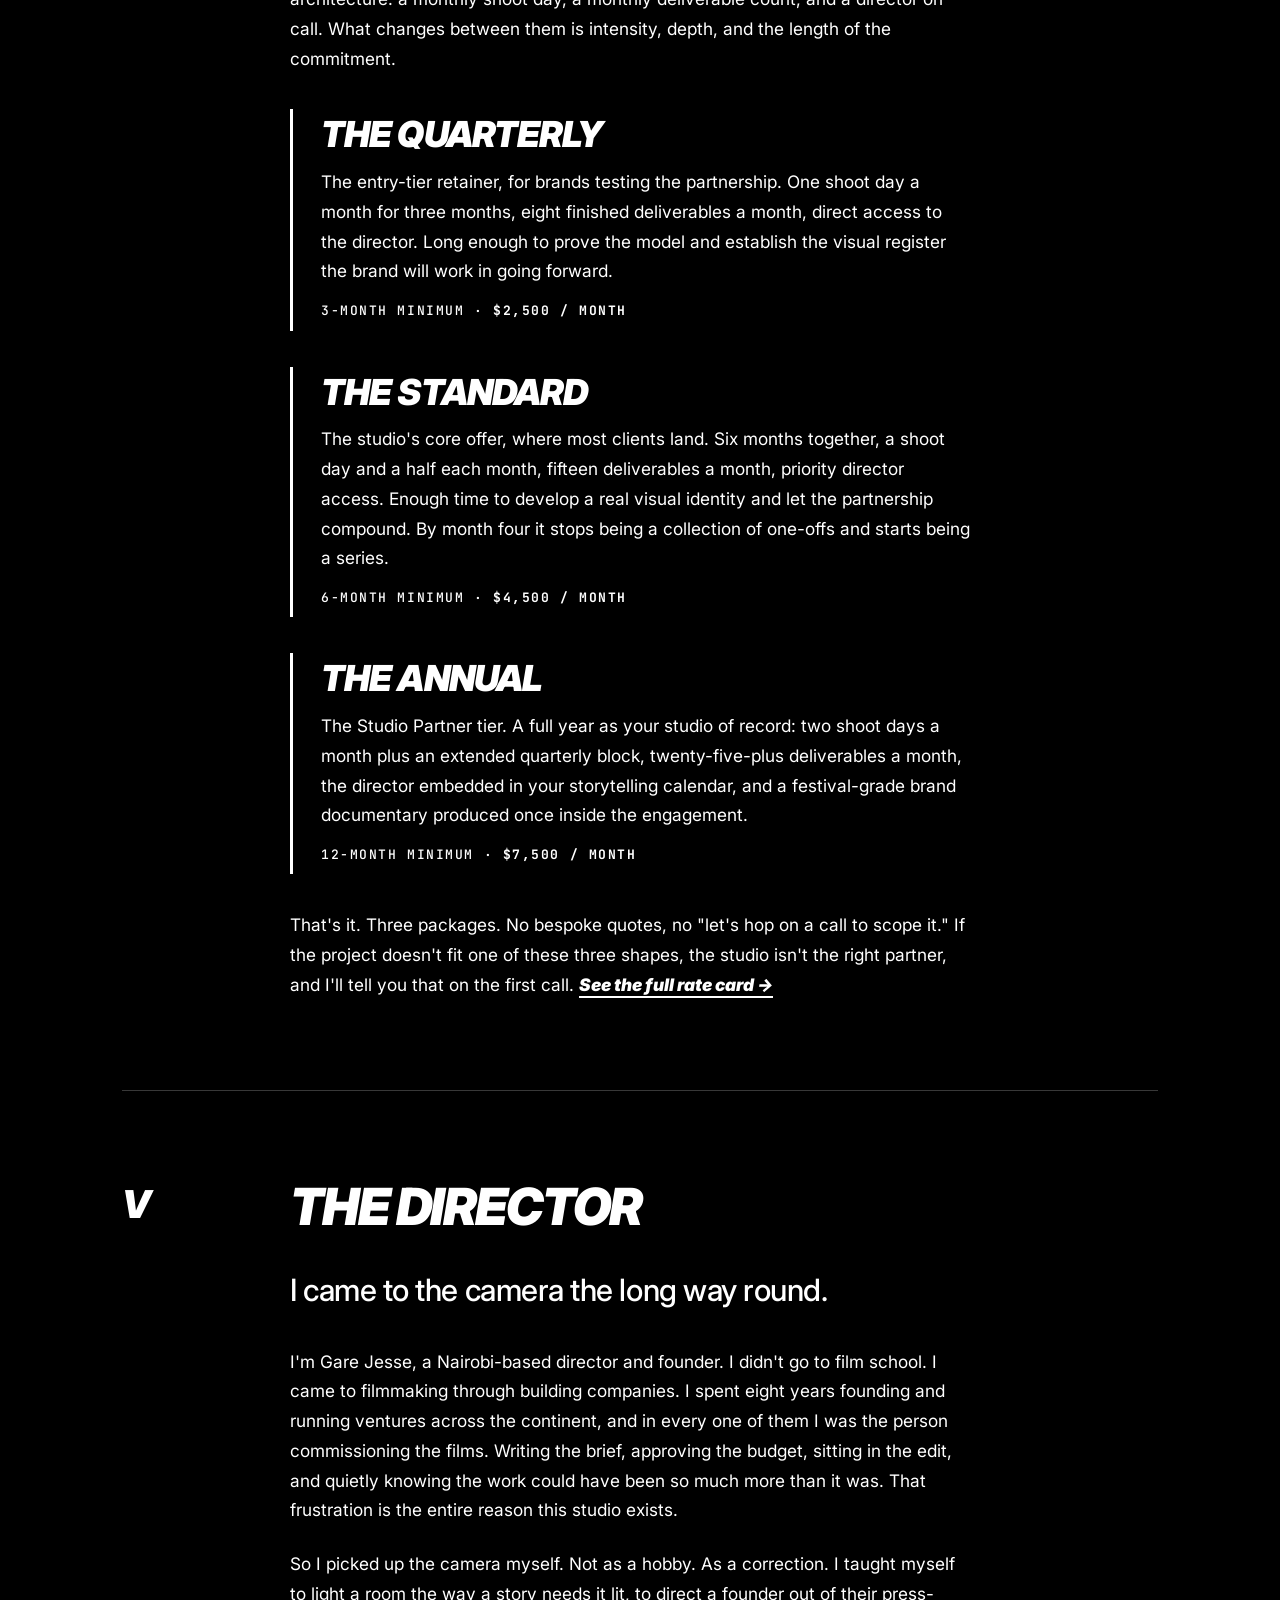
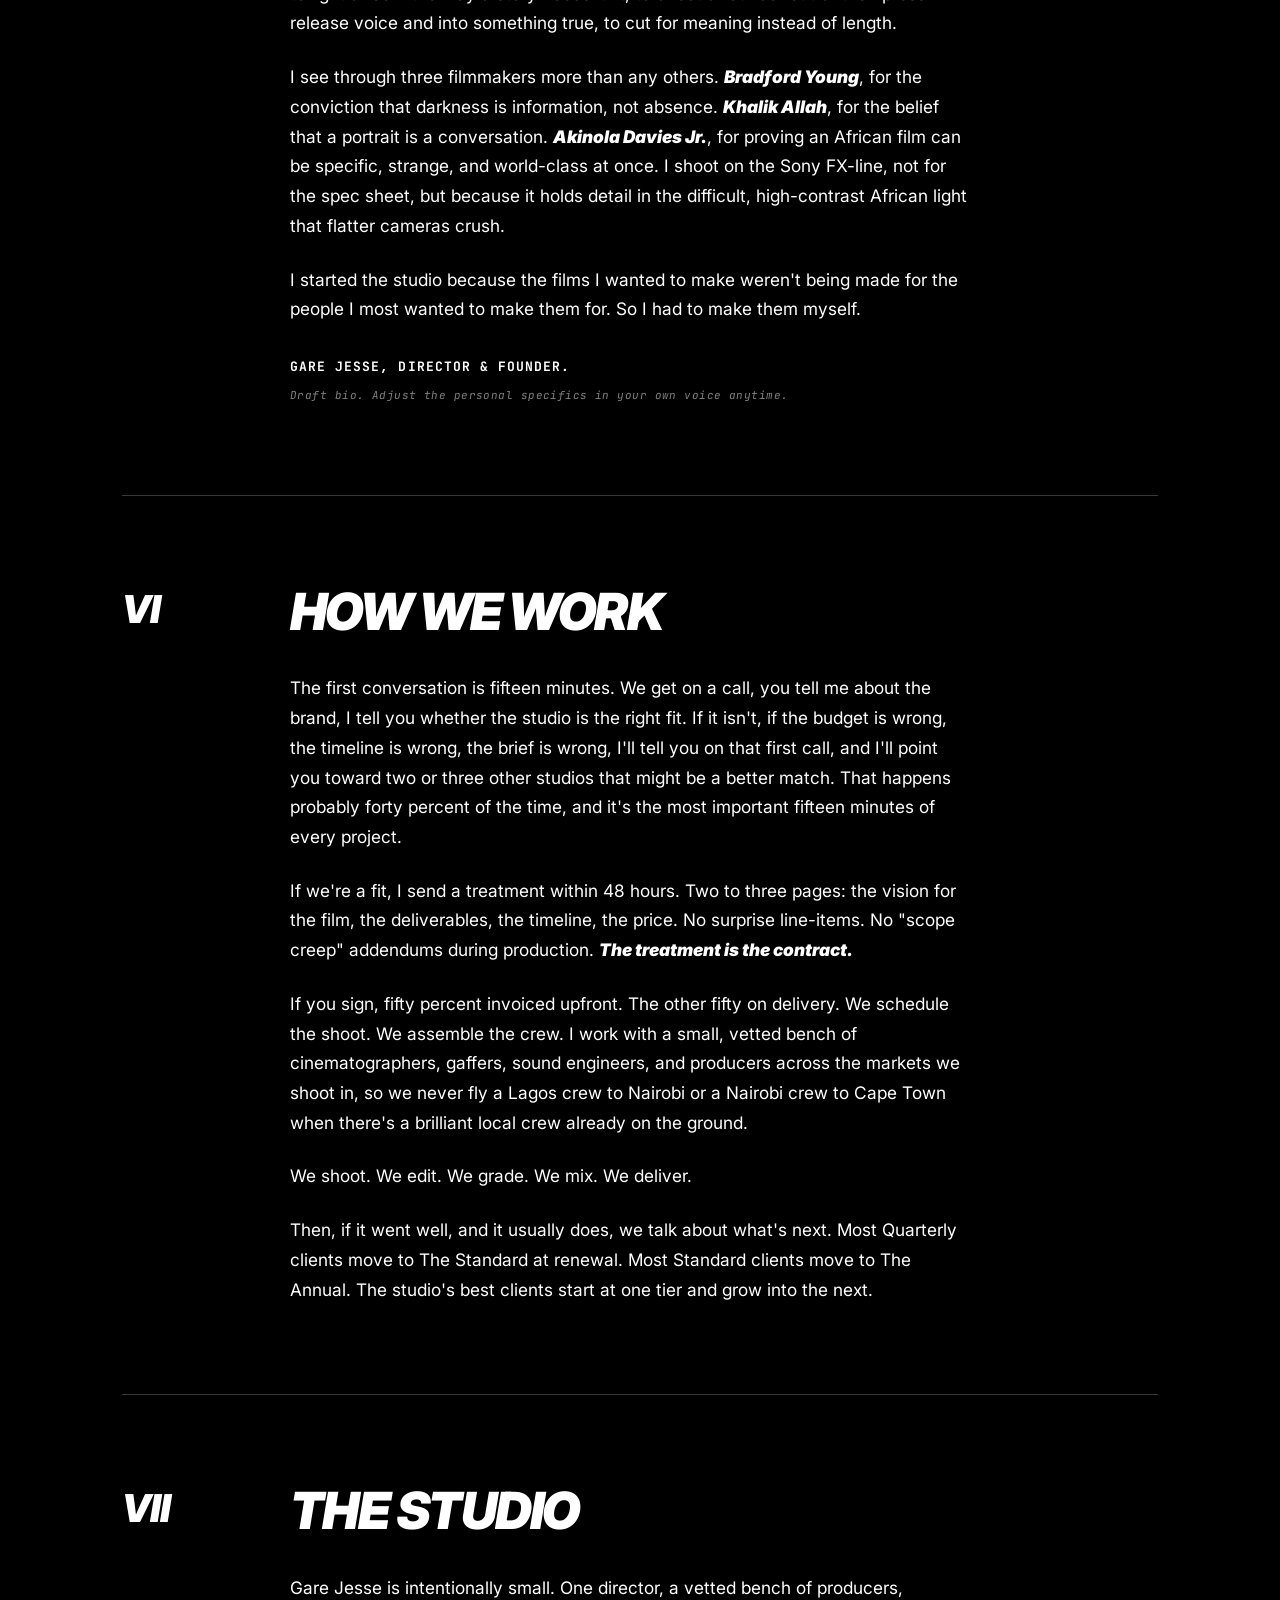
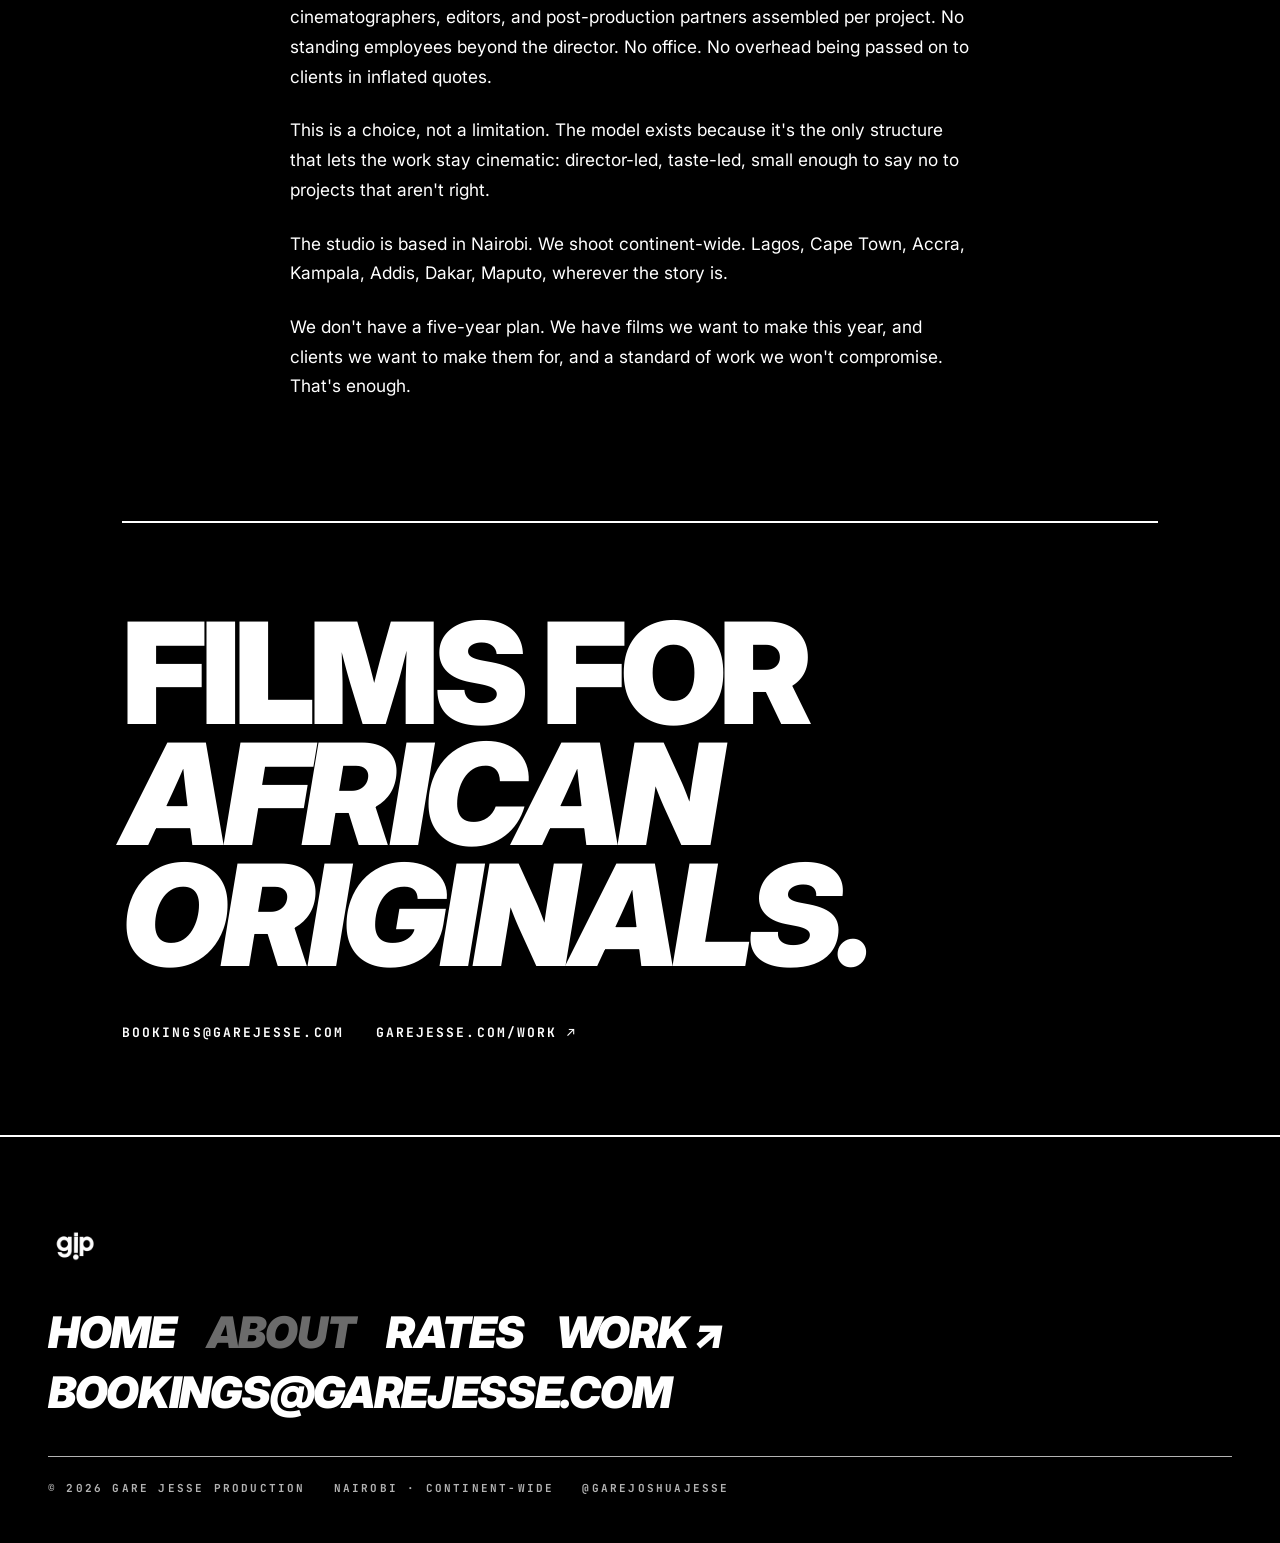
==== commit 53608d6c: "About: remove all em-dashes (rewrote copy with natural punctuation, less AI-tell); remove top nav, m" ====
--- a/about.html
+++ b/about.html
@@ -3,21 +3,21 @@
 <head>
 <meta charset="UTF-8" />
 <meta name="viewport" content="width=device-width, initial-scale=1.0" />
-<title>About — Gare Jesse Production, a director-led film studio in Nairobi</title>
-<meta name="description" content="Gare Jesse Production is a director-led film studio in Nairobi. Founder films, quarterly partnerships and brand documentaries for African originals — shot continent-wide." />
+<title>About / Gare Jesse Production, a director-led film studio in Nairobi</title>
+<meta name="description" content="Gare Jesse Production is a director-led film studio in Nairobi. Retainer film partnerships for African originals, shot continent-wide." />
 <link rel="canonical" href="https://garejesse.com/about.html" />
 <link rel="icon" type="image/png" href="logo.png" />
 <link rel="apple-touch-icon" href="logo.png" />
 <meta property="og:type" content="website" />
 <meta property="og:site_name" content="Gare Jesse Production" />
-<meta property="og:title" content="GARE JESSE — About" />
+<meta property="og:title" content="Gare Jesse Production · About" />
 <meta property="og:description" content="A director-led production studio. Films for African originals." />
 <meta property="og:url" content="https://garejesse.com/about.html" />
 <meta property="og:image" content="https://garejesse.com/og.jpg" />
 <meta property="og:image:width" content="1200" />
 <meta property="og:image:height" content="630" />
 <meta name="twitter:card" content="summary_large_image" />
-<meta name="twitter:title" content="GARE JESSE — About" />
+<meta name="twitter:title" content="Gare Jesse Production · About" />
 <meta name="twitter:description" content="A director-led production studio. Films for African originals." />
 <meta name="twitter:image" content="https://garejesse.com/og.jpg" />
 <meta name="theme-color" content="#000000" />
@@ -44,18 +44,6 @@
 
 <div class="scroll-prog" id="scrollProg"></div>
 
-<!-- Nav -->
-<header class="nav">
-  <a class="brand" href="/" data-hover aria-label="Gare Jesse Production">
-    <img src="logo.png" alt="Gare Jesse Production" />
-  </a>
-  <nav class="nav-pills" aria-label="Pages">
-    <a href="about.html" class="pill active" data-hover>ABOUT</a>
-    <a href="https://work.garejesse.com" target="_blank" rel="noopener" class="pill" data-hover>WORK ↗</a>
-    <a href="rate-card.html" class="pill" data-hover>RATE CARD →</a>
-  </nav>
-</header>
-
 <span class="lb lb-bottom" aria-hidden="true"></span>
 
 <main class="essay">
@@ -64,7 +52,7 @@
   <header class="masthead">
     <div class="mast-glow" aria-hidden="true"></div>
     <img src="logo-full.jpg" alt="Gare Jesse Production" class="mast-logo" />
-    <p class="kicker" data-kx-hover>ABOUT — GARE JESSE PRODUCTION</p>
+    <p class="kicker" data-kx-hover>ABOUT / GARE JESSE PRODUCTION</p>
     <h1 class="lede">
       <span class="lede-sm">A director-led</span>
       <span class="lede-lg"><em>production studio.</em></span>
@@ -77,9 +65,9 @@
     <div class="chap-num"><span data-kinetic>I</span></div>
     <div class="chap-body">
       <p class="opening">I make films for <em>African originals.</em></p>
-      <p>That sentence is the whole thesis of the studio, and I want to unpack it before I tell you anything else — because it's the line that decides who we work with and who we don't, and because every word in it was chosen.</p>
-      <p><strong>African,</strong> because the work is rooted here. The studio operates out of Nairobi, but the films are shot wherever the story lives — Lagos, Cape Town, Accra, Kampala, Addis, Dakar, Maputo. I built the studio inside Africa, with African producers and African crews and African post-production partners, because the alternative — the model where Western agencies fly in, shoot the continent as backdrop, and fly out — has always produced films that look like Africa but don't sound like it.</p>
-      <p><strong>Originals,</strong> because that word does two jobs. It means originators — the founders building things that didn't exist last year, the foundations funding ideas before they're fashionable, the institutions doing the unglamorous work of building infrastructure that will define the next twenty-five years. And it means original work — films that don't look like other films, that don't lean on the visual clichés the African brand world has settled into, that don't reach for the same drone shot of a city skyline at golden hour every other corporate film has used since 2018.</p>
+      <p>That sentence is the whole thesis of the studio. I want to unpack it before I tell you anything else, because it's the line that decides who we work with and who we don't, and because every word in it was chosen.</p>
+      <p><strong>African,</strong> because the work is rooted here. The studio operates out of Nairobi, but the films are shot wherever the story lives: Lagos, Cape Town, Accra, Kampala, Addis, Dakar, Maputo. I built the studio inside Africa, with African producers and African crews and African post-production partners, because the alternative (the model where Western agencies fly in, shoot the continent as backdrop, and fly out) has always produced films that look like Africa but don't sound like it.</p>
+      <p><strong>Originals,</strong> because that word does two jobs. It means originators. The founders building things that didn't exist last year, the foundations funding ideas before they're fashionable, the institutions doing the unglamorous work of building infrastructure that will define the next twenty-five years. And it means original work. Films that don't look like other films, that don't lean on the visual clichés the African brand world has settled into, that don't reach for the same drone shot of a city skyline at golden hour every other corporate film has used since 2018.</p>
       <p><strong>Films,</strong> because we don't make content. Content is a word that flattens everything into the same word-count, the same shelf-life, the same disposability. We make films. Some of them are sixty seconds long. Some of them are eight minutes long. All of them are made the same way.</p>
       <p>So: <em>films for African originals.</em> That's Gare Jesse.</p>
     </div>
@@ -94,12 +82,12 @@
       <h2 class="chap-title">Why the studio exists</h2>
       <p>I spent eight years operating inside the African startup and institutional ecosystem before I started Gare Jesse.</p>
 
-      <p>I founded and ran ventures across the continent — AXK, Rovify, OTJ, Afrikabal, Justly — building digital trade and infrastructure for the Global South. I have sat on the buyer's side of the table, written the brief, signed off the budget, and watched the film come back wrong. I started the studio because I had been the client, and I knew exactly what the client was never being given.</p>
+      <p>I founded and ran ventures across the continent. AXK, Rovify, OTJ, Afrikabal, Justly. Building digital trade and infrastructure for the Global South. I have sat on the buyer's side of the table, written the brief, signed off the budget, and watched the film come back wrong. I started the studio because I had been the client, and I knew exactly what the client was never being given.</p>
 
       <p>What I noticed, over and over, was a gap.</p>
-      <p>The brands and founders and foundations I worked with were doing extraordinary work — building digital trade infrastructure for the Global South, formalizing economies, taking African ideas continent-wide. The work was world-class. And then they would commission a film about that work, and the film would be… fine. Competent. Corporate. The kind of film that sits on a website and gets watched by the procurement team and nobody else.</p>
-      <p>Meanwhile, the brands these African originals were competing against — the global fintechs, the international foundations, the European DFIs — were telling their stories in a completely different visual language. Cinematic. Considered. The kind of films that made you stop scrolling because they actually said something about who the company was.</p>
-      <p>The gap wasn't budget. African brands have budget. The gap wasn't talent — the continent has more brilliant directors and cinematographers and editors than any other emerging market on Earth. The gap was that the brands and the filmmakers weren't finding each other. The brands defaulted to corporate video houses because those were the names procurement knew. The filmmakers worked on personal projects and indie features and waited for international agencies to call.</p>
+      <p>The brands and founders and foundations I worked with were doing extraordinary work. Building digital trade infrastructure for the Global South, formalizing economies, taking African ideas continent-wide. The work was world-class. And then they would commission a film about that work, and the film would be fine. Competent. Corporate. The kind of film that sits on a website and gets watched by the procurement team and nobody else.</p>
+      <p>Meanwhile, the brands these African originals were competing against, the global fintechs, the international foundations, the European DFIs, were telling their stories in a completely different visual language. Cinematic. Considered. The kind of films that made you stop scrolling because they actually said something about who the company was.</p>
+      <p>The gap wasn't budget. African brands have budget. The gap wasn't talent. The continent has more brilliant directors and cinematographers and editors than any other emerging market on Earth. The gap was that the brands and the filmmakers weren't finding each other. The brands defaulted to corporate video houses because those were the names procurement knew. The filmmakers worked on personal projects and indie features and waited for international agencies to call.</p>
       <p>I started Gare Jesse to close that gap. To be the studio that an African founder calls when they're tired of corporate films, and that a foundation calls when they want a documentary their grantees will actually share, and that a fintech CMO calls when they're expanding into three new markets and they need someone who can shoot all three without flying a crew across the continent twice.</p>
       <p>That's the studio. That's what it's for.</p>
     </div>
@@ -113,11 +101,11 @@
     <div class="chap-body">
       <h2 class="chap-title">The philosophy</h2>
       <p class="opening">I make films the way I'd make them <em>if I were the client.</em></p>
-      <p>Which is to say: I make films that respect the audience's time. I make films that say something true. I make films that look like the brand has taste. And I make films that hold up two years later, when the campaign has long ended and the project has moved on, and someone stumbles on the work and thinks — <em>wait, who made that?</em></p>
+      <p>Which is to say: I make films that respect the audience's time. I make films that say something true. I make films that look like the brand has taste. And I make films that hold up two years later, when the campaign has long ended and the project has moved on, and someone stumbles on the work and thinks: <em>wait, who made that?</em></p>
       <p>There are a few things I refuse to do.</p>
       <p>I refuse to make films that are <strong>committee-led.</strong> Every project at Gare Jesse is led by the director. Not handed down a chain of producers and account managers and creative directors and senior strategists, each adding their notes, each diluting the through-line, until what arrives at the edit suite is a Frankenstein's monster of compromises. If you hire the studio, you hire me. The treatment is mine. The shot list is mine. The cut is mine. That's the only way the work stays cinematic.</p>
-      <p>I refuse to make films that lean on the <strong>visual clichés</strong> of African corporate storytelling. No slow-motion handshakes. No earnest voiceovers explaining what the company does. No drone establishing shots of a city skyline followed by a smash-cut to a smiling employee in a hard hat. These shots exist because they're safe, and the entire reason brands hire us is because they want to feel safe — but safety is the enemy of distinction. Safe films get watched once and forgotten. Distinctive films get shared.</p>
-      <p>I refuse to compete on price with stock footage and AI-generated b-roll. The studio is small by design. Three productized offers. Pricing stated publicly. I take a finite number of projects per year because the alternative — taking everything that comes through the door — produces work I'm not proud of, and clients I can't serve well, and a studio that ends up being indistinguishable from every other corporate video house on the continent.</p>
+      <p>I refuse to make films that lean on the <strong>visual clichés</strong> of African corporate storytelling. No slow-motion handshakes. No earnest voiceovers explaining what the company does. No drone establishing shots of a city skyline followed by a smash-cut to a smiling employee in a hard hat. These shots exist because they're safe, and the entire reason brands hire us is because they want to feel safe. But safety is the enemy of distinction. Safe films get watched once and forgotten. Distinctive films get shared.</p>
+      <p>I refuse to compete on price with stock footage and AI-generated b-roll. The studio is small by design. Three packages. Pricing stated publicly. I take a finite number of projects per year, because the alternative, taking everything that comes through the door, produces work I'm not proud of, and clients I can't serve well, and a studio that ends up being indistinguishable from every other corporate video house on the continent.</p>
       <p>I refuse to ship work that isn't ready. Every monthly batch delivers within a 3-week window of its shoot day. Inside that window, I'd rather miss a deadline by 48 hours than ship a film that's not finished. Every client gets told this on the first call. The clients who hate that response self-select out, which is fine. The clients who exhale and say "thank you" are the clients who renew.</p>
     </div>
   </section>
@@ -129,7 +117,7 @@
     <div class="chap-num"><span data-kinetic>IV</span></div>
     <div class="chap-body">
       <h2 class="chap-title">The work</h2>
-      <p>The studio works exclusively in retainers. We don't take one-off projects and we don't quote bespoke scopes. There are three packages, built around the same architecture — a monthly shoot day, a monthly deliverable count, and a director on call. What changes between them is intensity, depth, and the length of the commitment.</p>
+      <p>The studio works exclusively in retainers. We don't take one-off projects and we don't quote bespoke scopes. There are three packages, built around the same architecture: a monthly shoot day, a monthly deliverable count, and a director on call. What changes between them is intensity, depth, and the length of the commitment.</p>
 
       <div class="offer">
         <h3 class="offer-name">The Quarterly</h3>
@@ -139,17 +127,17 @@
 
       <div class="offer">
         <h3 class="offer-name">The Standard</h3>
-        <p>The studio's core offer — where most clients land. Six months together, a shoot day and a half each month, fifteen deliverables a month, priority director access. Enough time to develop a real visual identity and let the partnership compound. By month four it stops being a collection of one-offs and starts being a series.</p>
+        <p>The studio's core offer, where most clients land. Six months together, a shoot day and a half each month, fifteen deliverables a month, priority director access. Enough time to develop a real visual identity and let the partnership compound. By month four it stops being a collection of one-offs and starts being a series.</p>
         <p class="offer-terms">6-month minimum · <strong>$4,500 / month</strong></p>
       </div>
 
       <div class="offer">
         <h3 class="offer-name">The Annual</h3>
-        <p>The Studio Partner tier. A full year as your studio of record — two shoot days a month plus an extended quarterly block, twenty-five-plus deliverables a month, the director embedded in your storytelling calendar, and a festival-grade brand documentary produced once inside the engagement.</p>
+        <p>The Studio Partner tier. A full year as your studio of record: two shoot days a month plus an extended quarterly block, twenty-five-plus deliverables a month, the director embedded in your storytelling calendar, and a festival-grade brand documentary produced once inside the engagement.</p>
         <p class="offer-terms">12-month minimum · <strong>$7,500 / month</strong></p>
       </div>
 
-      <p>That's it. Three packages. No bespoke quotes, no "let's hop on a call to scope it." If the project doesn't fit one of these three shapes, the studio isn't the right partner — and I'll tell you that on the first call. <a href="rate-card.html" class="inline-link">See the full rate card →</a></p>
+      <p>That's it. Three packages. No bespoke quotes, no "let's hop on a call to scope it." If the project doesn't fit one of these three shapes, the studio isn't the right partner, and I'll tell you that on the first call. <a href="rate-card.html" class="inline-link">See the full rate card →</a></p>
     </div>
   </section>
 
@@ -161,11 +149,11 @@
     <div class="chap-body">
       <h2 class="chap-title">The director</h2>
       <p class="opening">I came to the camera the long way round.</p>
-      <p>I'm Gare Jesse — a Nairobi-based director and founder. I didn't go to film school. I came to filmmaking through building companies: I spent eight years founding and running ventures across the continent, and in every one of them I was the person commissioning the films — writing the brief, approving the budget, sitting in the edit, and quietly knowing the work could have been so much more than it was. That frustration is the entire reason this studio exists.</p>
-      <p>So I picked up the camera myself. Not as a hobby — as a correction. I taught myself to light a room the way a story needs it lit, to direct a founder out of their press-release voice and into something true, to cut for meaning instead of length.</p>
-      <p>I see through three filmmakers more than any others: <em>Bradford Young</em>, for the conviction that darkness is information, not absence; <em>Khalik Allah</em>, for the belief that a portrait is a conversation; and <em>Akinola Davies Jr.</em>, for proving an African film can be specific, strange, and world-class at once. I shoot on the Sony FX-line — not for the spec sheet, but because it holds detail in the difficult, high-contrast African light that flatter cameras crush.</p>
-      <p>I started the studio because the films I wanted to make weren't being made for the people I most wanted to make them for — so I had to make them myself.</p>
-      <p class="bio-note">— Gare Jesse, Director &amp; Founder. <span>Draft bio — adjust the personal specifics in your own voice anytime.</span></p>
+      <p>I'm Gare Jesse, a Nairobi-based director and founder. I didn't go to film school. I came to filmmaking through building companies. I spent eight years founding and running ventures across the continent, and in every one of them I was the person commissioning the films. Writing the brief, approving the budget, sitting in the edit, and quietly knowing the work could have been so much more than it was. That frustration is the entire reason this studio exists.</p>
+      <p>So I picked up the camera myself. Not as a hobby. As a correction. I taught myself to light a room the way a story needs it lit, to direct a founder out of their press-release voice and into something true, to cut for meaning instead of length.</p>
+      <p>I see through three filmmakers more than any others. <em>Bradford Young</em>, for the conviction that darkness is information, not absence. <em>Khalik Allah</em>, for the belief that a portrait is a conversation. <em>Akinola Davies Jr.</em>, for proving an African film can be specific, strange, and world-class at once. I shoot on the Sony FX-line, not for the spec sheet, but because it holds detail in the difficult, high-contrast African light that flatter cameras crush.</p>
+      <p>I started the studio because the films I wanted to make weren't being made for the people I most wanted to make them for. So I had to make them myself.</p>
+      <p class="bio-note">Gare Jesse, Director &amp; Founder. <span>Draft bio. Adjust the personal specifics in your own voice anytime.</span></p>
     </div>
   </section>
 
@@ -176,11 +164,11 @@
     <div class="chap-num"><span data-kinetic>VI</span></div>
     <div class="chap-body">
       <h2 class="chap-title">How we work</h2>
-      <p>The first conversation is fifteen minutes. We get on a call, you tell me about the brand, I tell you whether the studio is the right fit. If it isn't — if the budget is wrong, the timeline is wrong, the brief is wrong — I'll tell you on that first call, and I'll point you toward two or three other studios that might be a better match. That happens probably forty percent of the time, and it's the most important fifteen minutes of every project.</p>
+      <p>The first conversation is fifteen minutes. We get on a call, you tell me about the brand, I tell you whether the studio is the right fit. If it isn't, if the budget is wrong, the timeline is wrong, the brief is wrong, I'll tell you on that first call, and I'll point you toward two or three other studios that might be a better match. That happens probably forty percent of the time, and it's the most important fifteen minutes of every project.</p>
       <p>If we're a fit, I send a treatment within 48 hours. Two to three pages: the vision for the film, the deliverables, the timeline, the price. No surprise line-items. No "scope creep" addendums during production. <em>The treatment is the contract.</em></p>
-      <p>If you sign, fifty percent invoiced upfront. The other fifty on delivery. We schedule the shoot. We assemble the crew — I work with a small, vetted bench of cinematographers, gaffers, sound engineers, and producers across the markets we shoot in, so we never fly a Lagos crew to Nairobi or a Nairobi crew to Cape Town when there's a brilliant local crew already on the ground.</p>
+      <p>If you sign, fifty percent invoiced upfront. The other fifty on delivery. We schedule the shoot. We assemble the crew. I work with a small, vetted bench of cinematographers, gaffers, sound engineers, and producers across the markets we shoot in, so we never fly a Lagos crew to Nairobi or a Nairobi crew to Cape Town when there's a brilliant local crew already on the ground.</p>
       <p>We shoot. We edit. We grade. We mix. We deliver.</p>
-      <p>Then — if it went well, and it usually does — we talk about what's next. Most Quarterly clients move to The Standard at renewal; most Standard clients move to The Annual. The studio's best clients start at one tier and grow into the next.</p>
+      <p>Then, if it went well, and it usually does, we talk about what's next. Most Quarterly clients move to The Standard at renewal. Most Standard clients move to The Annual. The studio's best clients start at one tier and grow into the next.</p>
     </div>
   </section>
 
@@ -192,7 +180,7 @@
     <div class="chap-body">
       <h2 class="chap-title">The studio</h2>
       <p>Gare Jesse is intentionally small. One director, a vetted bench of producers, cinematographers, editors, and post-production partners assembled per project. No standing employees beyond the director. No office. No overhead being passed on to clients in inflated quotes.</p>
-      <p>This is a choice, not a limitation. The model exists because it's the only structure that lets the work stay cinematic — director-led, taste-led, small enough to say no to projects that aren't right.</p>
+      <p>This is a choice, not a limitation. The model exists because it's the only structure that lets the work stay cinematic: director-led, taste-led, small enough to say no to projects that aren't right.</p>
       <p>The studio is based in Nairobi. We shoot continent-wide. Lagos, Cape Town, Accra, Kampala, Addis, Dakar, Maputo, wherever the story is.</p>
       <p>We don't have a five-year plan. We have films we want to make this year, and clients we want to make them for, and a standard of work we won't compromise. That's enough.</p>
     </div>
@@ -210,9 +198,21 @@
 </main>
 
 <footer class="foot">
-  <span>© 2026 GARE JESSE</span>
-  <span>NAIROBI · CONTINENT-WIDE</span>
-  <span data-kx-hover>@GAREJOSHUAJESSE</span>
+  <a href="/" class="foot-brand" data-hover aria-label="Gare Jesse Production">
+    <img src="logo.png" alt="Gare Jesse Production" />
+  </a>
+  <nav class="foot-nav" aria-label="Pages">
+    <a href="/" data-hover>Home</a>
+    <a href="about.html" class="is-here" data-hover>About</a>
+    <a href="rate-card.html" data-hover>Rates</a>
+    <a href="https://work.garejesse.com" target="_blank" rel="noopener" data-hover>Work ↗</a>
+    <a href="mailto:bookings@garejesse.com" data-hover>bookings@garejesse.com</a>
+  </nav>
+  <div class="foot-meta">
+    <span>© 2026 Gare Jesse Production</span>
+    <span>Nairobi · Continent-wide</span>
+    <span data-kx-hover>@garejoshuajesse</span>
+  </div>
 </footer>
 
 <script src="kinetic.js"></script>
--- a/about.css
+++ b/about.css
@@ -59,8 +59,8 @@
 }
 
 /* ============== ESSAY SHELL ============== */
-.essay{max-width:1100px;margin:0 auto;padding:160px 32px 0}
-@media (max-width:768px){.essay{padding:120px 20px 0}}
+.essay{max-width:1100px;margin:0 auto;padding:56px 32px 0}
+@media (max-width:768px){.essay{padding:36px 20px 0}}
 
 /* Letterbox bars — cinematic frame */
 .lb{position:fixed;left:0;right:0;height:clamp(24px,4.5vh,52px);background:#000;z-index:45;pointer-events:none;transform:scaleY(0)}
@@ -134,8 +134,17 @@
 @media (max-width:768px){.refrain{margin-top:72px;padding:56px 0}}
 
 /* ============== FOOTER ============== */
-.foot{display:flex;justify-content:space-between;align-items:center;gap:14px;padding:22px 32px;border-top:2px solid var(--ink);font-family:var(--m);font-weight:700;font-size:10px;letter-spacing:.22em;text-transform:uppercase;flex-wrap:wrap}
-@media (max-width:768px){.foot{padding:20px;justify-content:flex-start;gap:16px}}
+.foot{display:flex;flex-direction:column;align-items:flex-start;gap:40px;padding:80px 48px 48px;border-top:2px solid var(--ink)}
+.foot-brand{display:block;transition:transform .35s var(--ease)}
+.foot-brand:hover{transform:translateX(3px)}
+.foot-brand img{width:54px;height:54px;border-radius:10px;display:block}
+.foot-nav{display:flex;flex-wrap:wrap;gap:14px 32px;align-items:baseline}
+.foot-nav a{font-family:var(--f);font-style:italic;font-weight:900;font-size:clamp(22px,3.4vw,44px);letter-spacing:-.03em;text-transform:uppercase;line-height:1;border-bottom:2px solid transparent;transition:border-color .3s,transform .35s var(--ease)}
+.foot-nav a:hover{border-color:var(--ink);transform:translateX(4px)}
+.foot-nav a.is-here{opacity:.42}
+.foot-nav a.is-here:hover{transform:none;border-color:transparent}
+.foot-meta{display:flex;flex-wrap:wrap;gap:10px 28px;font-family:var(--m);font-weight:700;font-size:11px;letter-spacing:.2em;text-transform:uppercase;opacity:.7;padding-top:24px;border-top:1.5px solid var(--ink);width:100%}
+@media (max-width:768px){.foot{padding:56px 20px 36px;gap:30px}.foot-meta{flex-direction:column;gap:8px}}
 
 /* ============== KINETIC primitives ============== */
 .kx{display:inline-block;opacity:.3}
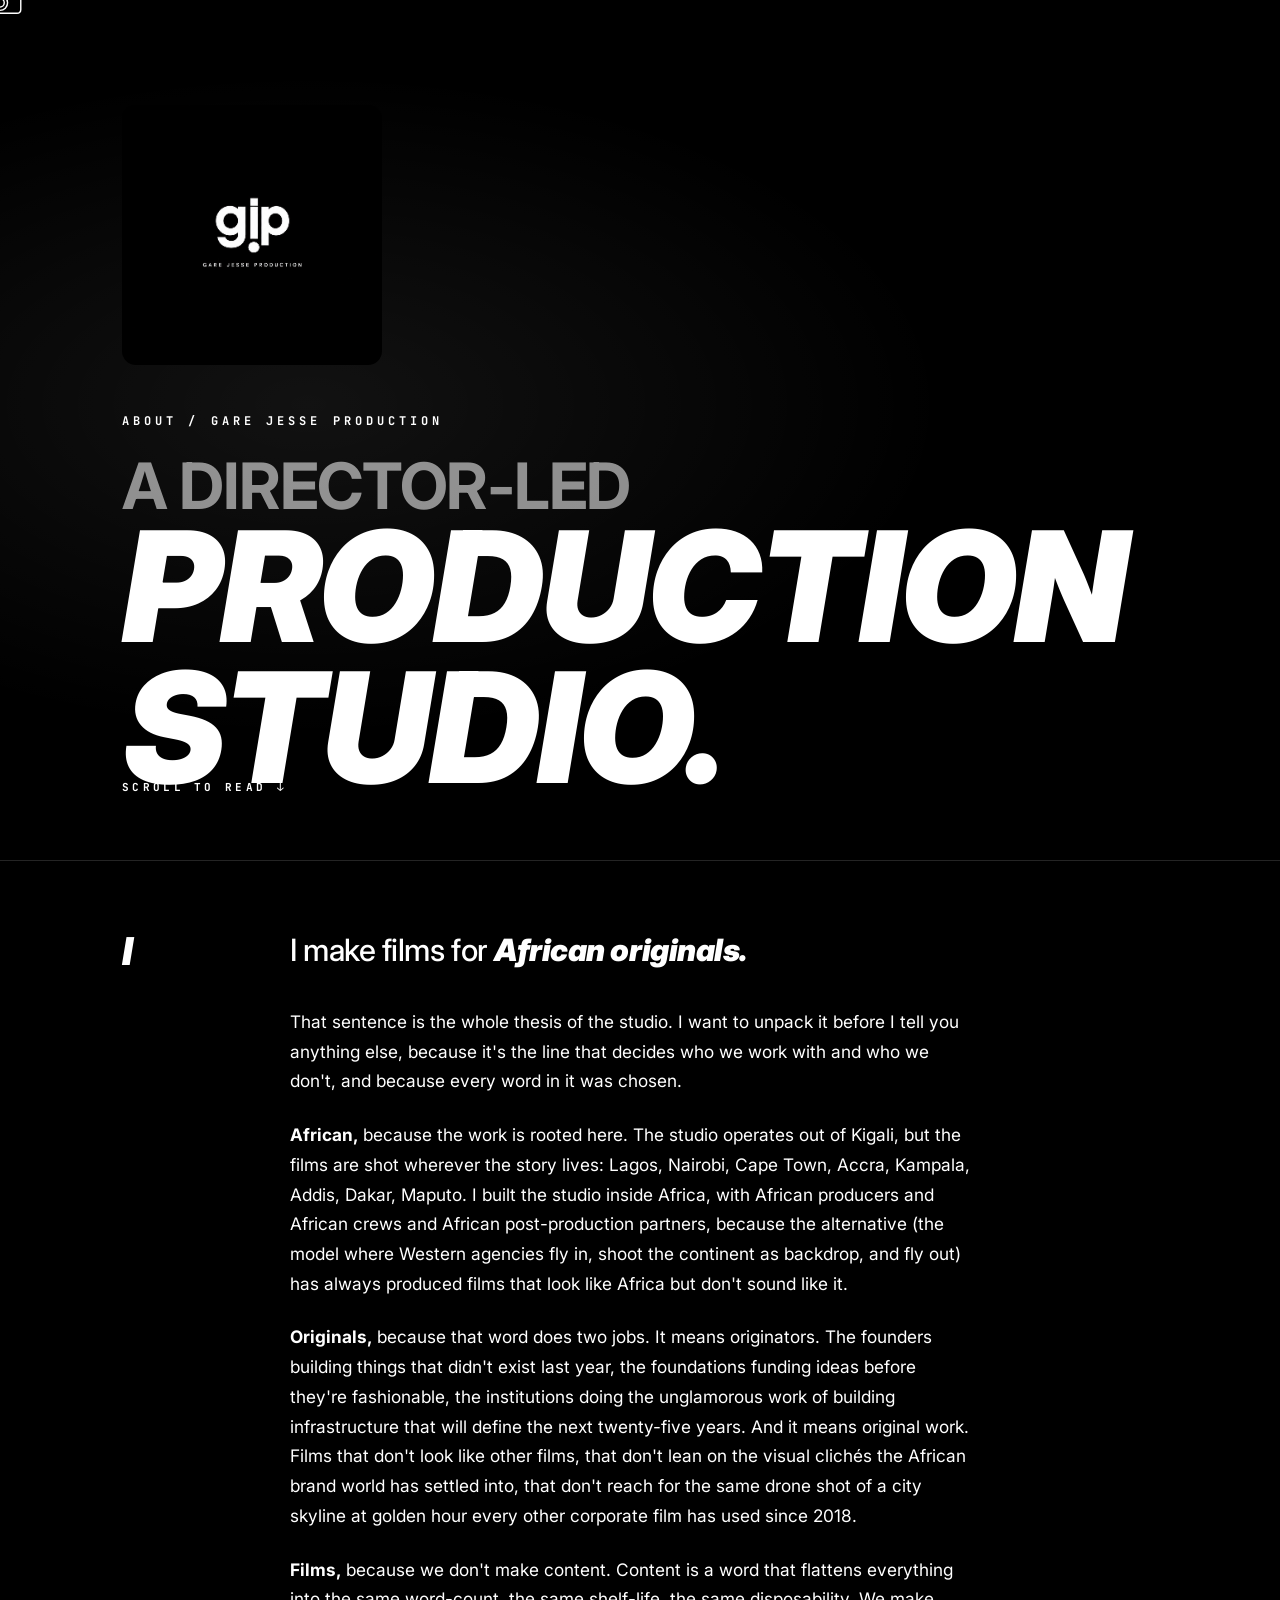
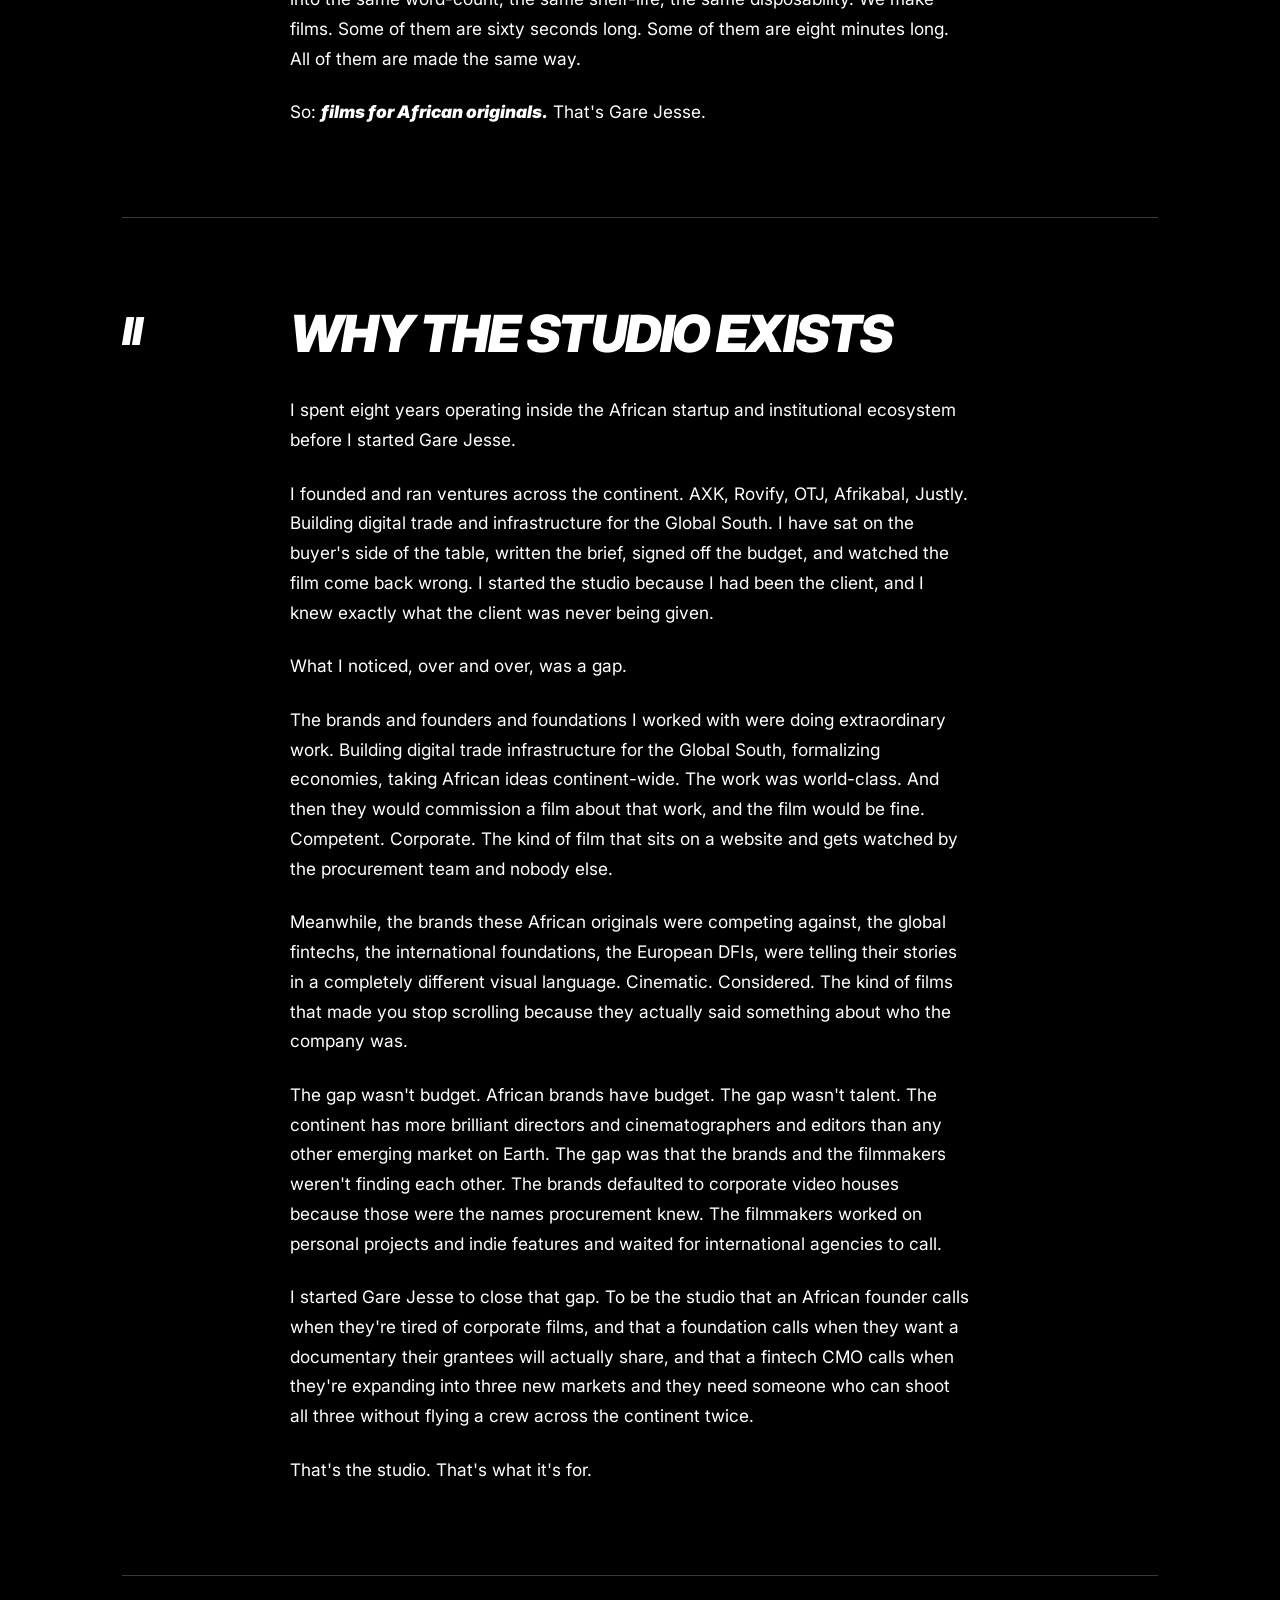
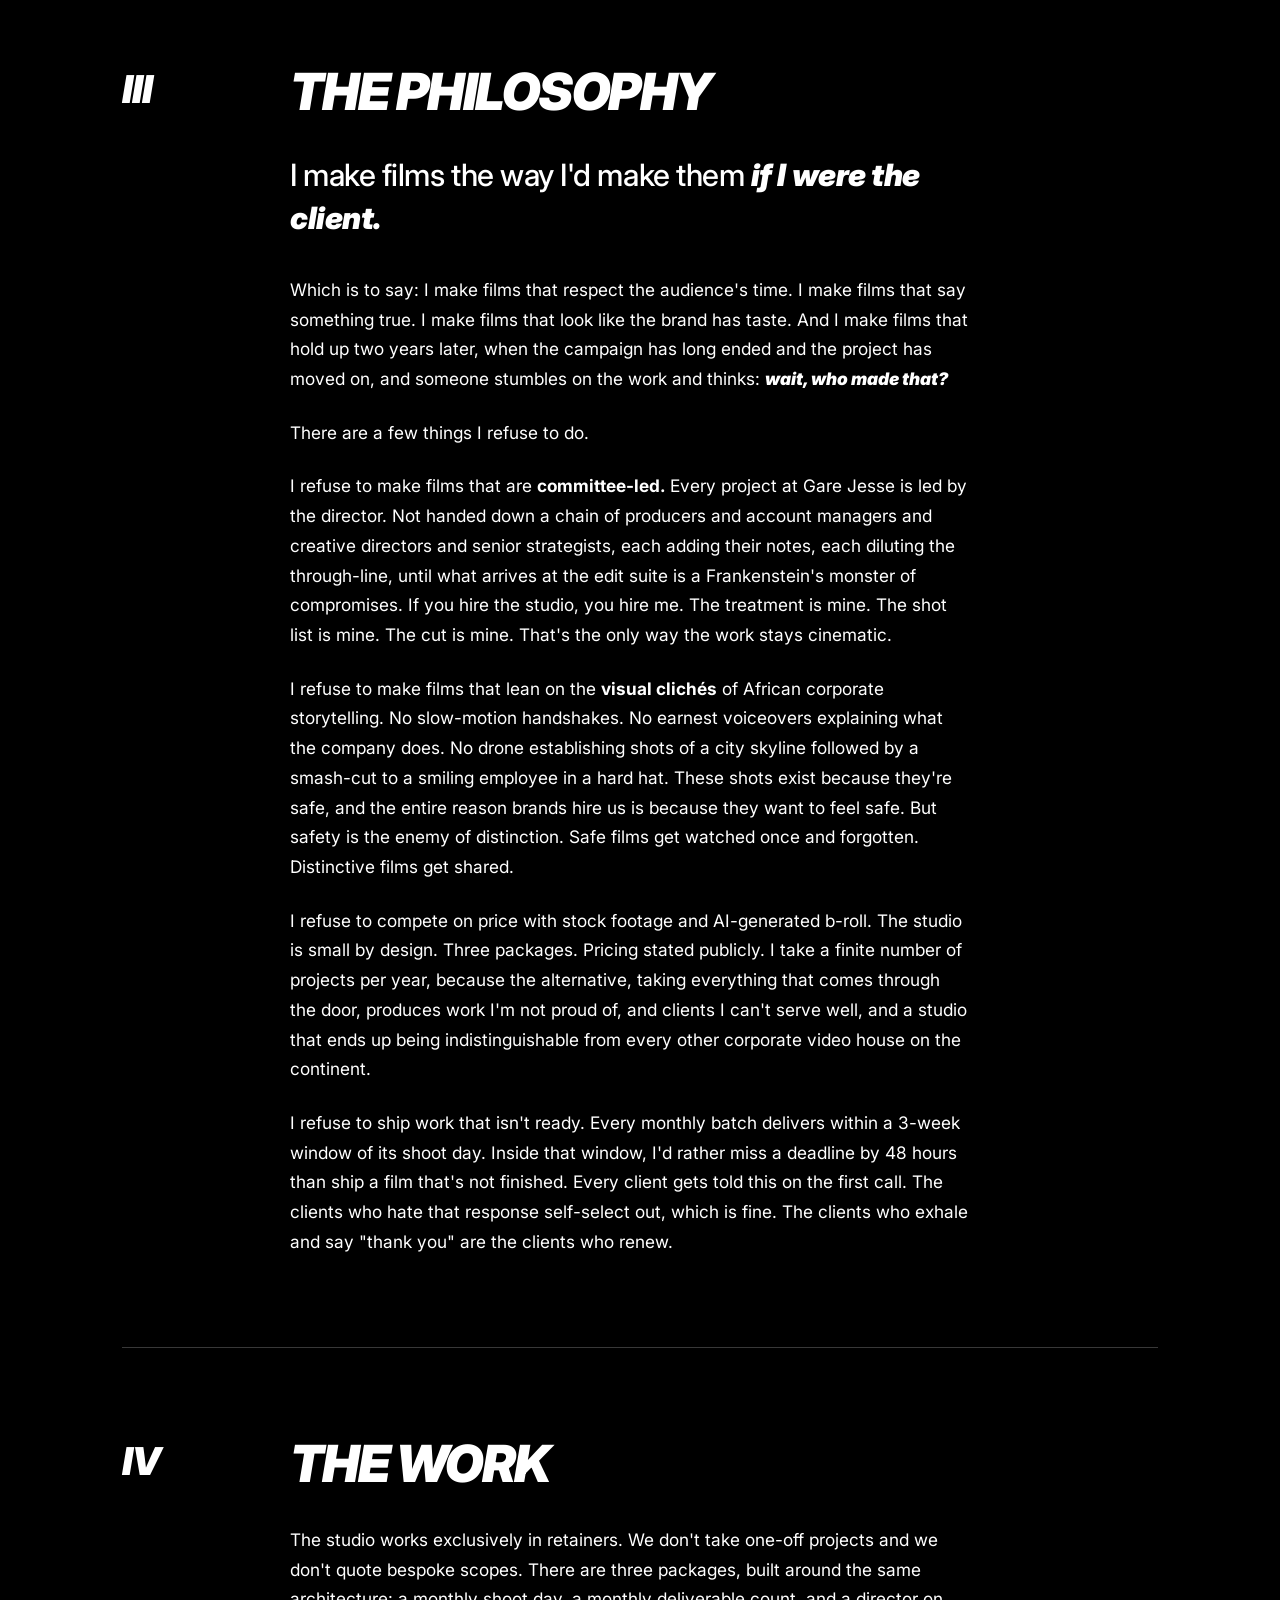
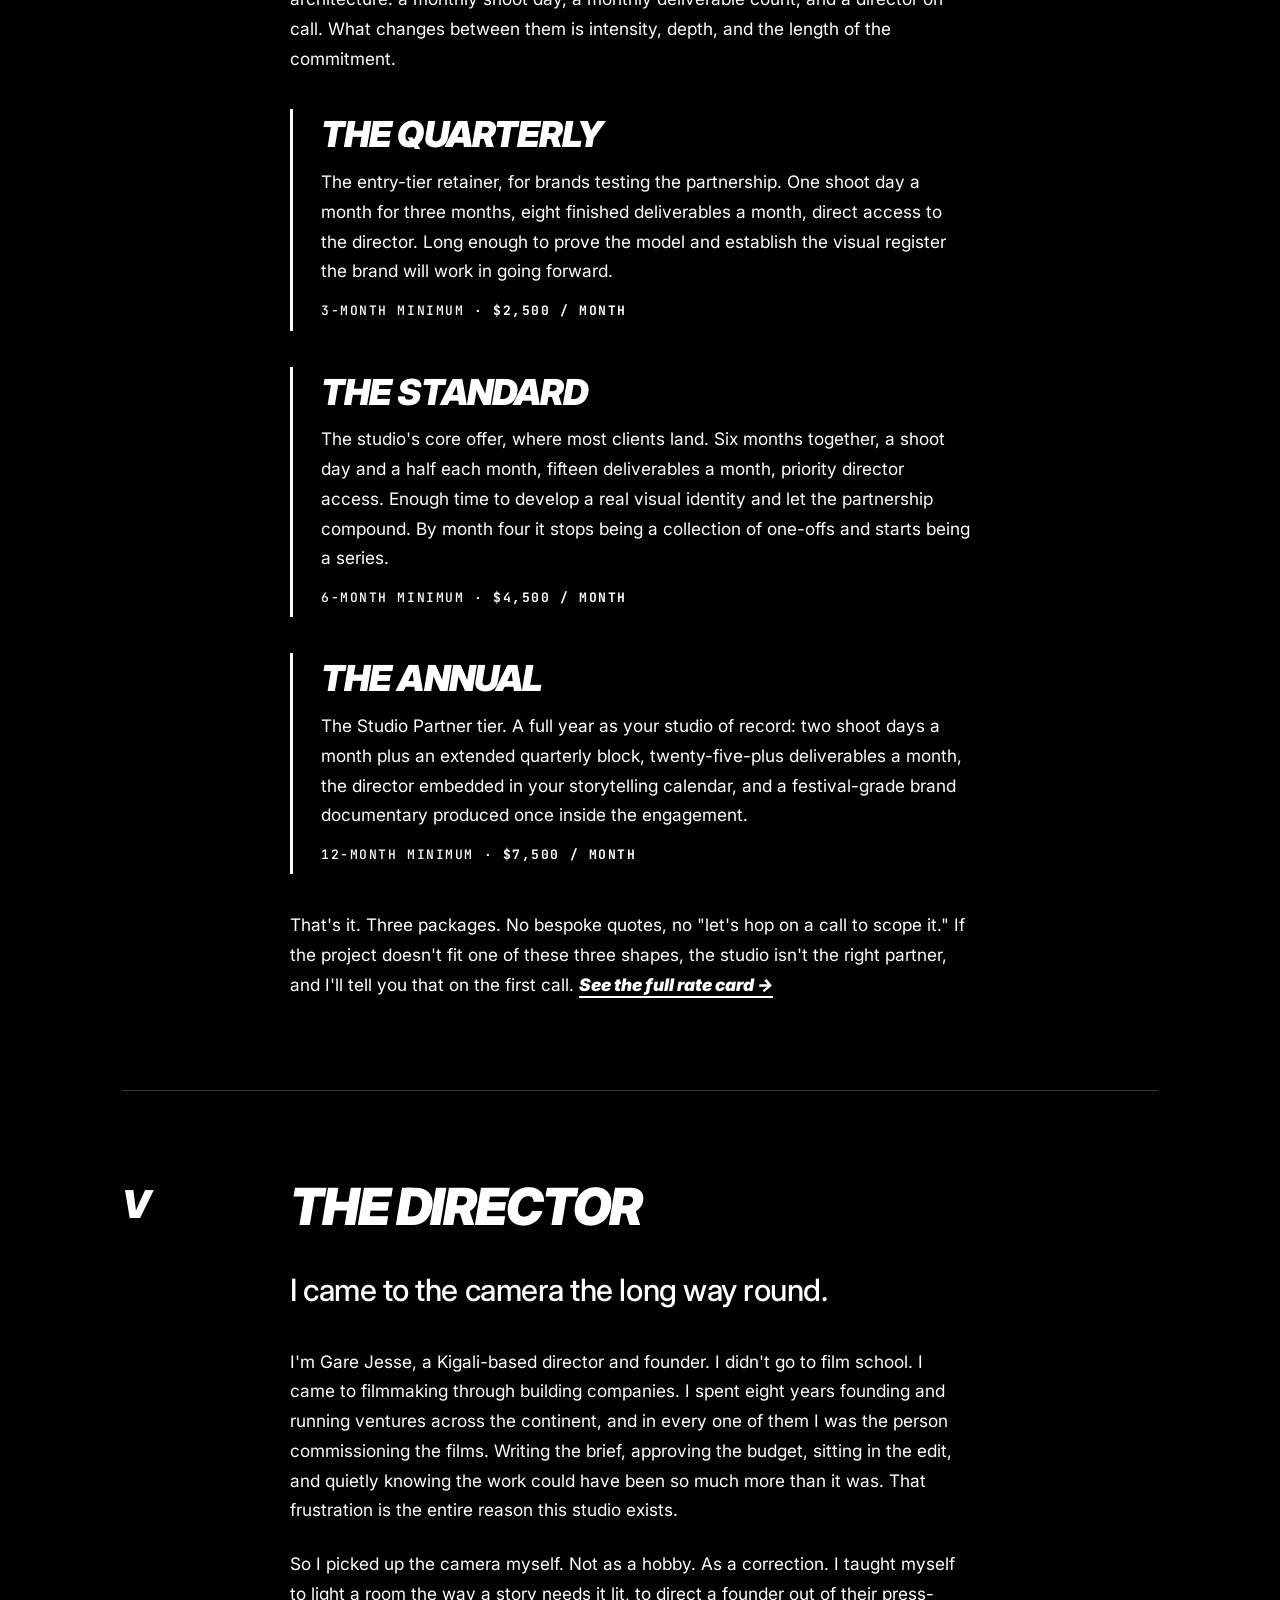
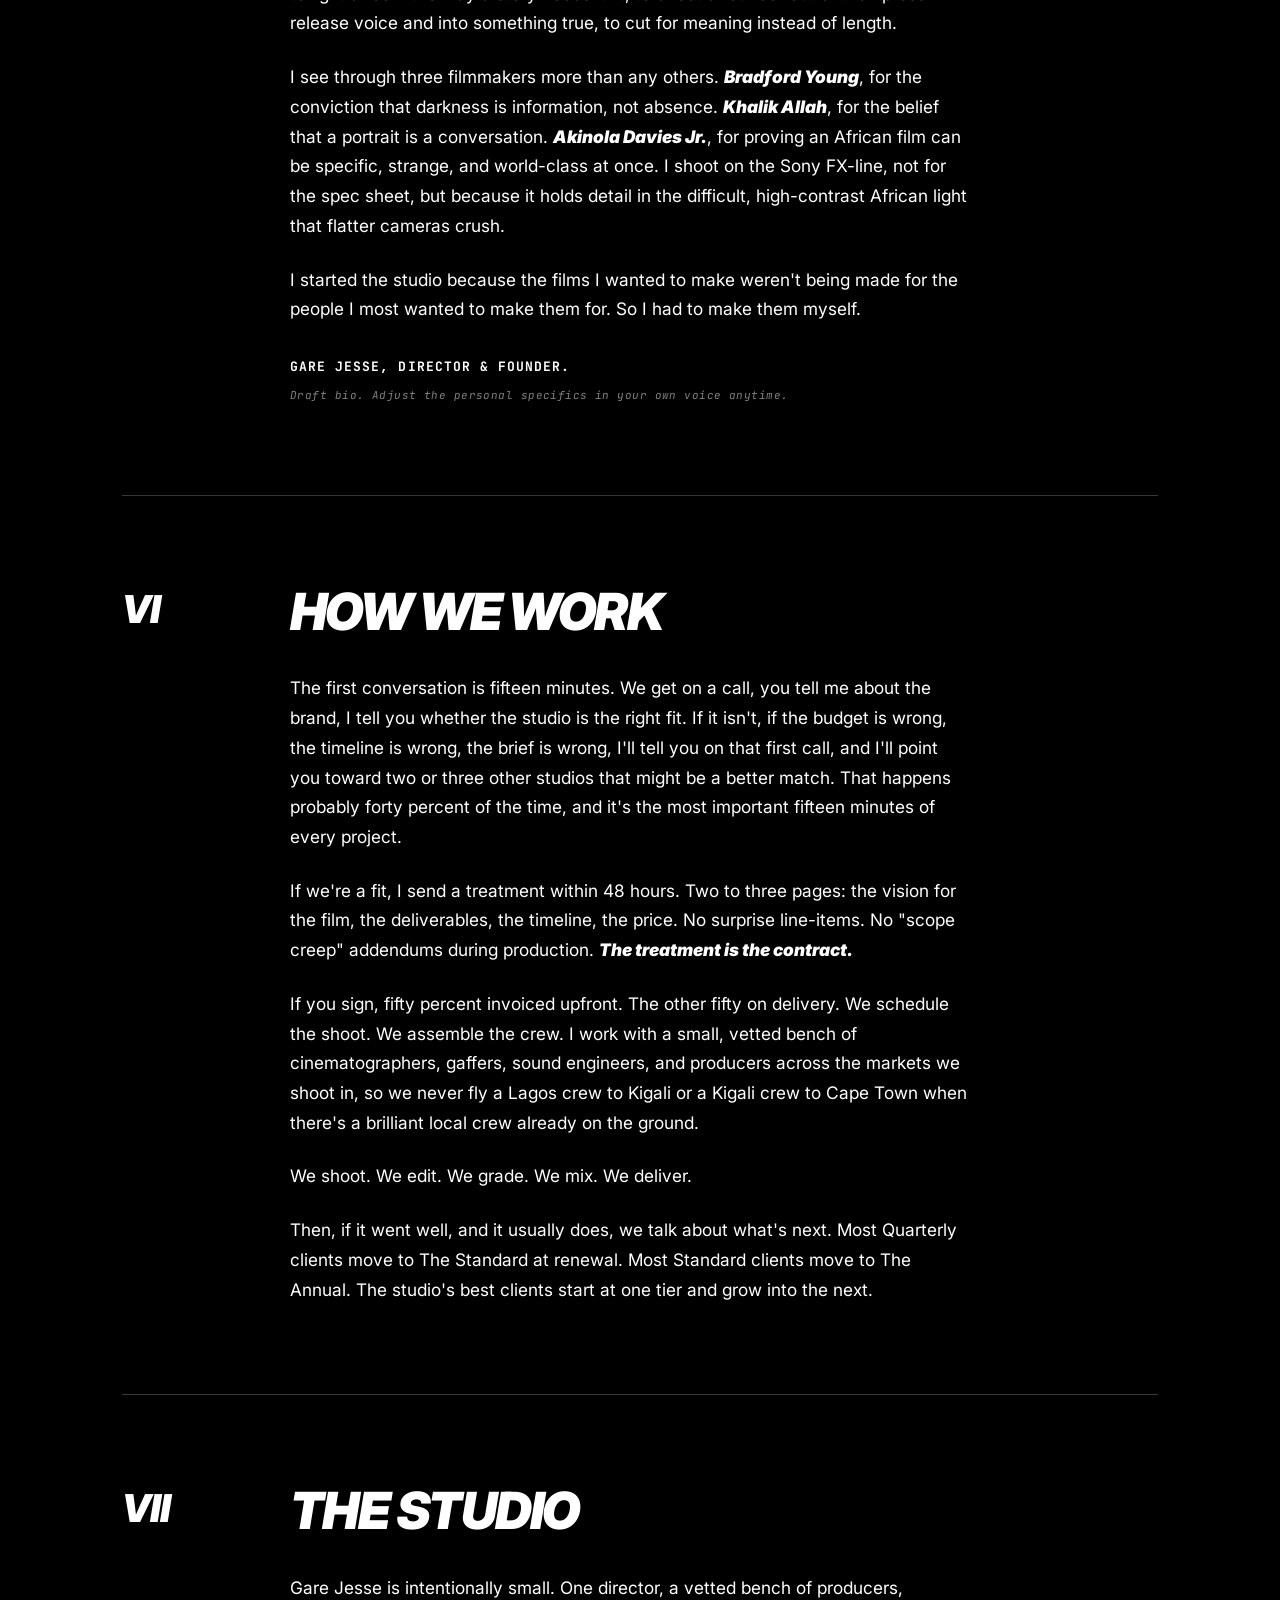
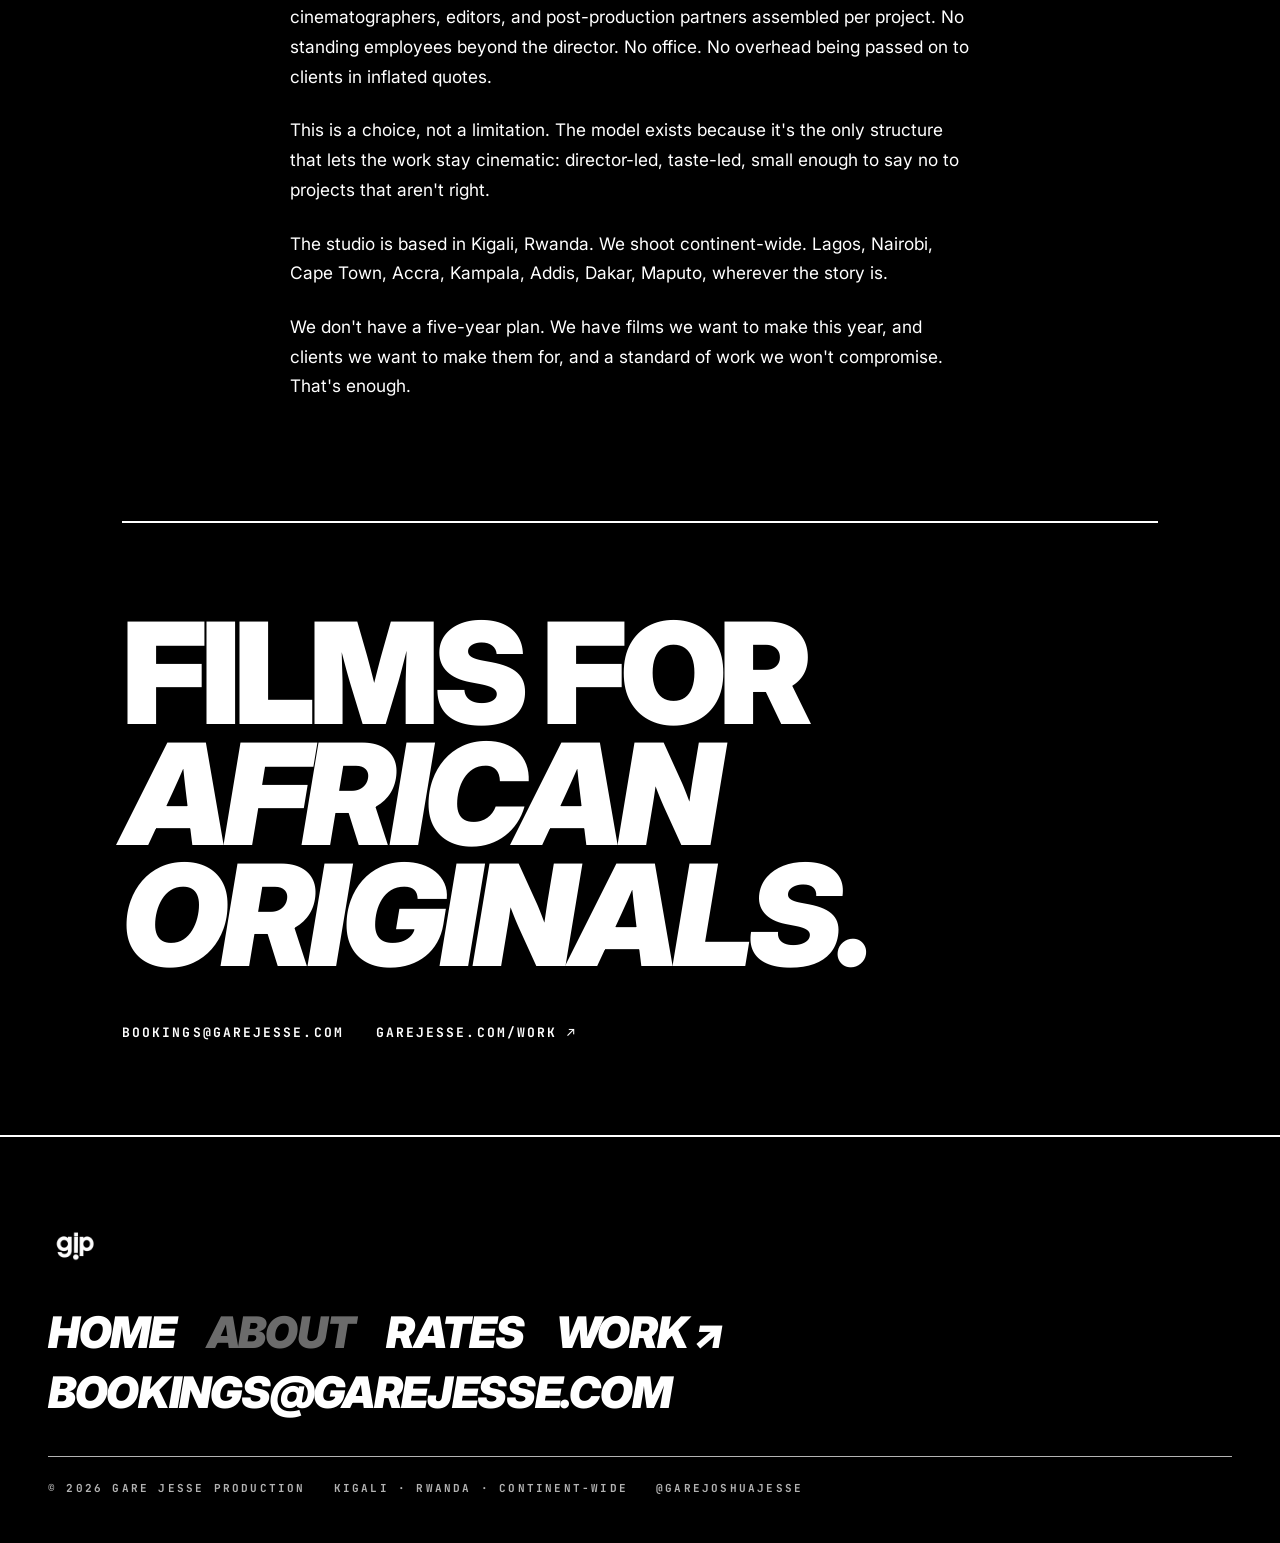
==== commit fb09243d: "Update studio location to Kigali Rwanda" ====
--- a/about.html
+++ b/about.html
@@ -3,8 +3,8 @@
 <head>
 <meta charset="UTF-8" />
 <meta name="viewport" content="width=device-width, initial-scale=1.0" />
-<title>About / Gare Jesse Production, a director-led film studio in Nairobi</title>
-<meta name="description" content="Gare Jesse Production is a director-led film studio in Nairobi. Retainer film partnerships for African originals, shot continent-wide." />
+<title>About / Gare Jesse Production, a director-led film studio in Kigali</title>
+<meta name="description" content="Gare Jesse Production is a director-led film studio in Kigali, Rwanda. Retainer film partnerships for African originals, shot continent-wide." />
 <link rel="canonical" href="https://garejesse.com/about.html" />
 <link rel="icon" type="image/png" href="logo.png" />
 <link rel="apple-touch-icon" href="logo.png" />
@@ -66,7 +66,7 @@
     <div class="chap-body">
       <p class="opening">I make films for <em>African originals.</em></p>
       <p>That sentence is the whole thesis of the studio. I want to unpack it before I tell you anything else, because it's the line that decides who we work with and who we don't, and because every word in it was chosen.</p>
-      <p><strong>African,</strong> because the work is rooted here. The studio operates out of Nairobi, but the films are shot wherever the story lives: Lagos, Cape Town, Accra, Kampala, Addis, Dakar, Maputo. I built the studio inside Africa, with African producers and African crews and African post-production partners, because the alternative (the model where Western agencies fly in, shoot the continent as backdrop, and fly out) has always produced films that look like Africa but don't sound like it.</p>
+      <p><strong>African,</strong> because the work is rooted here. The studio operates out of Kigali, but the films are shot wherever the story lives: Lagos, Nairobi, Cape Town, Accra, Kampala, Addis, Dakar, Maputo. I built the studio inside Africa, with African producers and African crews and African post-production partners, because the alternative (the model where Western agencies fly in, shoot the continent as backdrop, and fly out) has always produced films that look like Africa but don't sound like it.</p>
       <p><strong>Originals,</strong> because that word does two jobs. It means originators. The founders building things that didn't exist last year, the foundations funding ideas before they're fashionable, the institutions doing the unglamorous work of building infrastructure that will define the next twenty-five years. And it means original work. Films that don't look like other films, that don't lean on the visual clichés the African brand world has settled into, that don't reach for the same drone shot of a city skyline at golden hour every other corporate film has used since 2018.</p>
       <p><strong>Films,</strong> because we don't make content. Content is a word that flattens everything into the same word-count, the same shelf-life, the same disposability. We make films. Some of them are sixty seconds long. Some of them are eight minutes long. All of them are made the same way.</p>
       <p>So: <em>films for African originals.</em> That's Gare Jesse.</p>
@@ -149,7 +149,7 @@
     <div class="chap-body">
       <h2 class="chap-title">The director</h2>
       <p class="opening">I came to the camera the long way round.</p>
-      <p>I'm Gare Jesse, a Nairobi-based director and founder. I didn't go to film school. I came to filmmaking through building companies. I spent eight years founding and running ventures across the continent, and in every one of them I was the person commissioning the films. Writing the brief, approving the budget, sitting in the edit, and quietly knowing the work could have been so much more than it was. That frustration is the entire reason this studio exists.</p>
+      <p>I'm Gare Jesse, a Kigali-based director and founder. I didn't go to film school. I came to filmmaking through building companies. I spent eight years founding and running ventures across the continent, and in every one of them I was the person commissioning the films. Writing the brief, approving the budget, sitting in the edit, and quietly knowing the work could have been so much more than it was. That frustration is the entire reason this studio exists.</p>
       <p>So I picked up the camera myself. Not as a hobby. As a correction. I taught myself to light a room the way a story needs it lit, to direct a founder out of their press-release voice and into something true, to cut for meaning instead of length.</p>
       <p>I see through three filmmakers more than any others. <em>Bradford Young</em>, for the conviction that darkness is information, not absence. <em>Khalik Allah</em>, for the belief that a portrait is a conversation. <em>Akinola Davies Jr.</em>, for proving an African film can be specific, strange, and world-class at once. I shoot on the Sony FX-line, not for the spec sheet, but because it holds detail in the difficult, high-contrast African light that flatter cameras crush.</p>
       <p>I started the studio because the films I wanted to make weren't being made for the people I most wanted to make them for. So I had to make them myself.</p>
@@ -166,7 +166,7 @@
       <h2 class="chap-title">How we work</h2>
       <p>The first conversation is fifteen minutes. We get on a call, you tell me about the brand, I tell you whether the studio is the right fit. If it isn't, if the budget is wrong, the timeline is wrong, the brief is wrong, I'll tell you on that first call, and I'll point you toward two or three other studios that might be a better match. That happens probably forty percent of the time, and it's the most important fifteen minutes of every project.</p>
       <p>If we're a fit, I send a treatment within 48 hours. Two to three pages: the vision for the film, the deliverables, the timeline, the price. No surprise line-items. No "scope creep" addendums during production. <em>The treatment is the contract.</em></p>
-      <p>If you sign, fifty percent invoiced upfront. The other fifty on delivery. We schedule the shoot. We assemble the crew. I work with a small, vetted bench of cinematographers, gaffers, sound engineers, and producers across the markets we shoot in, so we never fly a Lagos crew to Nairobi or a Nairobi crew to Cape Town when there's a brilliant local crew already on the ground.</p>
+      <p>If you sign, fifty percent invoiced upfront. The other fifty on delivery. We schedule the shoot. We assemble the crew. I work with a small, vetted bench of cinematographers, gaffers, sound engineers, and producers across the markets we shoot in, so we never fly a Lagos crew to Kigali or a Kigali crew to Cape Town when there's a brilliant local crew already on the ground.</p>
       <p>We shoot. We edit. We grade. We mix. We deliver.</p>
       <p>Then, if it went well, and it usually does, we talk about what's next. Most Quarterly clients move to The Standard at renewal. Most Standard clients move to The Annual. The studio's best clients start at one tier and grow into the next.</p>
     </div>
@@ -181,7 +181,7 @@
       <h2 class="chap-title">The studio</h2>
       <p>Gare Jesse is intentionally small. One director, a vetted bench of producers, cinematographers, editors, and post-production partners assembled per project. No standing employees beyond the director. No office. No overhead being passed on to clients in inflated quotes.</p>
       <p>This is a choice, not a limitation. The model exists because it's the only structure that lets the work stay cinematic: director-led, taste-led, small enough to say no to projects that aren't right.</p>
-      <p>The studio is based in Nairobi. We shoot continent-wide. Lagos, Cape Town, Accra, Kampala, Addis, Dakar, Maputo, wherever the story is.</p>
+      <p>The studio is based in Kigali, Rwanda. We shoot continent-wide. Lagos, Nairobi, Cape Town, Accra, Kampala, Addis, Dakar, Maputo, wherever the story is.</p>
       <p>We don't have a five-year plan. We have films we want to make this year, and clients we want to make them for, and a standard of work we won't compromise. That's enough.</p>
     </div>
   </section>
@@ -210,7 +210,7 @@
   </nav>
   <div class="foot-meta">
     <span>© 2026 Gare Jesse Production</span>
-    <span>Nairobi · Continent-wide</span>
+    <span>Kigali · Rwanda · Continent-wide</span>
     <span data-kx-hover>@garejoshuajesse</span>
   </div>
 </footer>
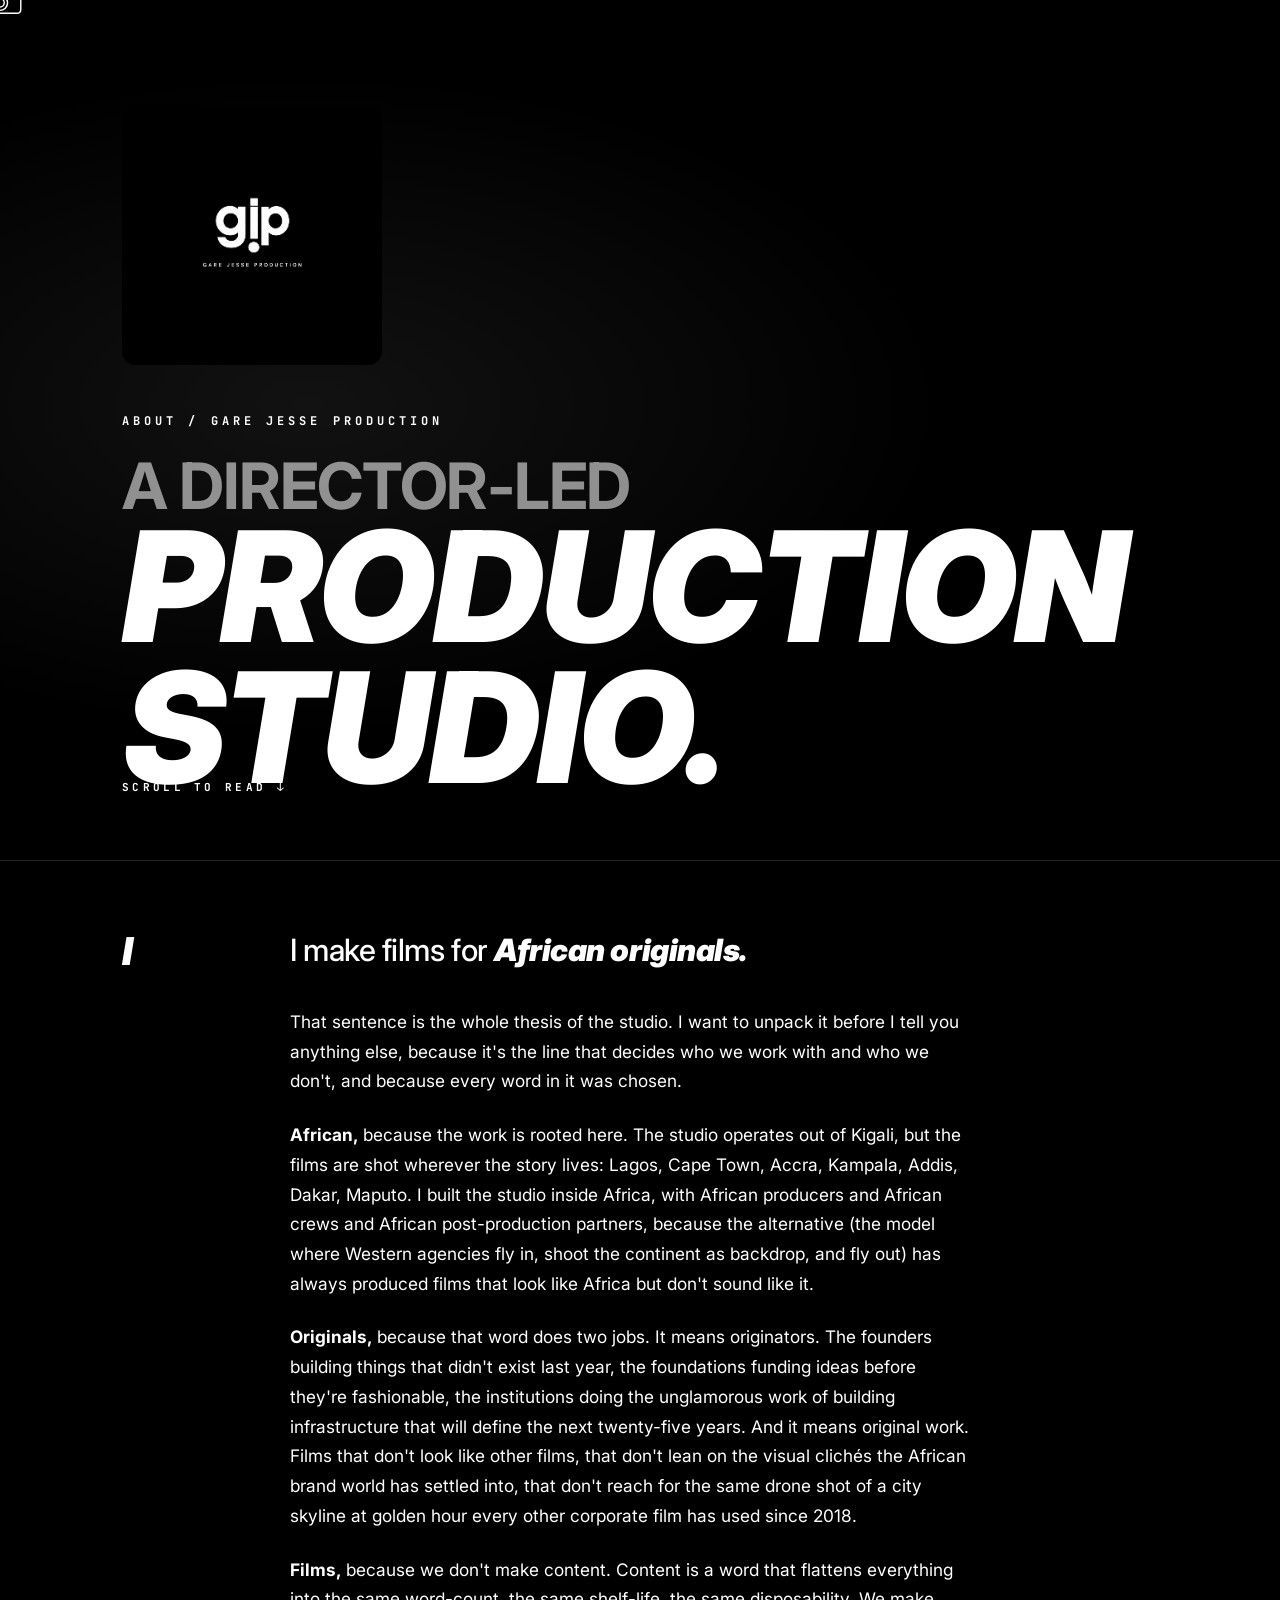
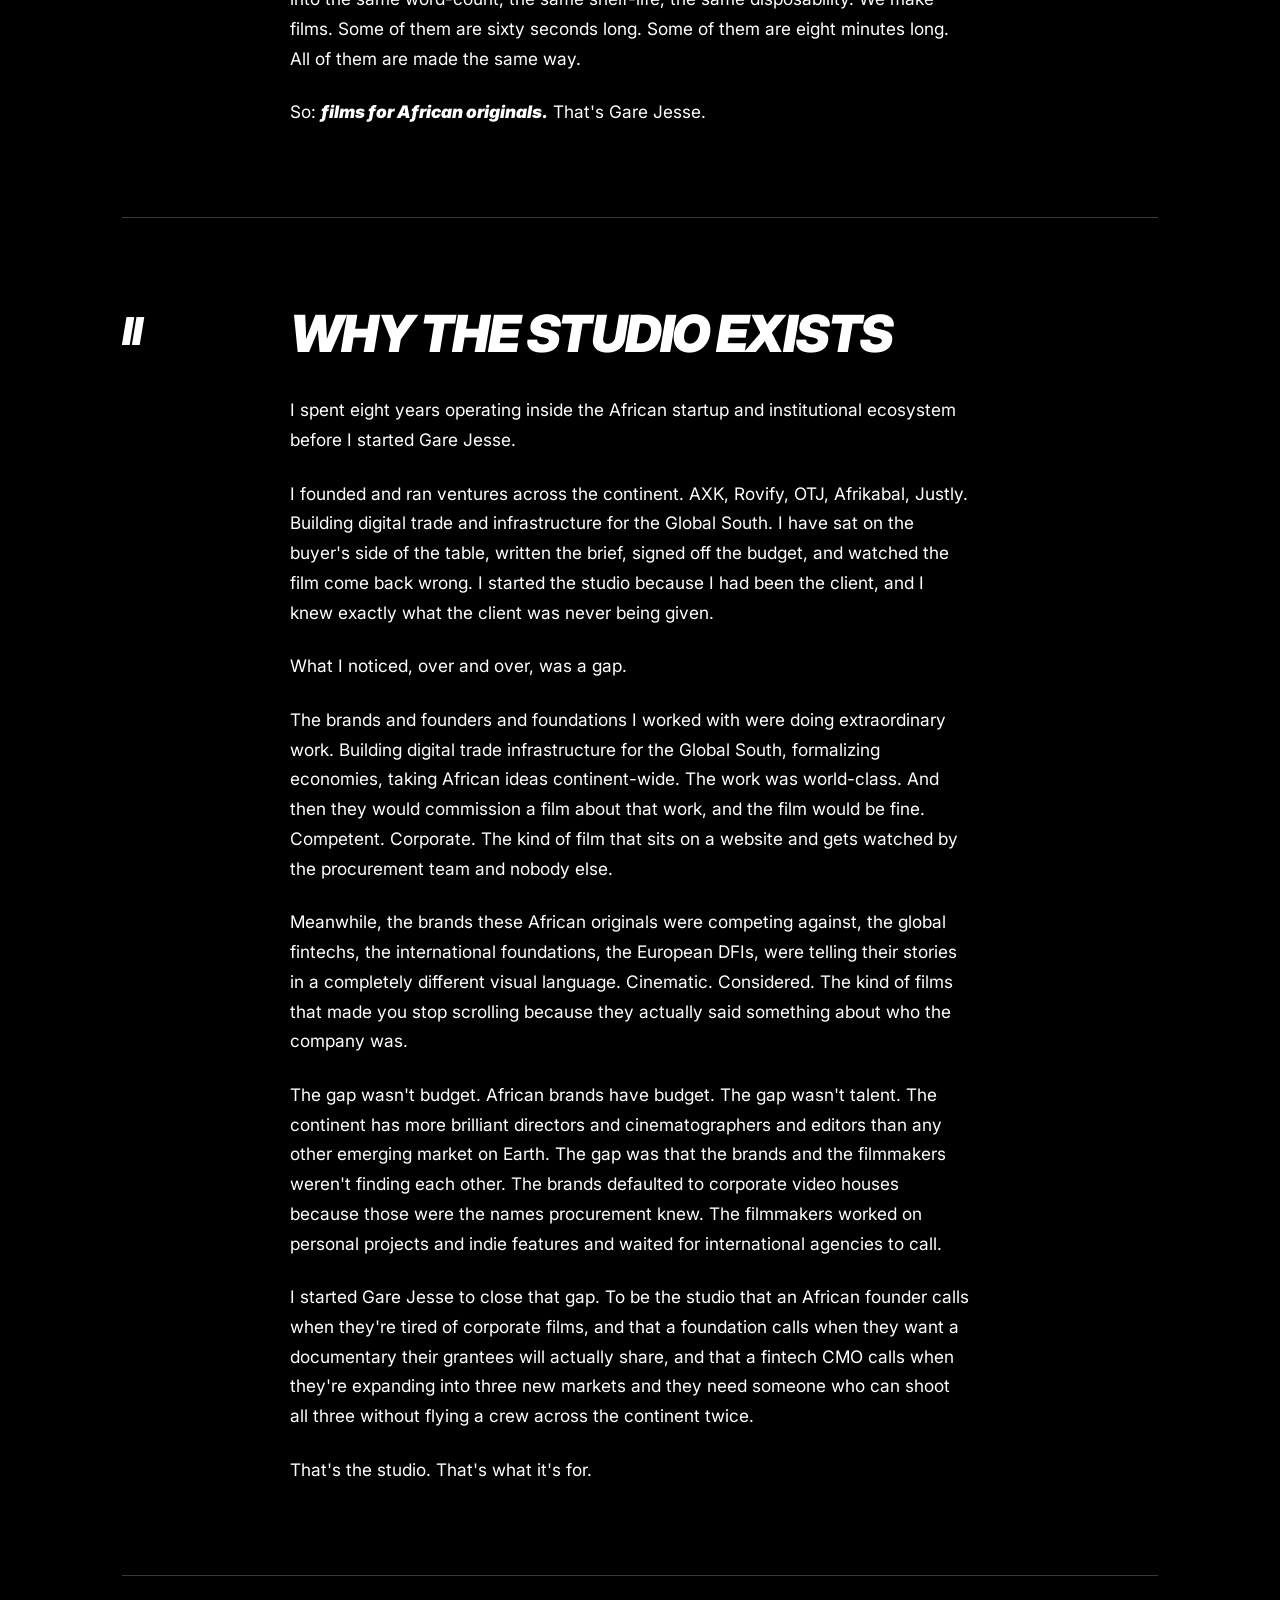
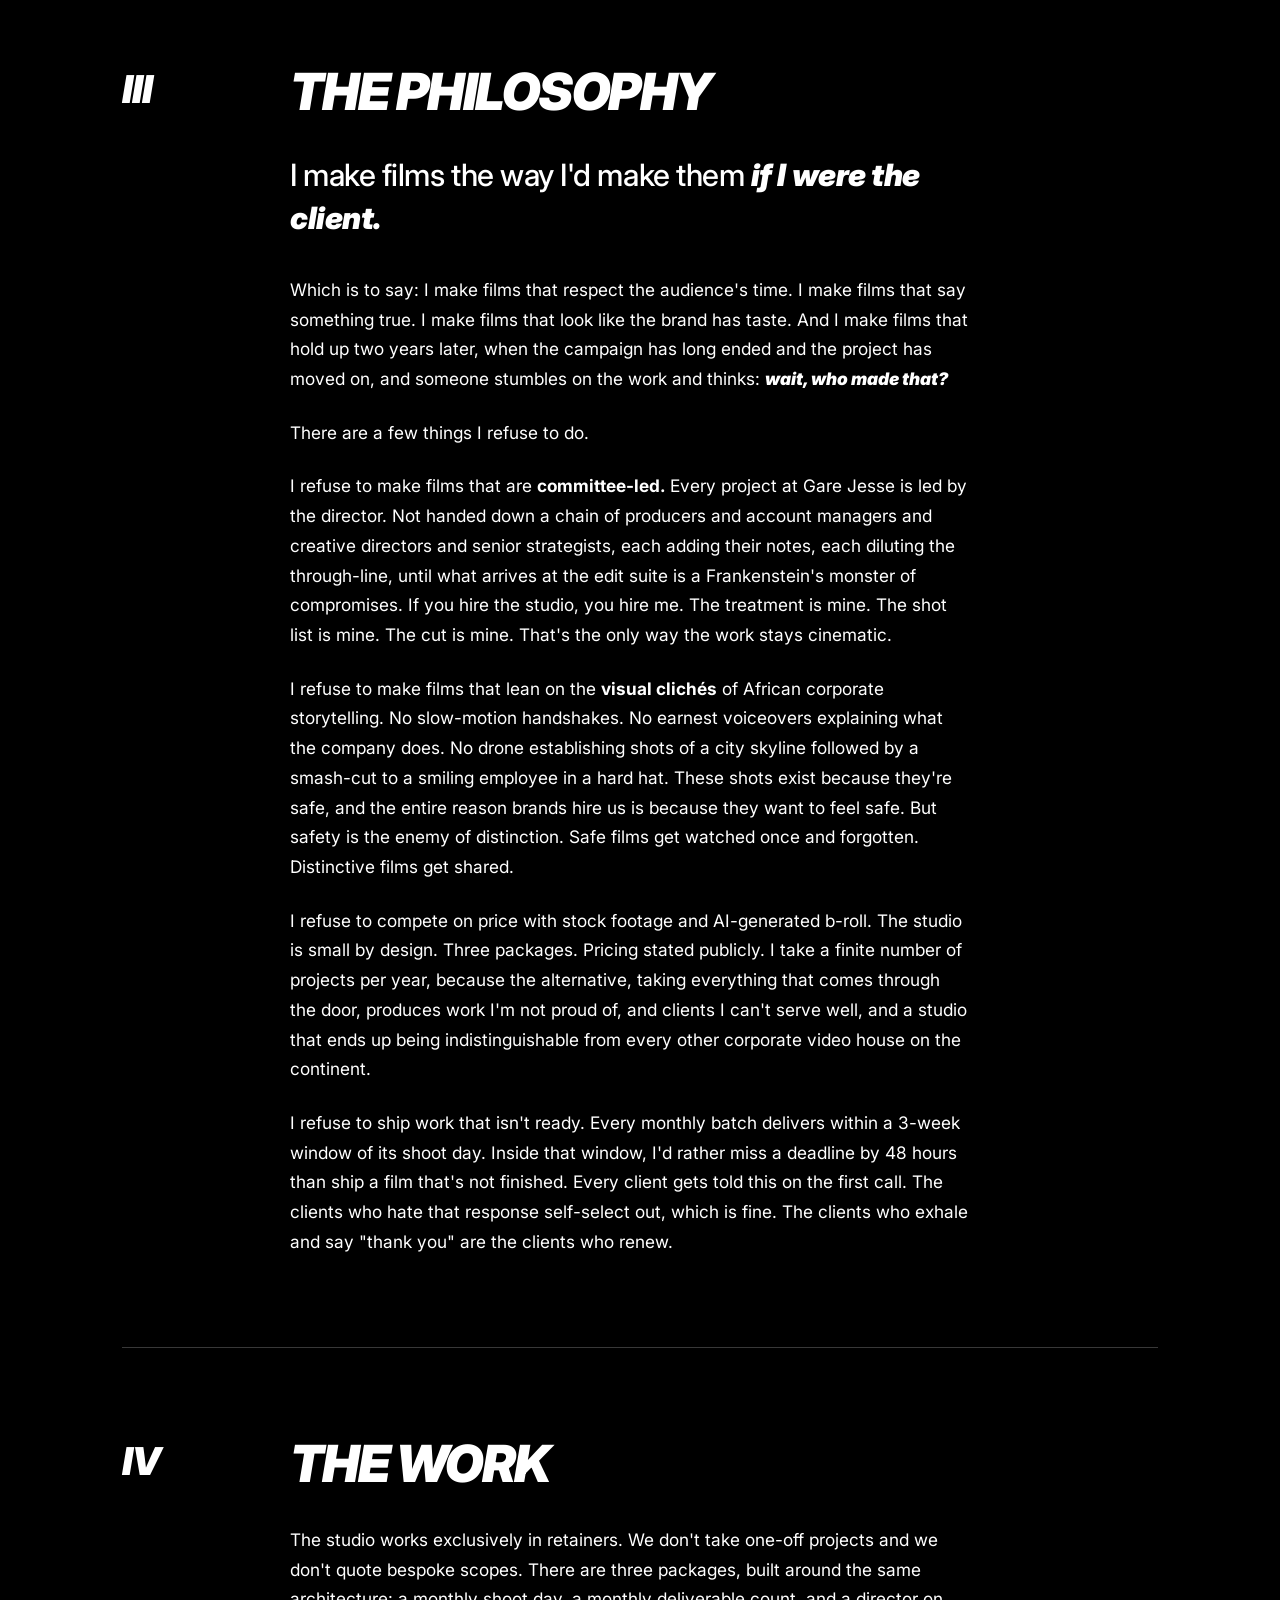
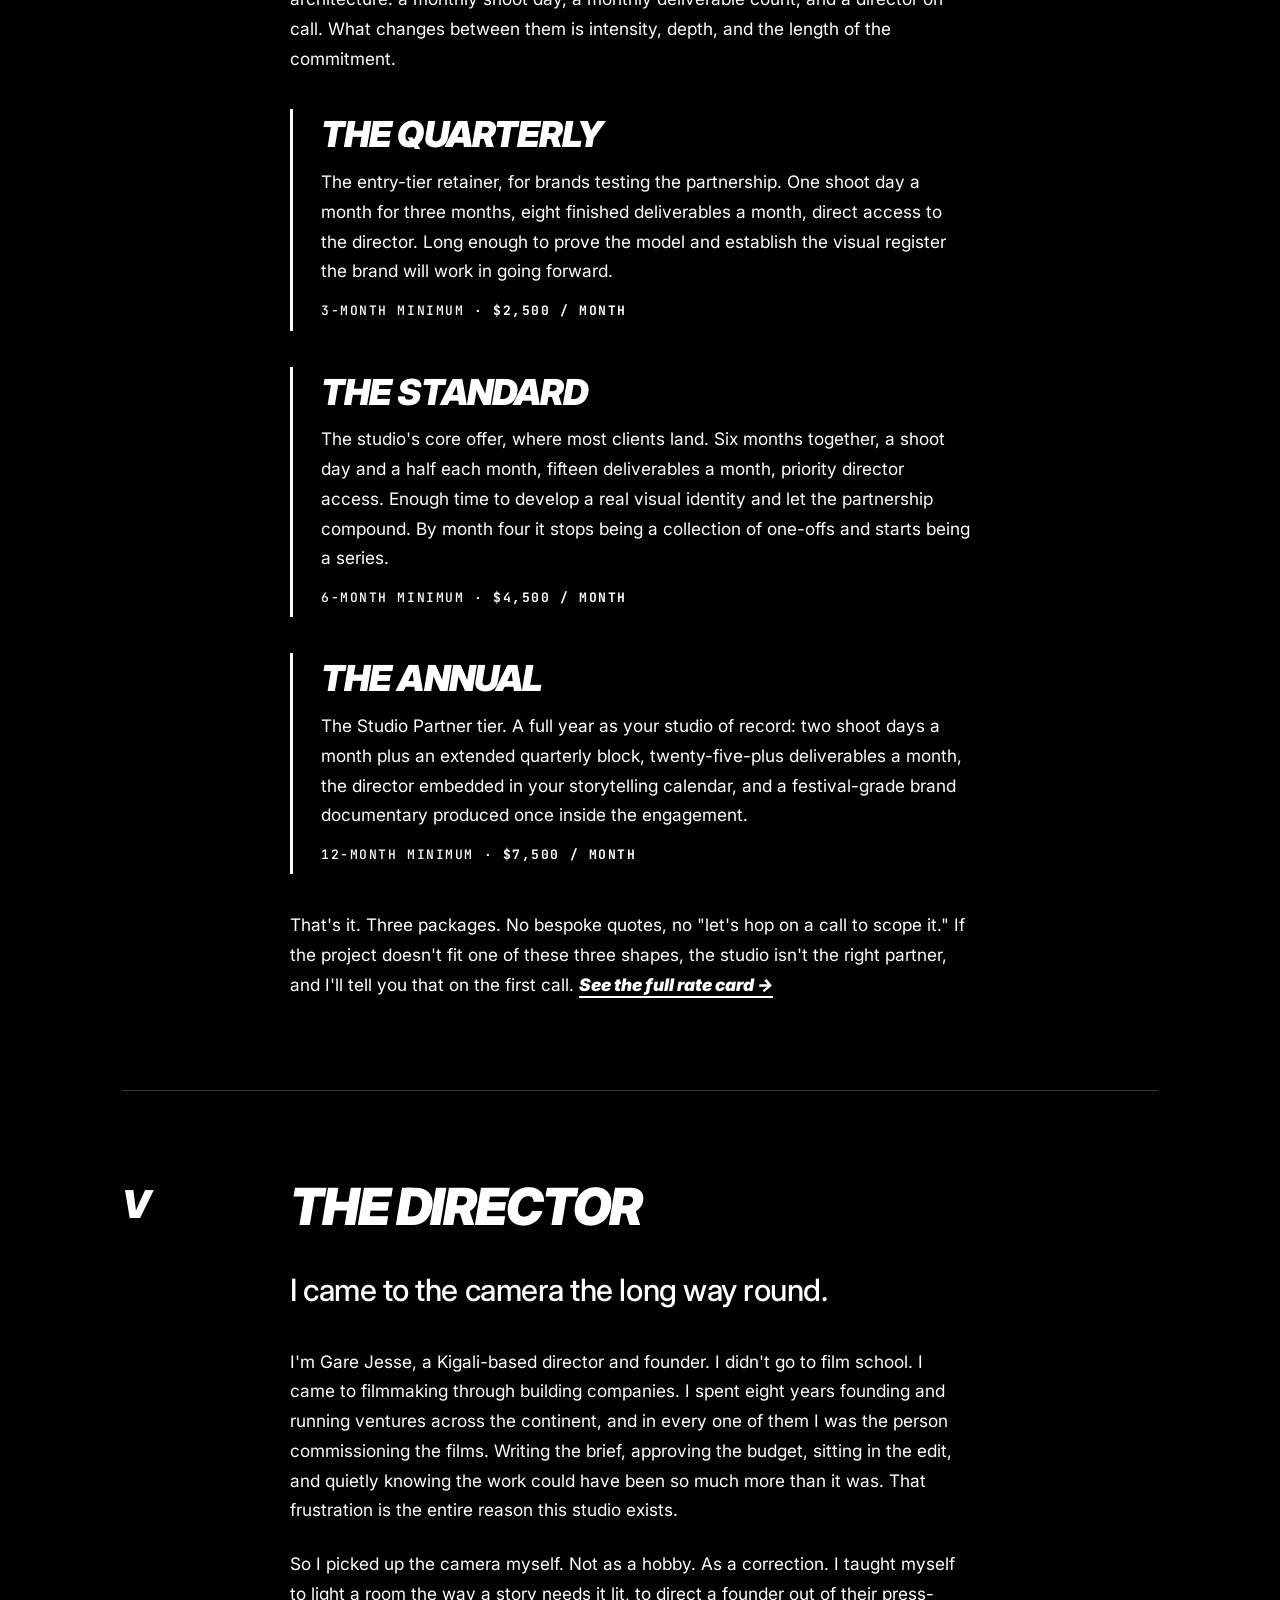
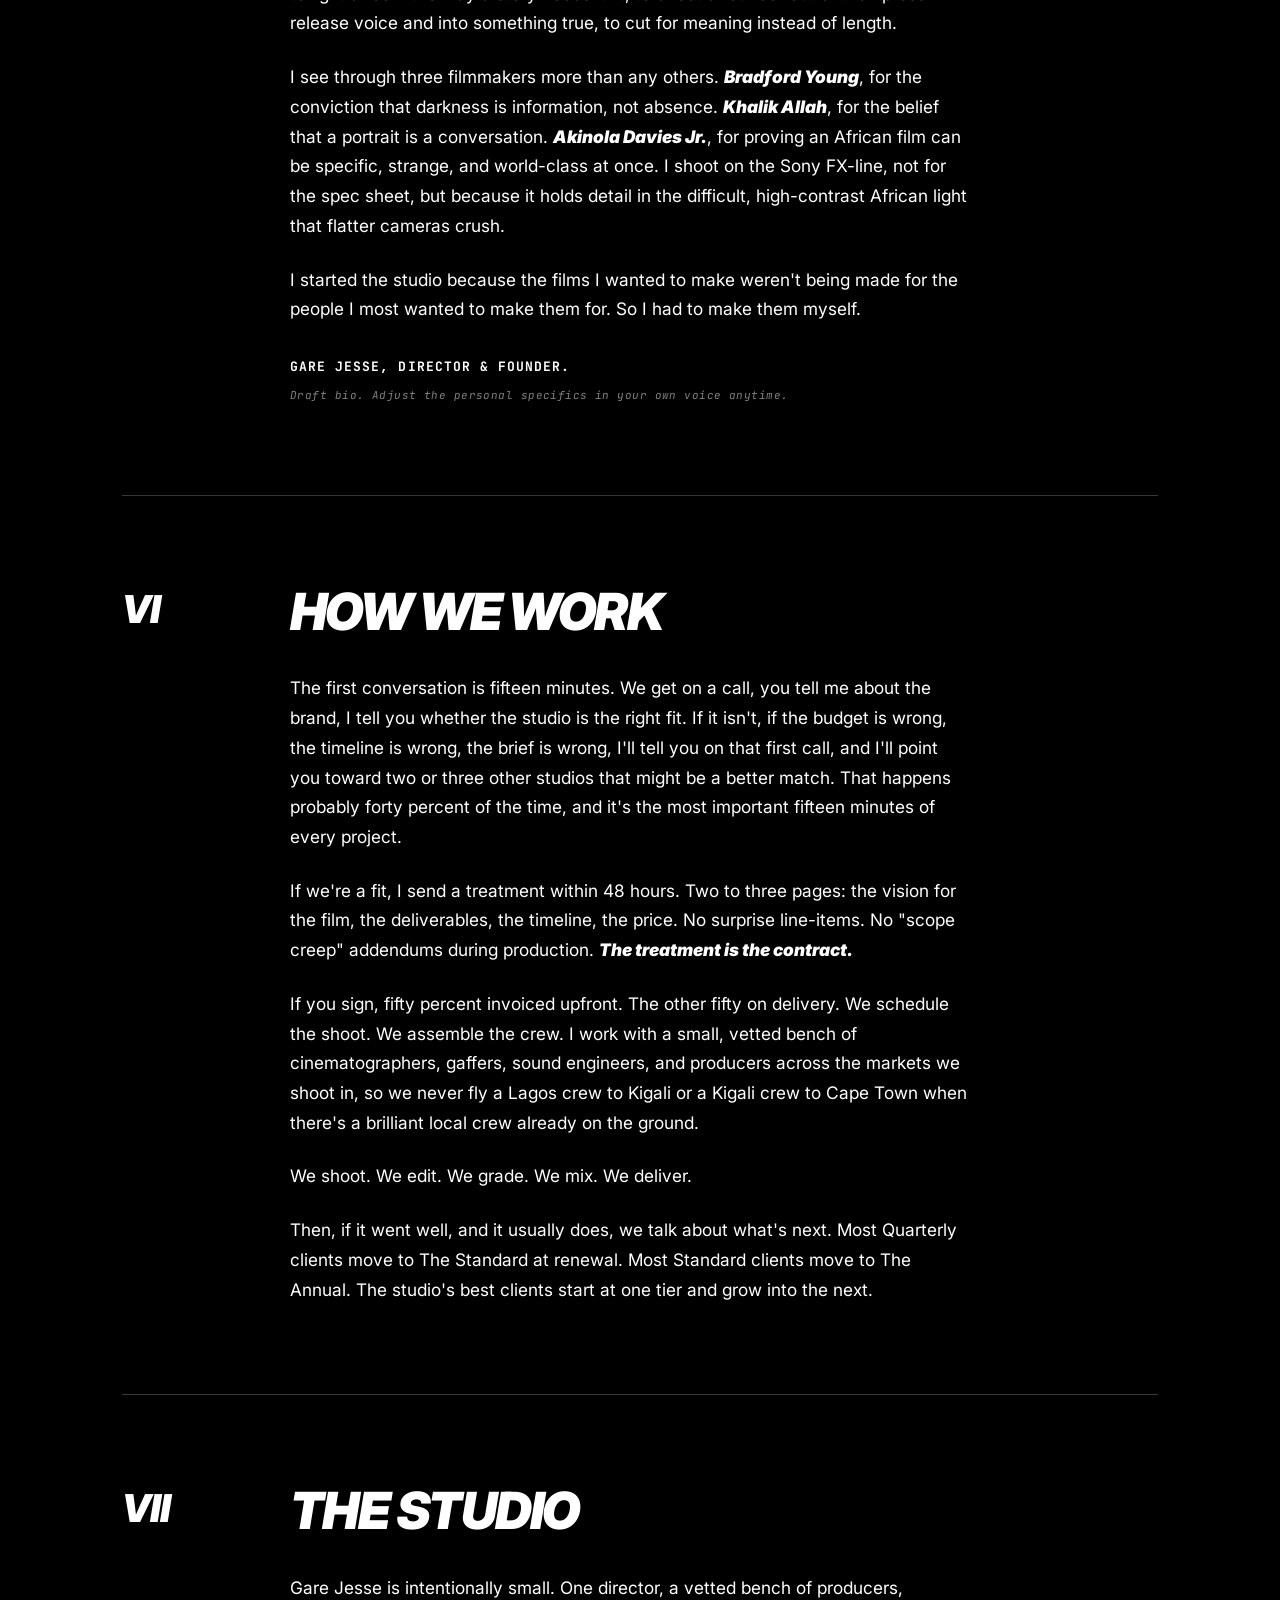
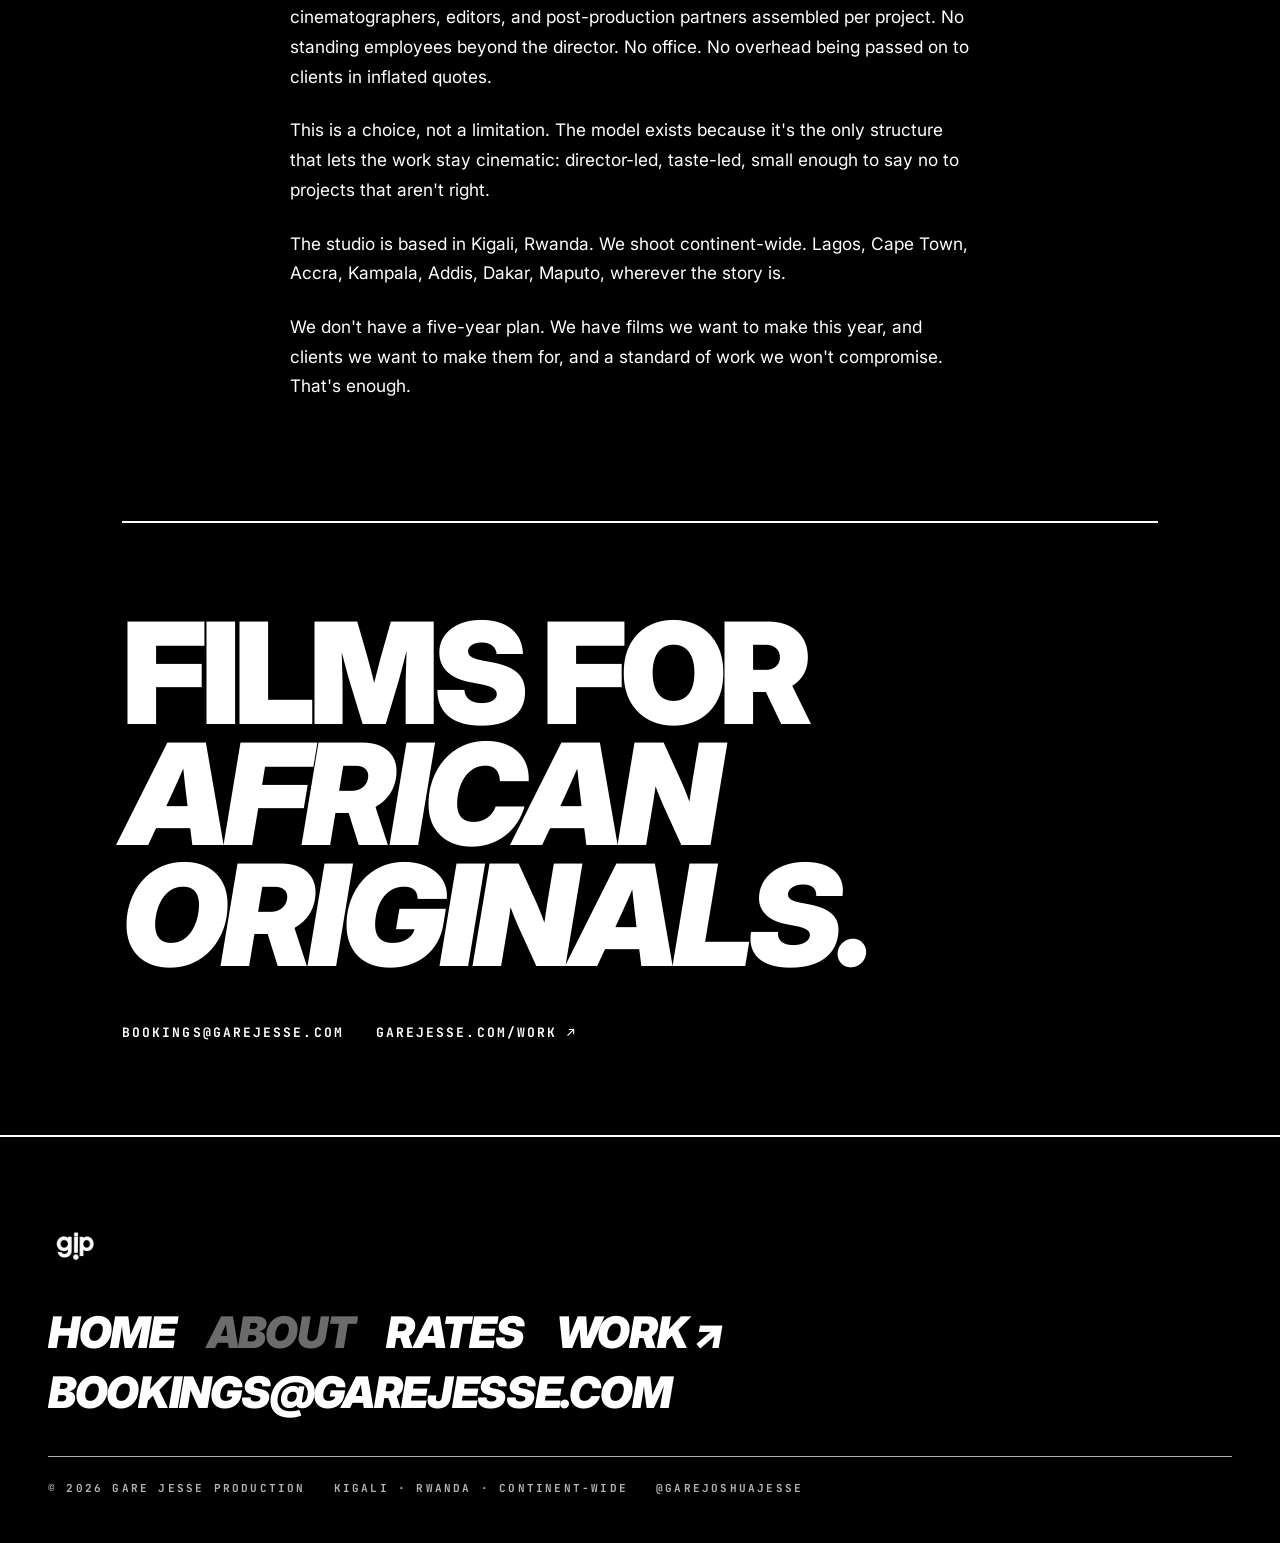
==== commit 1cf180ac: "Remove remaining Nairobi market mentions" ====
--- a/about.html
+++ b/about.html
@@ -66,7 +66,7 @@
     <div class="chap-body">
       <p class="opening">I make films for <em>African originals.</em></p>
       <p>That sentence is the whole thesis of the studio. I want to unpack it before I tell you anything else, because it's the line that decides who we work with and who we don't, and because every word in it was chosen.</p>
-      <p><strong>African,</strong> because the work is rooted here. The studio operates out of Kigali, but the films are shot wherever the story lives: Lagos, Nairobi, Cape Town, Accra, Kampala, Addis, Dakar, Maputo. I built the studio inside Africa, with African producers and African crews and African post-production partners, because the alternative (the model where Western agencies fly in, shoot the continent as backdrop, and fly out) has always produced films that look like Africa but don't sound like it.</p>
+      <p><strong>African,</strong> because the work is rooted here. The studio operates out of Kigali, but the films are shot wherever the story lives: Lagos, Cape Town, Accra, Kampala, Addis, Dakar, Maputo. I built the studio inside Africa, with African producers and African crews and African post-production partners, because the alternative (the model where Western agencies fly in, shoot the continent as backdrop, and fly out) has always produced films that look like Africa but don't sound like it.</p>
       <p><strong>Originals,</strong> because that word does two jobs. It means originators. The founders building things that didn't exist last year, the foundations funding ideas before they're fashionable, the institutions doing the unglamorous work of building infrastructure that will define the next twenty-five years. And it means original work. Films that don't look like other films, that don't lean on the visual clichés the African brand world has settled into, that don't reach for the same drone shot of a city skyline at golden hour every other corporate film has used since 2018.</p>
       <p><strong>Films,</strong> because we don't make content. Content is a word that flattens everything into the same word-count, the same shelf-life, the same disposability. We make films. Some of them are sixty seconds long. Some of them are eight minutes long. All of them are made the same way.</p>
       <p>So: <em>films for African originals.</em> That's Gare Jesse.</p>
@@ -181,7 +181,7 @@
       <h2 class="chap-title">The studio</h2>
       <p>Gare Jesse is intentionally small. One director, a vetted bench of producers, cinematographers, editors, and post-production partners assembled per project. No standing employees beyond the director. No office. No overhead being passed on to clients in inflated quotes.</p>
       <p>This is a choice, not a limitation. The model exists because it's the only structure that lets the work stay cinematic: director-led, taste-led, small enough to say no to projects that aren't right.</p>
-      <p>The studio is based in Kigali, Rwanda. We shoot continent-wide. Lagos, Nairobi, Cape Town, Accra, Kampala, Addis, Dakar, Maputo, wherever the story is.</p>
+      <p>The studio is based in Kigali, Rwanda. We shoot continent-wide. Lagos, Cape Town, Accra, Kampala, Addis, Dakar, Maputo, wherever the story is.</p>
       <p>We don't have a five-year plan. We have films we want to make this year, and clients we want to make them for, and a standard of work we won't compromise. That's enough.</p>
     </div>
   </section>
